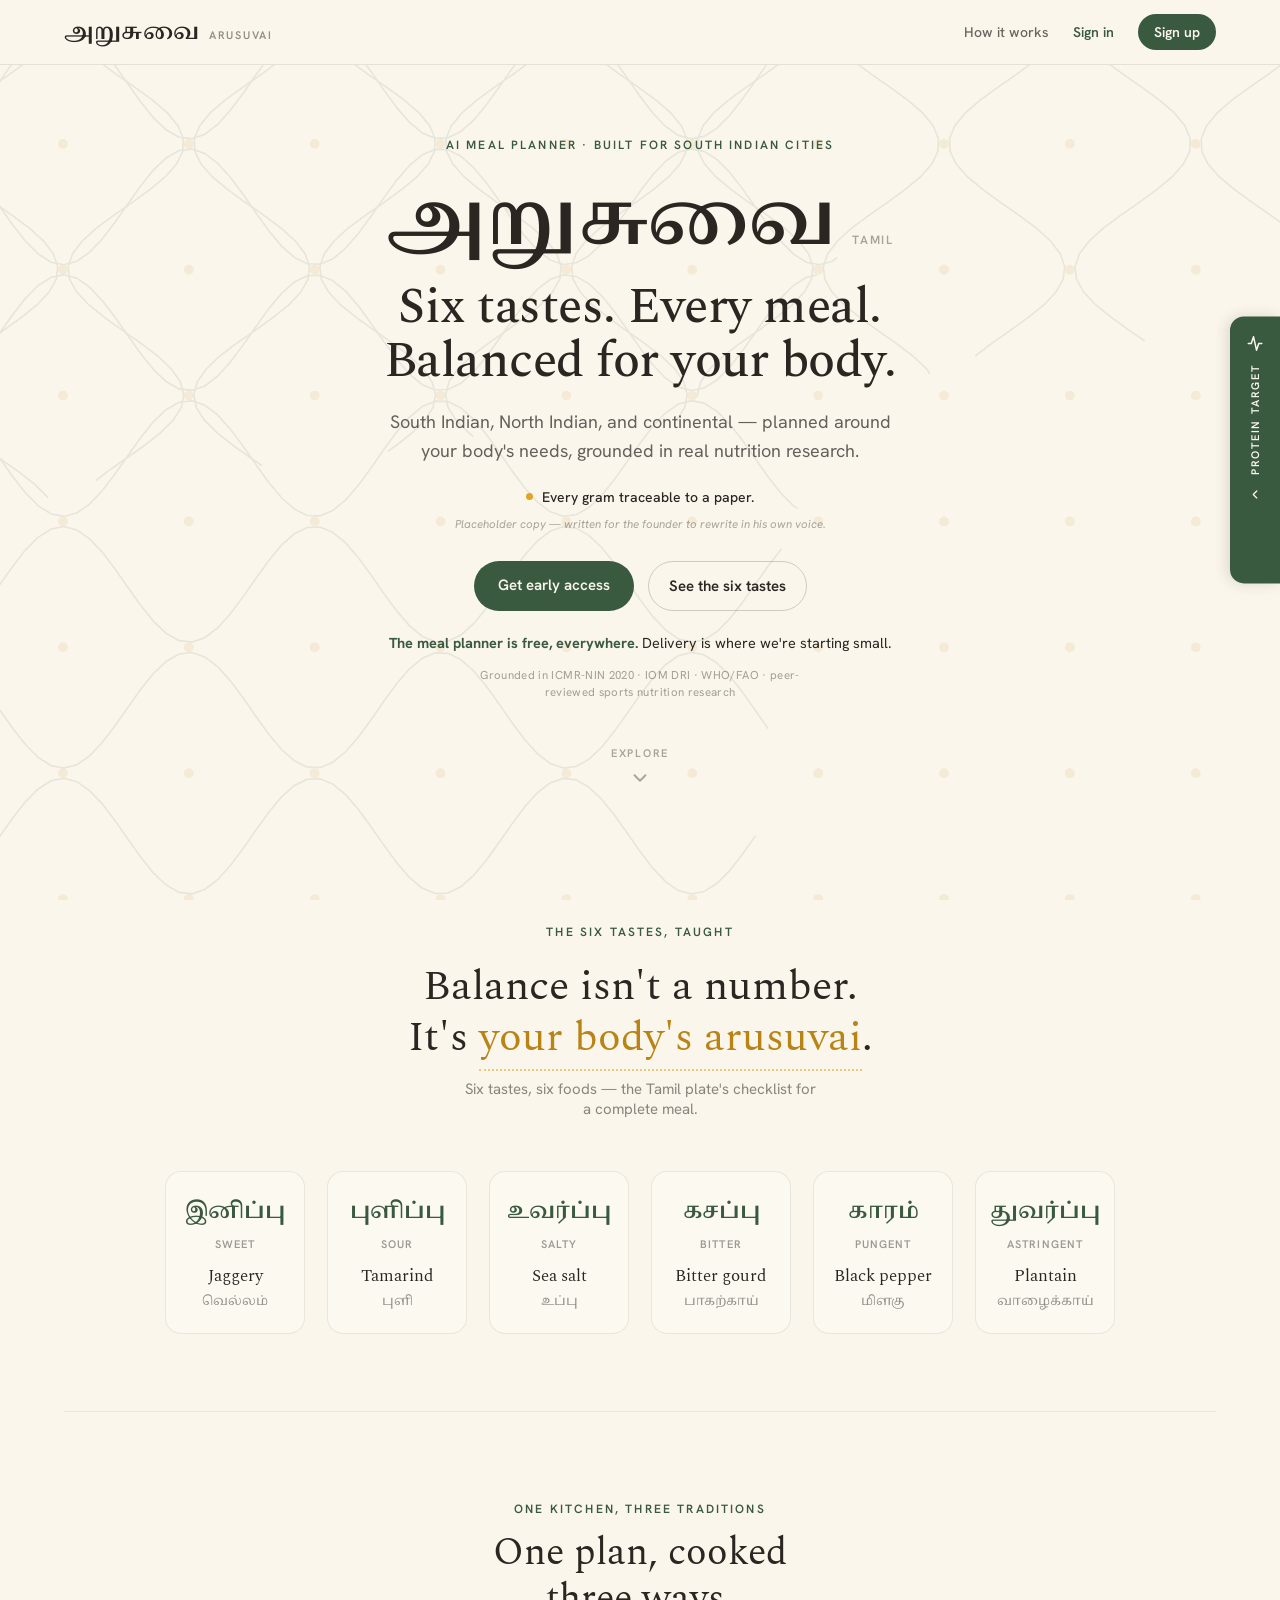
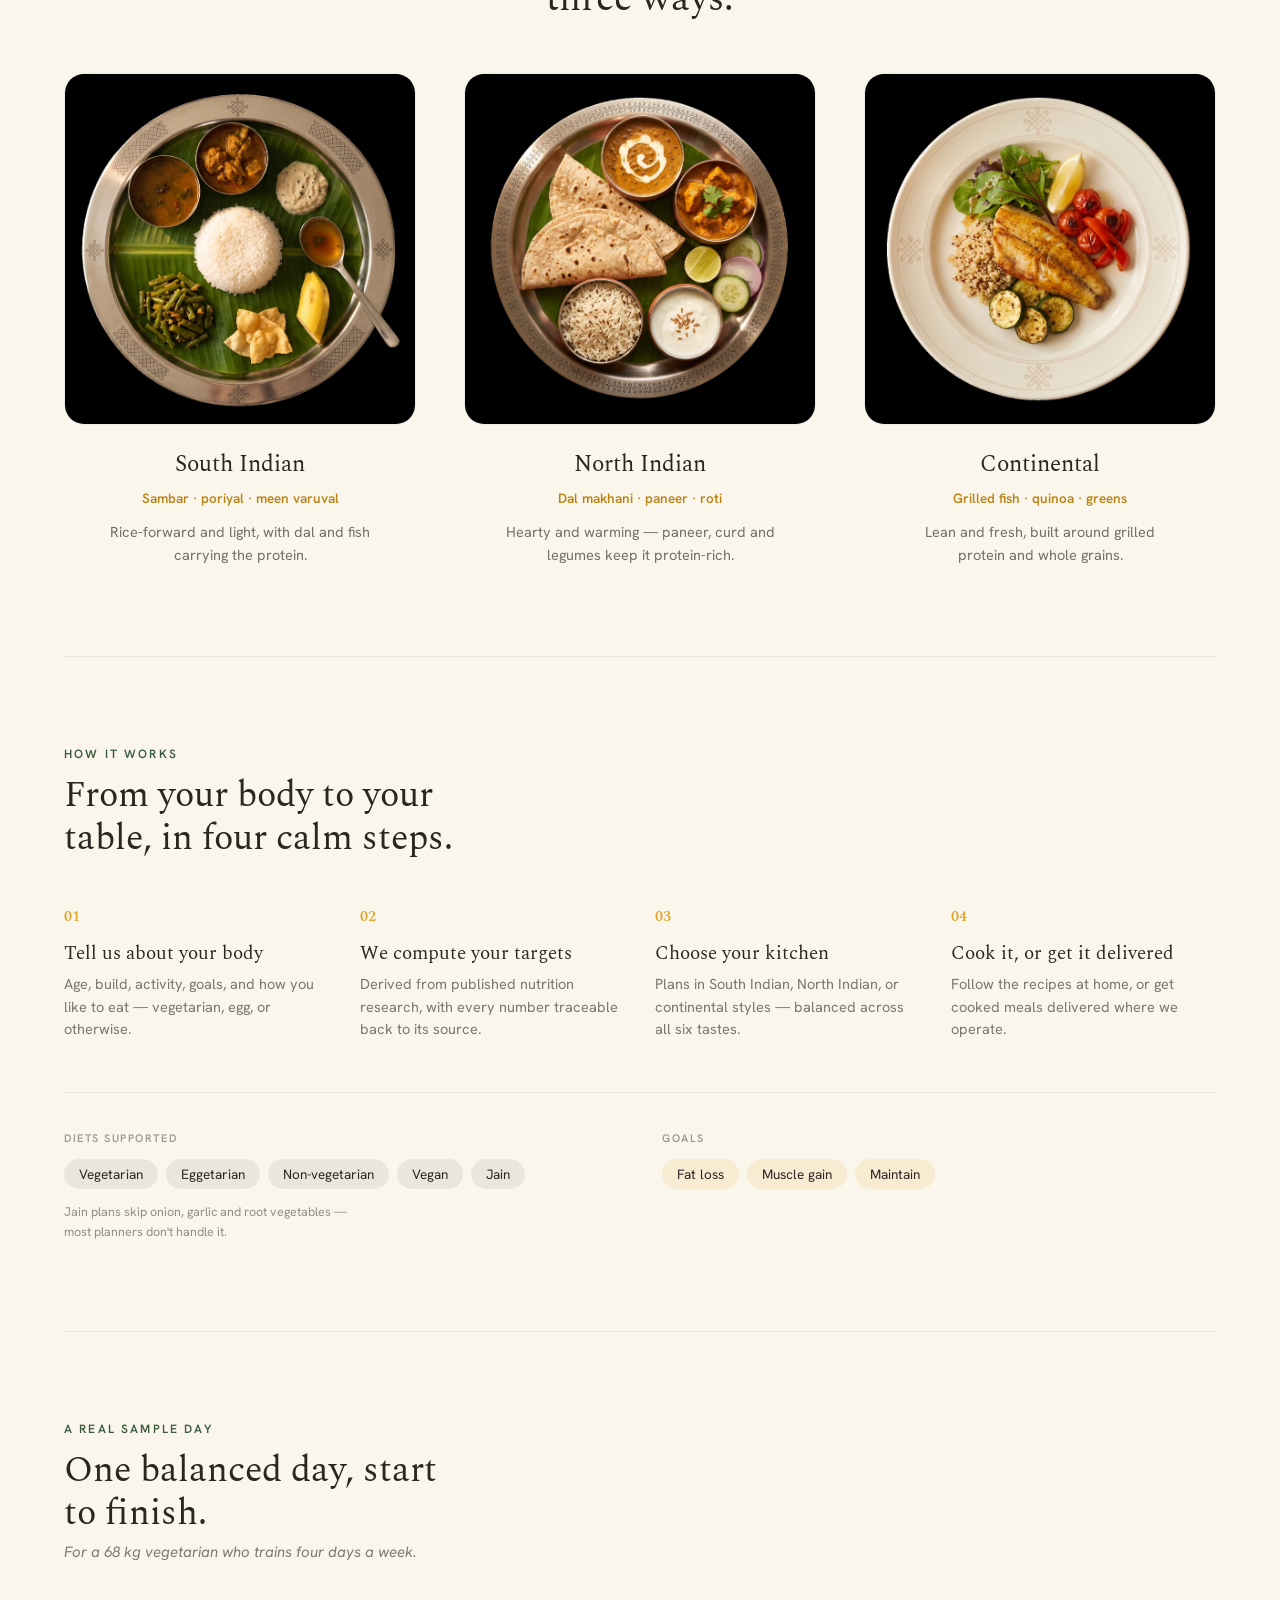
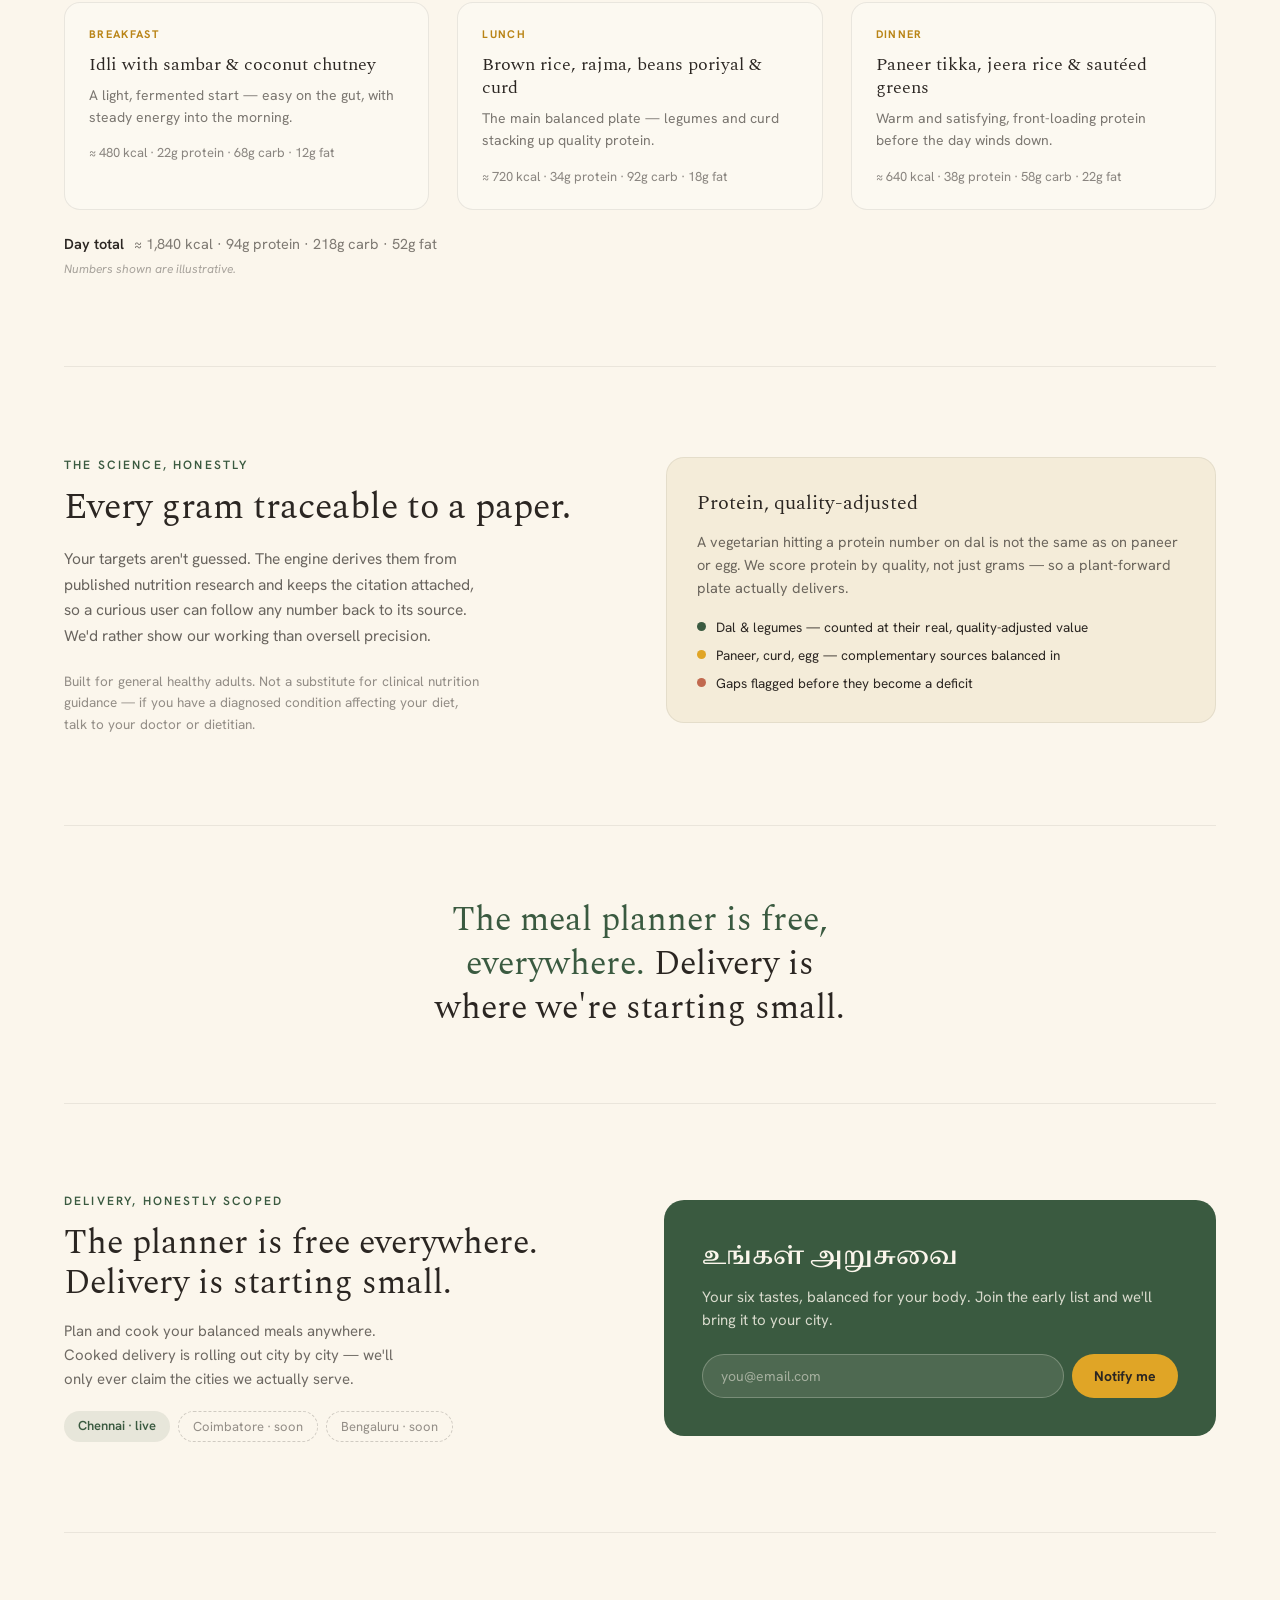
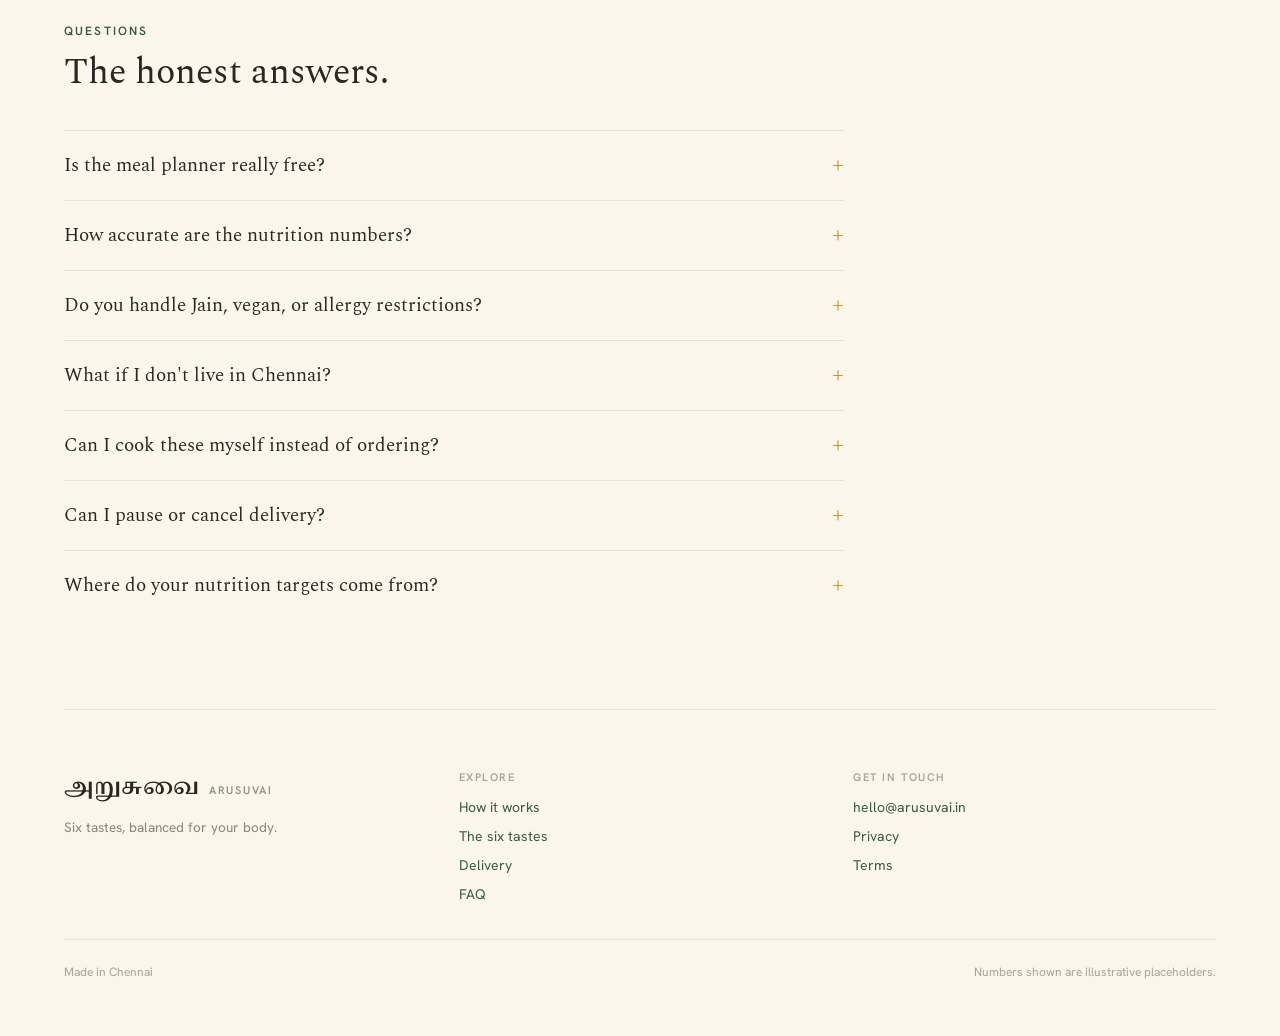
==== web/index.html @ 27dfe499 "Add Arusuvai landing page and DESIGN_SYSTEM.md Ports the Claude Design canvas (Arusuvai Landing.dc.h" ====
<!DOCTYPE html>
<html lang="en">
<head>
<meta charset="utf-8">
<meta name="viewport" content="width=device-width, initial-scale=1">
<title>Arusuvai · Six tastes, balanced for your body</title>
<meta name="description" content="An AI meal planner for South Indian cities. South Indian, North Indian and continental meal plans, personalised to your body and grounded in published nutrition research.">
<link rel="preconnect" href="https://fonts.googleapis.com">
<link rel="preconnect" href="https://fonts.gstatic.com" crossorigin>
<link href="https://fonts.googleapis.com/css2?family=Spectral:ital,wght@0,400;0,500;0,600;1,400&family=Hanken+Grotesk:wght@400;500;600;700&family=Noto+Serif+Tamil:wght@400;500;600;700&family=Noto+Serif+Telugu:wght@400;600&family=Noto+Serif+Kannada:wght@400;600&family=Noto+Serif+Malayalam:wght@400;600&display=swap" rel="stylesheet">
<link rel="stylesheet" href="styles.css">
</head>
<body>

<!-- ============ SCROLL-FORMED KOLAM BACKGROUND ============ -->
<!-- The pulli-and-line dot grid drawn at Tamil thresholds; here it breathes:
     draws itself in, holds, unravels. Built in app.js so no image is shipped. -->
<div id="kolam" aria-hidden="true"></div>

<!-- ============ PROTEIN CALCULATOR DOCK (slide-out) ============ -->
<!-- NOTE: this is an illustrative landing-page demo, not the product's target
     engine. The real per-user targets are computed deterministically in the
     Python backend (core/nutrition); the web layer never determines the
     quantities a user relies on. The g/kg factor here is a public rule of
     thumb from Morton et al., shown to convey the product's character. -->
<div id="calcDock" class="calc-dock">
  <div class="calc-panel">
    <div class="calc-card">
      <div class="calc-kicker">Protein target</div>
      <div class="calc-lede">A three-second demo of how targets are set.</div>
      <div class="calc-sentence">
        I weigh <input id="calcWeight" class="w" type="number" min="0" max="250" value="68" aria-label="body weight in kilograms" /> kg and train
        <input id="calcDays" class="d" type="number" min="0" max="7" value="4" aria-label="training days per week" /> days a week.
      </div>
      <div class="calc-result">
        <div class="val">Your protein target: <strong><span id="calcTarget">109</span> g/day</strong></div>
        <div class="calc-cite"><span id="calcFactor">1.6</span> g/kg — Morton et al., meta-analysis of 49 trials</div>
      </div>
    </div>
  </div>
  <button id="calcToggle" class="calc-toggle" aria-expanded="false" aria-controls="calcDock" aria-label="Toggle protein calculator">
    <svg width="18" height="18" viewBox="0 0 24 24" fill="none" stroke="currentColor" stroke-width="2" stroke-linecap="round" stroke-linejoin="round"><path d="M3 12h4l3-9 4 18 3-9h4"></path></svg>
    <span class="lbl">Protein target</span>
    <svg class="chev" width="14" height="14" viewBox="0 0 24 24" fill="none" stroke="currentColor" stroke-width="2.2" stroke-linecap="round" stroke-linejoin="round"><path d="M15 18l-6-6 6-6"></path></svg>
  </button>
</div>

<!-- ============ HEADER ============ -->
<header id="siteHeader" class="site-header">
  <div class="header-inner">
    <div class="brand">
      <span class="brand-ta">அறுசுவை</span>
      <span class="brand-latin">arusuvai</span>
    </div>
    <div class="nav">
      <a href="#how" class="hide-sm">How it works</a>
      <button id="btnSignin" class="btn btn-link">Sign in</button>
      <button id="btnSignup" class="btn btn-primary">Sign up</button>
    </div>
  </div>
  <div class="header-rule" aria-hidden="true"></div>
</header>

<div class="wrap">

  <!-- ============ HERO ============ -->
  <section class="hero no-rule">
    <div class="eyebrow">AI meal planner · built for South Indian cities</div>

    <div class="morph-row">
      <span id="morphWord" class="morph-word">அறுசுவை</span>
      <span id="morphLang" class="morph-lang">Tamil</span>
    </div>

    <h1 class="hero-title">Six tastes. Every meal.<br>Balanced for your body.</h1>

    <p class="hero-sub">South Indian, North Indian, and continental — planned around your body's needs, grounded in real nutrition research.</p>

    <div class="cred-line">
      <span class="cred-dot"></span>
      <span>Every gram traceable to a paper.</span>
    </div>

    <div class="draft-note">Placeholder copy — written for the founder to rewrite in his own voice.</div>

    <div class="cta-row">
      <a href="#early" class="cta cta-solid">Get early access</a>
      <a href="#bloom" class="cta cta-ghost">See the six tastes</a>
    </div>

    <div class="free-line"><strong>The meal planner is free, everywhere.</strong> Delivery is where we're starting small.</div>
    <div class="cred-strip">Grounded in ICMR-NIN 2020 · IOM DRI · WHO/FAO · peer-reviewed sports nutrition research</div>

    <a href="#bloom" class="scroll-cue" aria-label="Scroll to explore the six tastes">
      <span>Explore</span>
      <svg width="22" height="22" viewBox="0 0 24 24" fill="none" stroke="currentColor" stroke-width="2" stroke-linecap="round" stroke-linejoin="round"><path d="M6 9l6 6 6-6"></path></svg>
    </a>
  </section>

  <!-- ============ SIX-FOOD BLOOM ============ -->
  <section id="bloom" class="bloom no-rule">
    <div class="eyebrow">The six tastes, taught</div>
    <h2>Balance isn't a number.<br>It's <span class="accent">your body's arusuvai</span>.</h2>
    <p class="bloom-lede">Six tastes, six foods — the Tamil plate's checklist for a complete meal.</p>

    <div id="bloomGrid" class="bloom-grid">
      <div class="bloom-card"><div class="ta">இனிப்பு</div><div class="taste">Sweet</div><div class="food">Jaggery</div><div class="foodta">வெல்லம்</div></div>
      <div class="bloom-card"><div class="ta">புளிப்பு</div><div class="taste">Sour</div><div class="food">Tamarind</div><div class="foodta">புளி</div></div>
      <div class="bloom-card"><div class="ta">உவர்ப்பு</div><div class="taste">Salty</div><div class="food">Sea salt</div><div class="foodta">உப்பு</div></div>
      <div class="bloom-card"><div class="ta">கசப்பு</div><div class="taste">Bitter</div><div class="food">Bitter gourd</div><div class="foodta">பாகற்காய்</div></div>
      <div class="bloom-card"><div class="ta">காரம்</div><div class="taste">Pungent</div><div class="food">Black pepper</div><div class="foodta">மிளகு</div></div>
      <div class="bloom-card"><div class="ta">துவர்ப்பு</div><div class="taste">Astringent</div><div class="food">Plantain</div><div class="foodta">வாழைக்காய்</div></div>
    </div>
  </section>

  <!-- ============ ONE KITCHEN, THREE TRADITIONS ============ -->
  <section id="kitchens" class="traditions">
    <div class="head">
      <div class="eyebrow sec-eyebrow">One kitchen, three traditions</div>
      <h2 class="sec-title">One plan, cooked three ways.</h2>
    </div>
    <div class="trad-grid">
      <div class="trad-card">
        <div class="trad-plate"><img src="assets/si.jpg" alt="South Indian plate" loading="lazy" onerror="this.remove()"></div>
        <div class="trad-name">South Indian</div>
        <div class="trad-dishes">Sambar · poriyal · meen varuval</div>
        <p class="trad-note">Rice-forward and light, with dal and fish carrying the protein.</p>
      </div>
      <div class="trad-card">
        <div class="trad-plate"><img src="assets/nt.jpg" alt="North Indian plate" loading="lazy" onerror="this.remove()"></div>
        <div class="trad-name">North Indian</div>
        <div class="trad-dishes">Dal makhani · paneer · roti</div>
        <p class="trad-note">Hearty and warming — paneer, curd and legumes keep it protein-rich.</p>
      </div>
      <div class="trad-card">
        <div class="trad-plate"><img src="assets/ct.jpg" alt="Continental plate" loading="lazy" onerror="this.remove()"></div>
        <div class="trad-name">Continental</div>
        <div class="trad-dishes">Grilled fish · quinoa · greens</div>
        <p class="trad-note">Lean and fresh, built around grilled protein and whole grains.</p>
      </div>
    </div>
  </section>

  <!-- ============ HOW IT WORKS ============ -->
  <section id="how" class="how">
    <div class="eyebrow">How it works</div>
    <h2 class="sec-title">From your body to your table, in four calm steps.</h2>
    <div class="steps-grid">
      <div class="step"><div class="n">01</div><div class="t">Tell us about your body</div><div class="b">Age, build, activity, goals, and how you like to eat — vegetarian, egg, or otherwise.</div></div>
      <div class="step"><div class="n">02</div><div class="t">We compute your targets</div><div class="b">Derived from published nutrition research, with every number traceable back to its source.</div></div>
      <div class="step"><div class="n">03</div><div class="t">Choose your kitchen</div><div class="b">Plans in South Indian, North Indian, or continental styles — balanced across all six tastes.</div></div>
      <div class="step"><div class="n">04</div><div class="t">Cook it, or get it delivered</div><div class="b">Follow the recipes at home, or get cooked meals delivered where we operate.</div></div>
    </div>

    <div class="facts">
      <div class="col">
        <div class="lbl">Diets supported</div>
        <div class="tag-row">
          <span class="tag tag-diet">Vegetarian</span>
          <span class="tag tag-diet">Eggetarian</span>
          <span class="tag tag-diet">Non-vegetarian</span>
          <span class="tag tag-diet">Vegan</span>
          <span class="tag tag-diet">Jain</span>
        </div>
        <div class="fine">Jain plans skip onion, garlic and root vegetables — most planners don't handle it.</div>
      </div>
      <div class="col">
        <div class="lbl">Goals</div>
        <div class="tag-row">
          <span class="tag tag-goal">Fat loss</span>
          <span class="tag tag-goal">Muscle gain</span>
          <span class="tag tag-goal">Maintain</span>
        </div>
      </div>
    </div>
  </section>

  <!-- ============ A REAL SAMPLE DAY ============ -->
  <section id="sampleday" class="sample">
    <div class="eyebrow">A real sample day</div>
    <h2 class="sec-title">One balanced day, start to finish.</h2>
    <div class="who">For a 68 kg vegetarian who trains four days a week.</div>
    <div class="meal-grid">
      <div class="meal-card"><div class="meal">Breakfast</div><div class="dish">Idli with sambar &amp; coconut chutney</div><p class="desc">A light, fermented start — easy on the gut, with steady energy into the morning.</p><div class="stat">≈ 480 kcal · 22g protein · 68g carb · 12g fat</div></div>
      <div class="meal-card"><div class="meal">Lunch</div><div class="dish">Brown rice, rajma, beans poriyal &amp; curd</div><p class="desc">The main balanced plate — legumes and curd stacking up quality protein.</p><div class="stat">≈ 720 kcal · 34g protein · 92g carb · 18g fat</div></div>
      <div class="meal-card"><div class="meal">Dinner</div><div class="dish">Paneer tikka, jeera rice &amp; sautéed greens</div><p class="desc">Warm and satisfying, front-loading protein before the day winds down.</p><div class="stat">≈ 640 kcal · 38g protein · 58g carb · 22g fat</div></div>
    </div>
    <div class="day-total"><strong>Day total</strong><span class="num">≈ 1,840 kcal · 94g protein · 218g carb · 52g fat</span></div>
    <div class="illus">Numbers shown are illustrative.</div>
  </section>

  <!-- ============ SCIENCE ============ -->
  <section class="science">
    <div class="science-grid">
      <div class="col">
        <div class="eyebrow sec-eyebrow">The science, honestly</div>
        <h2 class="sec-title">Every gram traceable to a paper.</h2>
        <p class="lede">Your targets aren't guessed. The engine derives them from published nutrition research and keeps the citation attached, so a curious user can follow any number back to its source. We'd rather show our working than oversell precision.</p>
        <p class="scope">Built for general healthy adults. Not a substitute for clinical nutrition guidance — if you have a diagnosed condition affecting your diet, talk to your doctor or dietitian.</p>
      </div>
      <div class="col">
        <div class="quality-card">
          <h3>Protein, quality-adjusted</h3>
          <p>A vegetarian hitting a protein number on dal is not the same as on paneer or egg. We score protein by quality, not just grams — so a plant-forward plate actually delivers.</p>
          <div class="quality-list">
            <div><span class="dot" style="background:#3A5A40"></span>Dal &amp; legumes — counted at their real, quality-adjusted value</div>
            <div><span class="dot" style="background:#E0A526"></span>Paneer, curd, egg — complementary sources balanced in</div>
            <div><span class="dot" style="background:#C1694F"></span>Gaps flagged before they become a deficit</div>
          </div>
        </div>
      </div>
    </div>
  </section>

  <!-- ============ FREE PLANNER BAND ============ -->
  <section class="free-band">
    <p><span class="accent">The meal planner is free, everywhere.</span> Delivery is where we're starting small.</p>
  </section>

  <!-- ============ DELIVERY ============ -->
  <section id="early" class="delivery">
    <div class="delivery-grid">
      <div class="col">
        <div class="eyebrow sec-eyebrow">Delivery, honestly scoped</div>
        <h2 class="sec-title">The planner is free everywhere. Delivery is starting small.</h2>
        <p>Plan and cook your balanced meals anywhere. Cooked delivery is rolling out city by city — we'll only ever claim the cities we actually serve.</p>
        <div class="city-row">
          <span class="city live">Chennai · live</span>
          <span class="city soon">Coimbatore · soon</span>
          <span class="city soon">Bengaluru · soon</span>
        </div>
      </div>
      <div class="early-card">
        <div class="ta">உங்கள் அறுசுவை</div>
        <p>Your six tastes, balanced for your body. Join the early list and we'll bring it to your city.</p>
        <form class="early-form" id="earlyForm">
          <input type="email" placeholder="you@email.com" aria-label="email address" required>
          <button type="submit">Notify me</button>
        </form>
      </div>
    </div>
  </section>

  <!-- ============ FAQ ============ -->
  <section id="faq" class="faq">
    <div class="eyebrow">Questions</div>
    <h2 class="sec-title">The honest answers.</h2>
    <div class="faq-list" id="faqList">
      <div class="faq-item">
        <button class="faq-q" aria-expanded="false"><span>Is the meal planner really free?</span><span class="sign">+</span></button>
        <div class="faq-a"><p>Yes. Building and following your plan costs nothing, everywhere. We only charge for cooked delivery, and only in the cities we actually serve.</p></div>
      </div>
      <div class="faq-item">
        <button class="faq-q" aria-expanded="false"><span>How accurate are the nutrition numbers?</span><span class="sign">+</span></button>
        <div class="faq-a"><p>They come from published research and standard food-composition tables — careful estimates, not lab measurements. Good enough to guide real decisions, and every figure shows its source.</p></div>
      </div>
      <div class="faq-item">
        <button class="faq-q" aria-expanded="false"><span>Do you handle Jain, vegan, or allergy restrictions?</span><span class="sign">+</span></button>
        <div class="faq-a"><p>Yes. Vegetarian, eggetarian, non-veg, vegan and Jain (no onion, garlic or root vegetables) are all supported, and you can exclude specific ingredients.</p></div>
      </div>
      <div class="faq-item">
        <button class="faq-q" aria-expanded="false"><span>What if I don't live in Chennai?</span><span class="sign">+</span></button>
        <div class="faq-a"><p>The planner works anywhere. Cooked delivery is live in Chennai and rolling out city by city — join the early list and we'll tell you when we reach you.</p></div>
      </div>
      <div class="faq-item">
        <button class="faq-q" aria-expanded="false"><span>Can I cook these myself instead of ordering?</span><span class="sign">+</span></button>
        <div class="faq-a"><p>Absolutely. Every plan comes with recipes written for a home kitchen. Delivery is an option, never a requirement.</p></div>
      </div>
      <div class="faq-item">
        <button class="faq-q" aria-expanded="false"><span>Can I pause or cancel delivery?</span><span class="sign">+</span></button>
        <div class="faq-a"><p>Any time, no lock-in. Pause for a week or stop entirely from your account.</p></div>
      </div>
      <div class="faq-item">
        <button class="faq-q" aria-expanded="false"><span>Where do your nutrition targets come from?</span><span class="sign">+</span></button>
        <div class="faq-a"><p>ICMR-NIN 2020 for Indian requirements, IOM DRI and WHO/FAO for macros, and peer-reviewed sports-nutrition meta-analyses for protein and activity.</p></div>
      </div>
    </div>
  </section>

  <!-- ============ FOOTER ============ -->
  <footer class="site-footer">
    <div class="footer-grid">
      <div class="col footer-brand">
        <div class="brand">
          <span class="brand-ta">அறுசுவை</span>
          <span class="brand-latin">arusuvai</span>
        </div>
        <p>Six tastes, balanced for your body.</p>
      </div>
      <div class="col">
        <div class="lbl">Explore</div>
        <div class="footer-links">
          <a href="#how">How it works</a>
          <a href="#bloom">The six tastes</a>
          <a href="#early">Delivery</a>
          <a href="#faq">FAQ</a>
        </div>
      </div>
      <div class="col">
        <div class="lbl">Get in touch</div>
        <div class="footer-links">
          <a href="mailto:hello@arusuvai.in">hello@arusuvai.in</a>
          <a href="#">Privacy</a>
          <a href="#">Terms</a>
        </div>
      </div>
    </div>
    <div class="footer-bottom">
      <span>Made in Chennai</span>
      <span>Numbers shown are illustrative placeholders.</span>
    </div>
  </footer>
</div>

<!-- ============ AUTH MODAL ============ -->
<div id="authOverlay" class="modal-overlay" hidden>
  <div class="modal" role="dialog" aria-modal="true" aria-labelledby="authTitle">
    <button id="authClose" class="modal-close" aria-label="Close">×</button>
    <div class="brand">
      <span class="brand-ta">அறுசுவை</span>
      <span class="brand-latin">arusuvai</span>
    </div>
    <h2 id="authTitle">Welcome back</h2>
    <p id="authSub" class="sub">Sign in to pick up your plan where you left off.</p>
    <form class="fields" onsubmit="return false">
      <label class="field-name" id="authNameField" hidden>
        <span>Name</span>
        <input type="text" placeholder="Your name">
      </label>
      <label>
        <span>Email</span>
        <input type="email" placeholder="you@email.com">
      </label>
      <label>
        <span>Password</span>
        <input type="password" placeholder="••••••••">
      </label>
      <button type="submit" id="authCta" class="submit">Sign in</button>
    </form>
    <div class="switch">
      <span id="authSwitchLabel">New to Arusuvai?</span>
      <button id="authSwitch">Create an account</button>
    </div>
  </div>
</div>

<script src="app.js"></script>
</body>
</html>
---- web/styles.css ----
/* Arusuvai landing page — ported from the Claude Design canvas
   (Arusuvai Landing.dc.html) to a self-contained static page with no
   proprietary runtime. Palette, type and motion follow
   data/../uploads/arusuvai_design_brief.md:
     cream #FBF6EC · charcoal #2B2622 · leaf green #3A5A40
     turmeric amber #E0A526 (used sparingly) · terracotta #C1694F
   Motion is slow and warm; one thing moves at a time. */

:root {
  --cream: #FBF6EC;
  --cream-card: #FCF9F1;
  --cream-sink: #F4ECD9;
  --ink: #2B2622;
  --green: #3A5A40;
  --green-dark: #2E4833;
  --amber: #E0A526;
  --amber-deep: #B98416;
  --terracotta: #C1694F;
  --serif: 'Spectral', Georgia, serif;
  --sans: 'Hanken Grotesk', system-ui, sans-serif;
  --tamil: 'Noto Serif Tamil', serif;
  --rule: rgba(43, 38, 34, .08);
  --max: 1240px;
}

* { box-sizing: border-box; }
html { -webkit-text-size-adjust: 100%; scroll-behavior: smooth; }
body {
  margin: 0;
  background: var(--cream);
  color: var(--ink);
  font-family: var(--sans);
  -webkit-font-smoothing: antialiased;
  text-rendering: optimizeLegibility;
  overflow-x: clip;
}
a { color: var(--green); text-decoration: none; transition: color .3s ease; }
a:hover { color: var(--amber-deep); }
img { max-width: 100%; display: block; }
button { font-family: var(--sans); }

/* ---------- keyframes ---------- */
@keyframes ar-fadein { from { opacity: 0; transform: translateY(10px); } to { opacity: 1; transform: translateY(0); } }
@keyframes ar-nudge { 0%, 100% { transform: translateY(0); } 50% { transform: translateY(5px); } }

/* ---------- shell ---------- */
.wrap {
  position: relative;
  z-index: 1;
  max-width: var(--max);
  margin: 0 auto;
  padding: 0 clamp(18px, 4vw, 44px);
}
.eyebrow {
  font-size: 12px;
  letter-spacing: .18em;
  text-transform: uppercase;
  color: var(--green);
  font-weight: 600;
}
section { border-top: 1px solid var(--rule); }
section.no-rule { border-top: none; }

/* ---------- kolam background ---------- */
#kolam {
  position: fixed;
  inset: 0;
  z-index: 0;
  pointer-events: none;
  overflow: hidden;
  opacity: .06;
}
#kolam svg { width: 100%; height: 100%; }

/* ---------- header ---------- */
.site-header {
  position: sticky;
  top: 0;
  z-index: 30;
  background: var(--cream);
  transition: background .3s ease, backdrop-filter .3s ease;
}
.site-header.scrolled {
  background: rgba(251, 246, 236, .82);
  backdrop-filter: blur(16px) saturate(1.4);
  -webkit-backdrop-filter: blur(16px) saturate(1.4);
}
.header-inner {
  max-width: var(--max);
  margin: 0 auto;
  padding: 14px clamp(18px, 4vw, 44px);
  display: flex;
  align-items: center;
  justify-content: space-between;
  gap: 16px;
}
.header-rule { height: 1px; background: rgba(43, 38, 34, .1); }
.brand { display: flex; align-items: baseline; gap: 10px; }
.brand-ta { font-family: var(--tamil); font-weight: 600; font-size: 22px; color: var(--ink); letter-spacing: .2px; }
.brand-latin { font-size: 11px; letter-spacing: .16em; text-transform: uppercase; color: rgba(43, 38, 34, .5); font-weight: 600; }
.nav { display: flex; align-items: center; gap: 18px; }
.nav a { font-size: 14px; font-weight: 500; color: rgba(43, 38, 34, .7); }
.nav a:hover { color: var(--green); }

/* ---------- buttons ---------- */
.btn { cursor: pointer; border: none; font-family: var(--sans); white-space: nowrap; transition: background .3s, transform .3s, color .3s, border-color .3s; }
.btn-link { font-size: 14px; font-weight: 600; color: var(--green); background: none; padding: 9px 6px; }
.btn-link:hover { color: var(--green-dark); }
.btn-primary { font-size: 14px; font-weight: 600; color: var(--cream); background: var(--green); padding: 9px 16px; border-radius: 999px; }
.btn-primary:hover { background: var(--green-dark); }
.cta { font-family: var(--sans); font-size: 15px; font-weight: 600; padding: 14px 24px; border-radius: 999px; display: inline-block; }
.cta-solid { color: var(--cream); background: var(--green); }
.cta-solid:hover { background: var(--green-dark); color: var(--cream); transform: translateY(-1px); }
.cta-ghost { color: var(--ink); padding: 14px 20px; border: 1px solid rgba(43, 38, 34, .2); }
.cta-ghost:hover { border-color: var(--green); color: var(--green); }

/* ---------- protein calculator dock ---------- */
.calc-dock {
  position: fixed;
  top: 50%;
  right: 0;
  transform: translateY(-50%);
  z-index: 45;
  display: flex;
  align-items: stretch;
}
.calc-panel { width: 0; overflow: hidden; transition: width .42s cubic-bezier(.22, .61, .36, 1); }
.calc-dock.open .calc-panel { width: 308px; }
.calc-card {
  width: 308px;
  background: var(--cream-card);
  border: 1px solid rgba(43, 38, 34, .12);
  border-right: none;
  border-radius: 16px 0 0 16px;
  box-shadow: -8px 0 28px rgba(43, 38, 34, .1);
  padding: 22px 22px 24px;
}
.calc-kicker { font-size: 11px; letter-spacing: .16em; text-transform: uppercase; color: var(--green); font-weight: 600; margin-bottom: 4px; }
.calc-lede { font-size: 12.5px; color: rgba(43, 38, 34, .55); line-height: 1.5; margin-bottom: 16px; }
.calc-sentence { font-family: var(--serif); font-size: 18px; line-height: 1.9; color: var(--ink); }
.calc-sentence input {
  font: inherit; font-weight: 600; color: var(--amber-deep); text-align: center;
  background: transparent; border: none; border-bottom: 2px solid rgba(224, 165, 38, .5);
  outline: none; padding: 0 2px;
}
.calc-sentence input.w { width: 2.9em; }
.calc-sentence input.d { width: 1.9em; }
.calc-result { margin-top: 16px; padding-top: 16px; border-top: 1px solid rgba(43, 38, 34, .1); }
.calc-result .val { font-size: 16px; color: var(--ink); }
.calc-result .val strong { font-weight: 700; color: var(--green); }
.calc-cite { font-size: 12px; color: rgba(43, 38, 34, .5); font-style: italic; margin-top: 6px; line-height: 1.5; }
.calc-toggle {
  flex: none;
  background: var(--green);
  color: var(--cream);
  border: none;
  cursor: pointer;
  border-radius: 14px 0 0 14px;
  padding: 18px 11px;
  display: flex;
  flex-direction: column;
  align-items: center;
  gap: 12px;
  box-shadow: -3px 0 14px rgba(43, 38, 34, .14);
  transition: background .3s;
}
.calc-toggle:hover { background: var(--green-dark); }
.calc-toggle .lbl { writing-mode: vertical-rl; transform: rotate(180deg); font-size: 11px; letter-spacing: .16em; text-transform: uppercase; font-weight: 600; }
.calc-toggle .chev { transition: transform .4s ease; }
.calc-dock.open .calc-toggle .chev { transform: rotate(180deg); }

/* ---------- hero ---------- */
.hero {
  padding: clamp(34px, 6vw, 72px) 0 clamp(8px, 2vw, 20px);
  text-align: center;
  display: flex;
  flex-direction: column;
  align-items: center;
}
.hero .eyebrow { margin-bottom: 34px; }
.morph-row { display: flex; align-items: baseline; justify-content: center; gap: 16px; flex-wrap: wrap; margin-bottom: 2px; min-height: 1.05em; }
.morph-word {
  display: inline-block; line-height: .96;
  font-size: clamp(44px, 7vw, 74px); color: var(--ink); font-weight: 600;
  font-family: var(--tamil);
  transition: opacity .5s ease;
}
.morph-lang { font-size: 12px; letter-spacing: .14em; text-transform: uppercase; color: rgba(43, 38, 34, .4); font-weight: 600; padding-bottom: 16px; transition: opacity .5s ease; }
.hero-title { font-family: var(--serif); font-weight: 500; font-size: clamp(30px, 4.8vw, 50px); line-height: 1.08; letter-spacing: -.01em; margin: 14px 0 0; color: var(--ink); max-width: 22ch; }
.hero-sub { font-size: clamp(16px, 1.7vw, 18px); line-height: 1.6; color: rgba(43, 38, 34, .72); max-width: 52ch; margin: 20px 0 0; text-wrap: pretty; }
.cred-line { display: flex; align-items: center; justify-content: center; gap: 9px; margin: 22px 0 0; }
.cred-dot { width: 7px; height: 7px; border-radius: 50%; background: var(--amber); flex: none; }
.cred-line span:last-child { font-size: 14px; font-weight: 500; color: var(--ink); }
.draft-note { font-size: 11.5px; color: rgba(43, 38, 34, .4); margin-top: 10px; font-style: italic; }
.cta-row { display: flex; flex-wrap: wrap; justify-content: center; gap: 14px; margin-top: 30px; }
.free-line { font-size: 14.5px; color: var(--ink); margin-top: 22px; }
.free-line strong { color: var(--green); }
.cred-strip { font-size: 11.5px; letter-spacing: .03em; color: rgba(43, 38, 34, .42); margin-top: 14px; max-width: 54ch; line-height: 1.5; }
.scroll-cue { margin-top: clamp(30px, 4vw, 46px); display: flex; flex-direction: column; align-items: center; gap: 7px; color: rgba(43, 38, 34, .4); }
.scroll-cue:hover { color: var(--green); }
.scroll-cue span { font-size: 11px; letter-spacing: .16em; text-transform: uppercase; font-weight: 600; }
.scroll-cue svg { animation: ar-nudge 2s ease-in-out infinite; }

/* ---------- section headings ---------- */
.sec-eyebrow { margin-bottom: 14px; }
.sec-title { font-family: var(--serif); font-weight: 400; line-height: 1.2; color: var(--ink); margin: 0; }

/* ---------- six-food bloom ---------- */
.bloom { padding: clamp(60px, 9vw, 120px) 0 clamp(40px, 6vw, 80px); text-align: center; }
.bloom .eyebrow { margin-bottom: 22px; }
.bloom h2 { font-family: var(--serif); font-weight: 400; font-size: clamp(26px, 4vw, 42px); line-height: 1.2; margin: 0 auto; max-width: 24ch; color: var(--ink); }
.bloom h2 .accent { color: var(--amber-deep); border-bottom: 2px dotted rgba(224, 165, 38, .55); white-space: nowrap; }
.bloom-lede { font-size: 15px; color: rgba(43, 38, 34, .55); margin: 16px auto 0; max-width: 44ch; }
.bloom-grid { display: flex; flex-wrap: wrap; justify-content: center; gap: clamp(12px, 2vw, 22px); margin-top: clamp(30px, 5vw, 52px); }
.bloom-card {
  flex: 0 0 auto; width: 140px; padding: 22px 12px;
  background: var(--cream-card); border: 1px solid rgba(43, 38, 34, .09); border-radius: 16px;
  opacity: 0; transform: translateY(16px) scale(.96);
  transition: opacity .7s ease, transform .7s cubic-bezier(.22, .61, .36, 1);
}
.bloom-grid.in .bloom-card { opacity: 1; transform: translateY(0) scale(1); }
.bloom-grid.in .bloom-card:nth-child(1) { transition-delay: 0ms; }
.bloom-grid.in .bloom-card:nth-child(2) { transition-delay: 80ms; }
.bloom-grid.in .bloom-card:nth-child(3) { transition-delay: 160ms; }
.bloom-grid.in .bloom-card:nth-child(4) { transition-delay: 240ms; }
.bloom-grid.in .bloom-card:nth-child(5) { transition-delay: 320ms; }
.bloom-grid.in .bloom-card:nth-child(6) { transition-delay: 400ms; }
.bloom-card .ta { font-family: var(--tamil); font-size: 22px; font-weight: 600; color: var(--green); margin-bottom: 8px; }
.bloom-card .taste { font-size: 11px; letter-spacing: .1em; text-transform: uppercase; color: rgba(43, 38, 34, .45); font-weight: 600; margin-bottom: 12px; }
.bloom-card .food { font-family: var(--serif); font-size: 17px; color: var(--ink); }
.bloom-card .foodta { font-family: var(--tamil); font-size: 13px; color: rgba(43, 38, 34, .5); margin-top: 2px; }

/* ---------- one kitchen, three traditions ---------- */
.traditions { padding: clamp(50px, 7vw, 90px) 0; }
.traditions .head { text-align: center; margin-bottom: clamp(30px, 4vw, 50px); }
.traditions h2 { font-size: clamp(24px, 3.4vw, 38px); margin: 0 auto; max-width: 20ch; }
.trad-grid { display: grid; grid-template-columns: repeat(auto-fit, minmax(260px, 1fr)); gap: clamp(24px, 4vw, 48px); }
.trad-card { text-align: center; min-width: 0; }
.trad-plate {
  aspect-ratio: 1 / 1; border-radius: 20px; margin-bottom: 22px;
  border: 1px solid rgba(43, 38, 34, .06); overflow: hidden;
  /* Fallback while the real cut-out plate photo is dropped into web/assets/.
     A quiet concentric-ring motif in the leaf/amber palette, not a grey box. */
  background:
    radial-gradient(circle at 50% 50%, transparent 0 33%, rgba(43, 38, 34, .05) 33% 34%, transparent 34%),
    radial-gradient(circle at 50% 50%, transparent 0 45%, rgba(58, 90, 64, .10) 45% 46%, transparent 46%),
    radial-gradient(circle at 50% 42%, rgba(224, 165, 38, .10), transparent 55%),
    var(--cream-card);
}
.trad-plate img { width: 100%; height: 100%; object-fit: cover; }
.trad-name { font-family: var(--serif); font-size: 23px; color: var(--ink); margin-bottom: 7px; }
.trad-dishes { font-size: 13.5px; color: var(--amber-deep); font-weight: 600; margin-bottom: 13px; }
.trad-note { font-size: 14.5px; line-height: 1.6; color: rgba(43, 38, 34, .65); max-width: 34ch; margin: 0 auto; text-wrap: pretty; }

/* ---------- how it works ---------- */
.how { padding: clamp(50px, 7vw, 90px) 0; }
.how h2 { font-size: clamp(24px, 3.4vw, 36px); margin: 0 0 clamp(28px, 4vw, 44px); max-width: 22ch; }
.how .eyebrow { margin-bottom: 12px; }
.steps-grid { display: grid; grid-template-columns: repeat(auto-fit, minmax(230px, 1fr)); gap: clamp(18px, 2.5vw, 30px); }
.step { min-width: 0; }
.step .n { font-family: var(--serif); font-size: 15px; color: var(--amber); font-weight: 600; margin-bottom: 14px; }
.step .t { font-family: var(--serif); font-size: 19px; color: var(--ink); margin-bottom: 8px; line-height: 1.25; }
.step .b { font-size: 14.5px; color: rgba(43, 38, 34, .62); line-height: 1.55; }
.facts { margin-top: clamp(34px, 4vw, 52px); padding-top: clamp(28px, 3vw, 40px); border-top: 1px solid var(--rule); display: grid; grid-template-columns: repeat(auto-fit, minmax(240px, 1fr)); gap: clamp(24px, 4vw, 44px); }
.facts .col { min-width: 0; }
.facts .lbl { font-size: 11px; letter-spacing: .14em; text-transform: uppercase; color: rgba(43, 38, 34, .45); font-weight: 600; margin-bottom: 14px; }
.tag-row { display: flex; flex-wrap: wrap; gap: 8px; }
.tag { font-size: 13.5px; color: var(--ink); border-radius: 999px; padding: 6px 15px; }
.tag-diet { background: rgba(58, 90, 64, .09); }
.tag-goal { background: rgba(224, 165, 38, .13); }
.facts .fine { font-size: 12.5px; line-height: 1.55; color: rgba(43, 38, 34, .5); margin-top: 13px; max-width: 42ch; }

/* ---------- sample day ---------- */
.sample { padding: clamp(50px, 7vw, 90px) 0; }
.sample .eyebrow { margin-bottom: 12px; }
.sample h2 { font-size: clamp(24px, 3.4vw, 36px); margin: 0 0 6px; max-width: 22ch; }
.sample .who { font-size: 15px; color: rgba(43, 38, 34, .6); font-style: italic; margin-bottom: clamp(26px, 3.5vw, 40px); }
.meal-grid { display: grid; grid-template-columns: repeat(auto-fit, minmax(250px, 1fr)); gap: clamp(18px, 2.5vw, 28px); }
.meal-card { background: var(--cream-card); border: 1px solid rgba(43, 38, 34, .09); border-radius: 16px; padding: 24px; min-width: 0; }
.meal-card .meal { font-size: 11px; letter-spacing: .12em; text-transform: uppercase; color: var(--amber-deep); font-weight: 700; margin-bottom: 12px; }
.meal-card .dish { font-family: var(--serif); font-size: 18px; line-height: 1.3; color: var(--ink); margin-bottom: 9px; }
.meal-card .desc { font-size: 14px; line-height: 1.55; color: rgba(43, 38, 34, .62); margin: 0 0 16px; text-wrap: pretty; }
.meal-card .stat { font-size: 13px; color: rgba(43, 38, 34, .55); font-variant-numeric: tabular-nums; }
.day-total { display: flex; flex-wrap: wrap; align-items: baseline; gap: 10px; margin-top: 24px; font-size: 14.5px; color: var(--ink); }
.day-total strong { font-weight: 600; }
.day-total .num { color: rgba(43, 38, 34, .6); font-variant-numeric: tabular-nums; }
.illus { font-size: 12px; color: rgba(43, 38, 34, .4); margin-top: 8px; font-style: italic; }

/* ---------- science ---------- */
.science { padding: clamp(50px, 7vw, 90px) 0; }
.science-grid { display: grid; grid-template-columns: repeat(auto-fit, minmax(300px, 1fr)); gap: clamp(28px, 4vw, 56px); }
.science-grid .col { min-width: 0; }
.science h2 { font-size: clamp(24px, 3.4vw, 36px); line-height: 1.15; margin: 0 0 18px; }
.science .lede { font-size: 15.5px; line-height: 1.65; color: rgba(43, 38, 34, .7); max-width: 46ch; }
.science .scope { font-size: 13.5px; line-height: 1.6; color: rgba(43, 38, 34, .5); max-width: 52ch; margin: 22px 0 0; }
.quality-card { background: var(--cream-sink); border: 1px solid var(--rule); border-radius: 18px; padding: clamp(22px, 3vw, 30px); }
.quality-card h3 { font-family: var(--serif); font-weight: 400; font-size: 20px; color: var(--ink); margin: 0 0 12px; }
.quality-card p { font-size: 14.5px; line-height: 1.6; color: rgba(43, 38, 34, .68); margin: 0 0 18px; }
.quality-list { display: flex; flex-direction: column; gap: 10px; }
.quality-list div { display: flex; align-items: center; gap: 10px; font-size: 13.5px; color: var(--ink); }
.quality-list .dot { width: 9px; height: 9px; border-radius: 50%; flex: none; }

/* ---------- free band ---------- */
.free-band { padding: clamp(44px, 6vw, 72px) 0; text-align: center; }
.free-band p { font-family: var(--serif); font-weight: 400; font-size: clamp(23px, 3.2vw, 34px); line-height: 1.3; color: var(--ink); max-width: 26ch; margin: 0 auto; text-wrap: pretty; }
.free-band .accent { color: var(--green); }

/* ---------- delivery / early access ---------- */
.delivery { padding: clamp(50px, 7vw, 90px) 0; }
.delivery-grid { display: grid; grid-template-columns: repeat(auto-fit, minmax(280px, 1fr)); gap: clamp(24px, 4vw, 48px); align-items: center; }
.delivery-grid .col { min-width: 0; }
.delivery h2 { font-size: clamp(24px, 3.4vw, 34px); line-height: 1.18; margin: 0 0 16px; }
.delivery p { font-size: 15px; line-height: 1.6; color: rgba(43, 38, 34, .68); max-width: 44ch; margin: 0 0 20px; }
.city-row { display: flex; flex-wrap: wrap; gap: 8px; }
.city { font-size: 13px; border-radius: 999px; padding: 6px 14px; }
.city.live { font-weight: 600; color: var(--green); background: rgba(58, 90, 64, .1); }
.city.soon { color: rgba(43, 38, 34, .5); border: 1px dashed rgba(43, 38, 34, .2); }
.early-card { min-width: 0; background: var(--green); border-radius: 20px; padding: clamp(26px, 4vw, 38px); color: var(--cream); }
.early-card .ta { font-family: var(--tamil); font-size: 24px; font-weight: 600; margin-bottom: 10px; }
.early-card p { font-size: 15px; line-height: 1.55; color: rgba(251, 246, 236, .82); margin: 0 0 22px; max-width: none; }
.early-form { display: flex; gap: 8px; flex-wrap: wrap; }
.early-form input {
  flex: 1 1 180px; min-width: 0; background: rgba(251, 246, 236, .1);
  border: 1px solid rgba(251, 246, 236, .25); border-radius: 999px; padding: 12px 18px;
  color: var(--cream); font-family: var(--sans); font-size: 14px; outline: none;
}
.early-form input::placeholder { color: rgba(251, 246, 236, .5); }
.early-form button { background: var(--amber); color: var(--ink); border: none; border-radius: 999px; padding: 12px 22px; font-weight: 700; font-size: 14px; cursor: pointer; transition: background .3s; }
.early-form button:hover { background: #F0BC4A; }

/* ---------- faq ---------- */
.faq { padding: clamp(50px, 7vw, 90px) 0; }
.faq .eyebrow { margin-bottom: 12px; }
.faq h2 { font-size: clamp(24px, 3.4vw, 36px); margin: 0 0 clamp(22px, 3vw, 36px); }
.faq-list { max-width: 780px; }
.faq-item { border-top: 1px solid rgba(43, 38, 34, .1); }
.faq-q {
  width: 100%; display: flex; align-items: center; justify-content: space-between; gap: 16px;
  text-align: left; background: none; border: none; cursor: pointer; padding: 20px 0;
  font-family: var(--serif); font-size: clamp(16px, 2vw, 19px); color: var(--ink); transition: color .3s;
}
.faq-q:hover { color: var(--green); }
.faq-q .sign { flex: none; font-size: 24px; color: var(--amber-deep); font-weight: 300; line-height: 1; transition: transform .3s ease; }
.faq-item.open .faq-q .sign { transform: rotate(45deg); }
.faq-a { overflow: hidden; max-height: 0; opacity: 0; transition: max-height .4s ease, opacity .4s ease; }
.faq-item.open .faq-a { max-height: 320px; opacity: 1; }
.faq-a p { font-size: 14.5px; line-height: 1.65; color: rgba(43, 38, 34, .68); margin: 0; padding: 0 0 22px; max-width: 66ch; text-wrap: pretty; }

/* ---------- footer ---------- */
.site-footer { padding: clamp(40px, 5vw, 60px) 0 56px; border-top: 1px solid var(--rule); }
.footer-grid { display: grid; grid-template-columns: repeat(auto-fit, minmax(190px, 1fr)); gap: 32px; margin-bottom: 36px; }
.footer-grid .col { min-width: 0; }
.footer-brand p { font-size: 13.5px; line-height: 1.55; color: rgba(43, 38, 34, .55); max-width: 30ch; margin: 12px 0 0; }
.footer-grid .lbl { font-size: 11px; letter-spacing: .14em; text-transform: uppercase; color: rgba(43, 38, 34, .4); font-weight: 600; margin-bottom: 14px; }
.footer-links { display: flex; flex-direction: column; align-items: flex-start; gap: 11px; font-size: 14px; }
.footer-bottom { display: flex; flex-wrap: wrap; gap: 12px 24px; justify-content: space-between; padding-top: 24px; border-top: 1px solid var(--rule); font-size: 12px; color: rgba(43, 38, 34, .4); }

/* ---------- auth modal ---------- */
.modal-overlay {
  position: fixed; inset: 0; z-index: 70; background: rgba(43, 38, 34, .42);
  backdrop-filter: blur(5px); -webkit-backdrop-filter: blur(5px);
  display: flex; align-items: center; justify-content: center; padding: 20px;
  animation: ar-fadein .3s ease;
}
.modal-overlay[hidden] { display: none; }
.modal {
  width: 100%; max-width: 412px; background: var(--cream);
  border: 1px solid rgba(43, 38, 34, .1); border-radius: 22px;
  box-shadow: 0 24px 60px rgba(43, 38, 34, .28); padding: clamp(28px, 4vw, 38px); position: relative;
}
.modal-close {
  position: absolute; top: 16px; right: 16px; width: 34px; height: 34px; border-radius: 50%;
  border: none; background: rgba(43, 38, 34, .06); color: var(--ink); font-size: 20px; line-height: 1;
  cursor: pointer; display: flex; align-items: center; justify-content: center; transition: background .25s;
}
.modal-close:hover { background: rgba(43, 38, 34, .12); }
.modal .brand { margin-bottom: 22px; }
.modal h2 { font-family: var(--serif); font-weight: 500; font-size: 26px; margin: 0 0 6px; color: var(--ink); }
.modal .sub { font-size: 14px; color: rgba(43, 38, 34, .6); margin: 0 0 24px; line-height: 1.5; }
.modal .fields { display: flex; flex-direction: column; gap: 14px; }
.modal label span { display: block; font-size: 12px; font-weight: 600; color: rgba(43, 38, 34, .6); margin-bottom: 6px; }
.modal label input {
  width: 100%; background: var(--cream-card); border: 1px solid rgba(43, 38, 34, .16);
  border-radius: 11px; padding: 12px 14px; font-family: var(--sans); font-size: 15px; color: var(--ink); outline: none;
  transition: border-color .25s;
}
.modal label input:focus { border-color: var(--green); }
.modal .field-name[hidden] { display: none; }
.modal .submit { width: 100%; margin-top: 22px; background: var(--green); color: var(--cream); border: none; border-radius: 999px; padding: 14px; font-weight: 700; font-size: 15px; cursor: pointer; transition: background .3s; }
.modal .submit:hover { background: var(--green-dark); }
.modal .switch { display: flex; flex-wrap: wrap; justify-content: center; gap: 5px; font-size: 13.5px; color: rgba(43, 38, 34, .6); margin-top: 20px; }
.modal .switch button { background: none; border: none; cursor: pointer; font-size: 13.5px; font-weight: 600; color: var(--green); padding: 0; white-space: nowrap; }
.modal .switch button:hover { color: var(--amber-deep); }

/* ---------- responsive ---------- */
@media (max-width: 560px) {
  .nav { gap: 12px; }
  .nav a.hide-sm { display: none; }
  .calc-dock { top: auto; bottom: 16px; transform: none; }
}

/* ---------- reduced motion ---------- */
@media (prefers-reduced-motion: reduce) {
  html { scroll-behavior: auto; }
  *, *::before, *::after { animation-duration: .001ms !important; animation-iteration-count: 1 !important; transition-duration: .001ms !important; }
  .bloom-card { opacity: 1; transform: none; }
  #kolam { opacity: .16; }
}
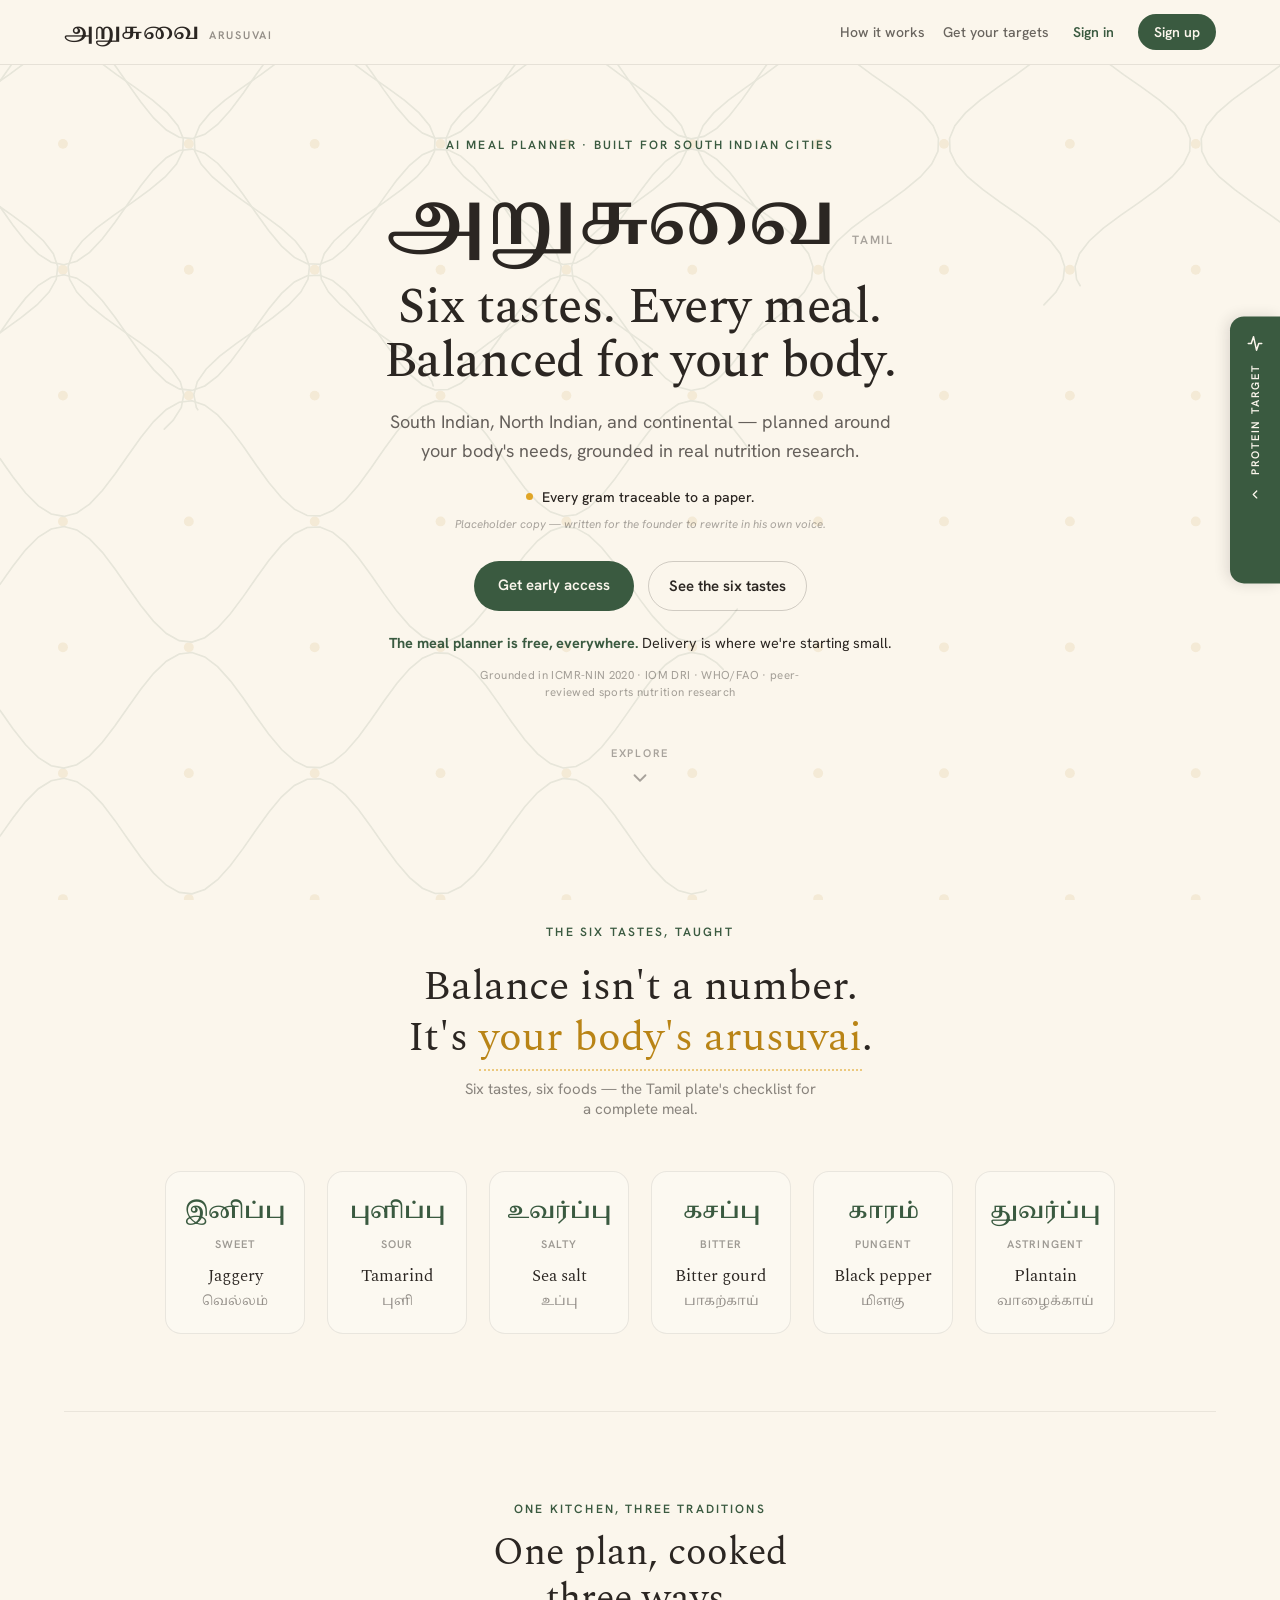
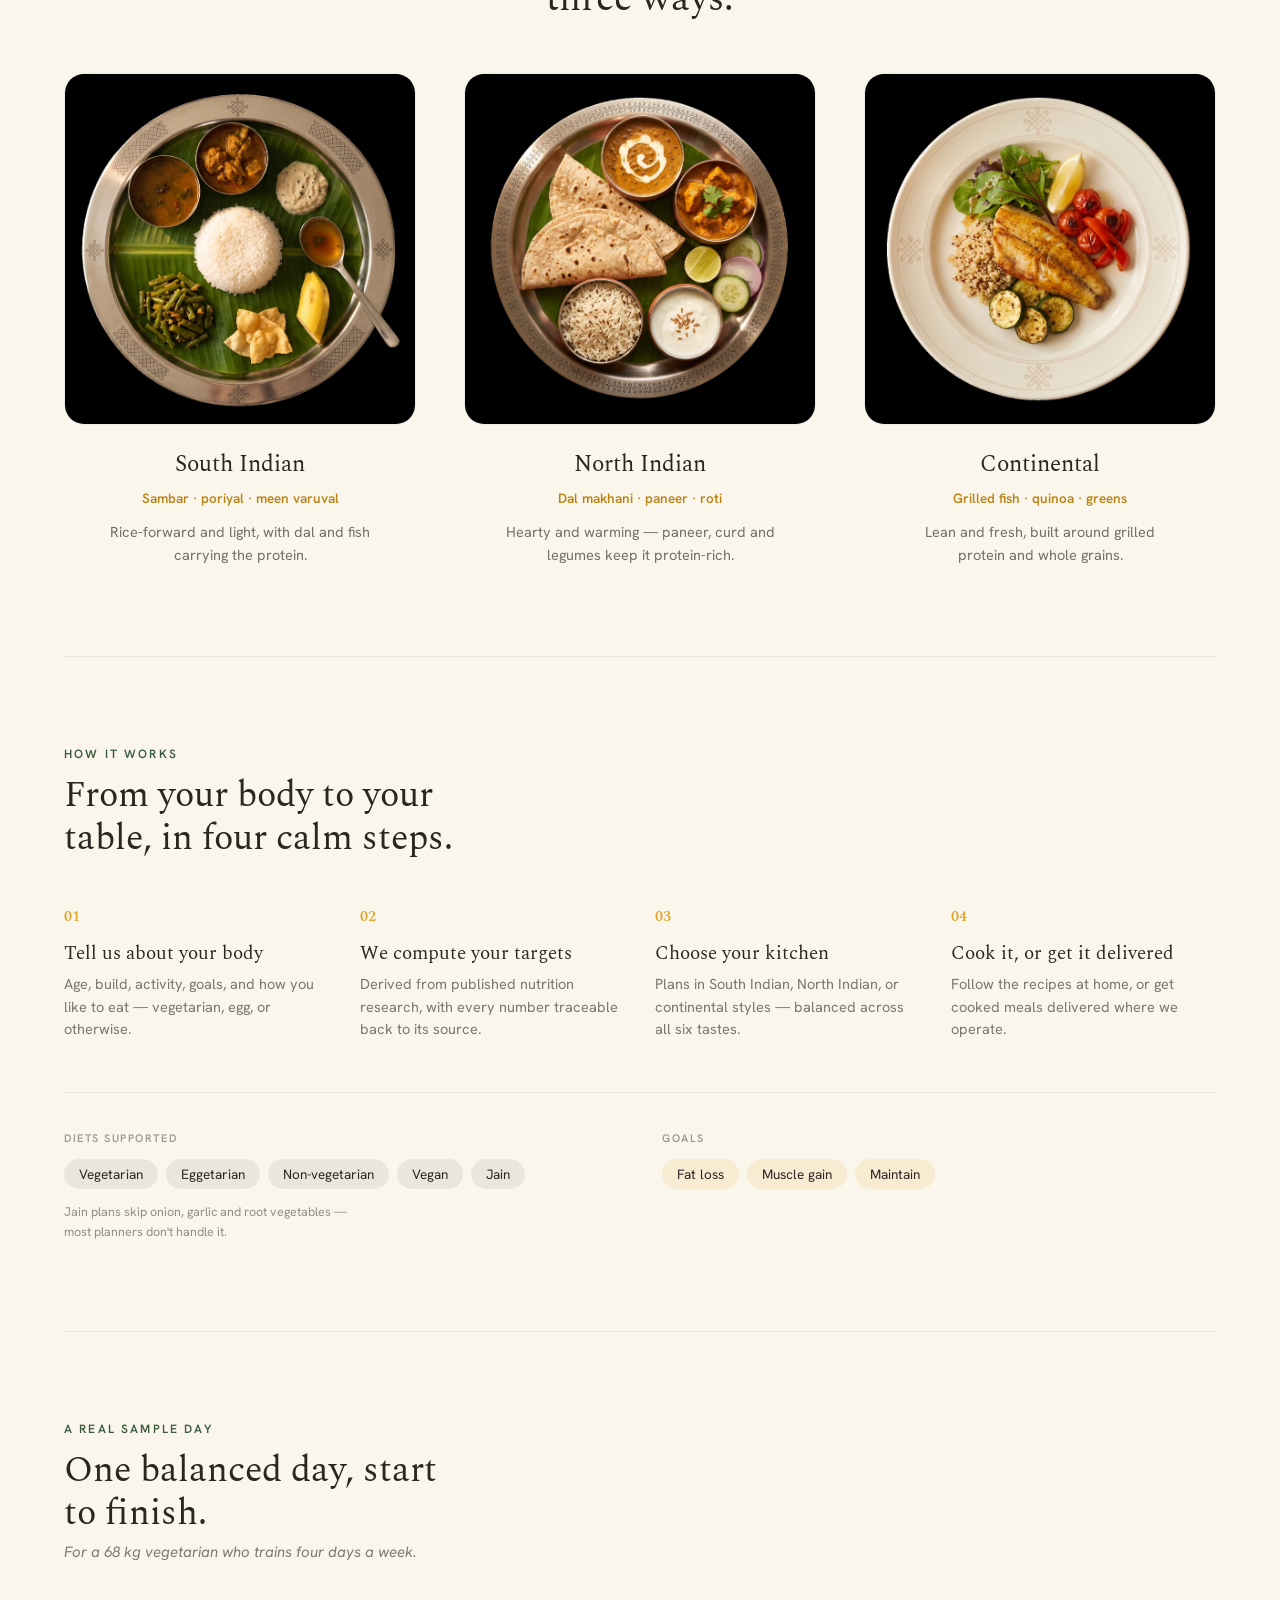
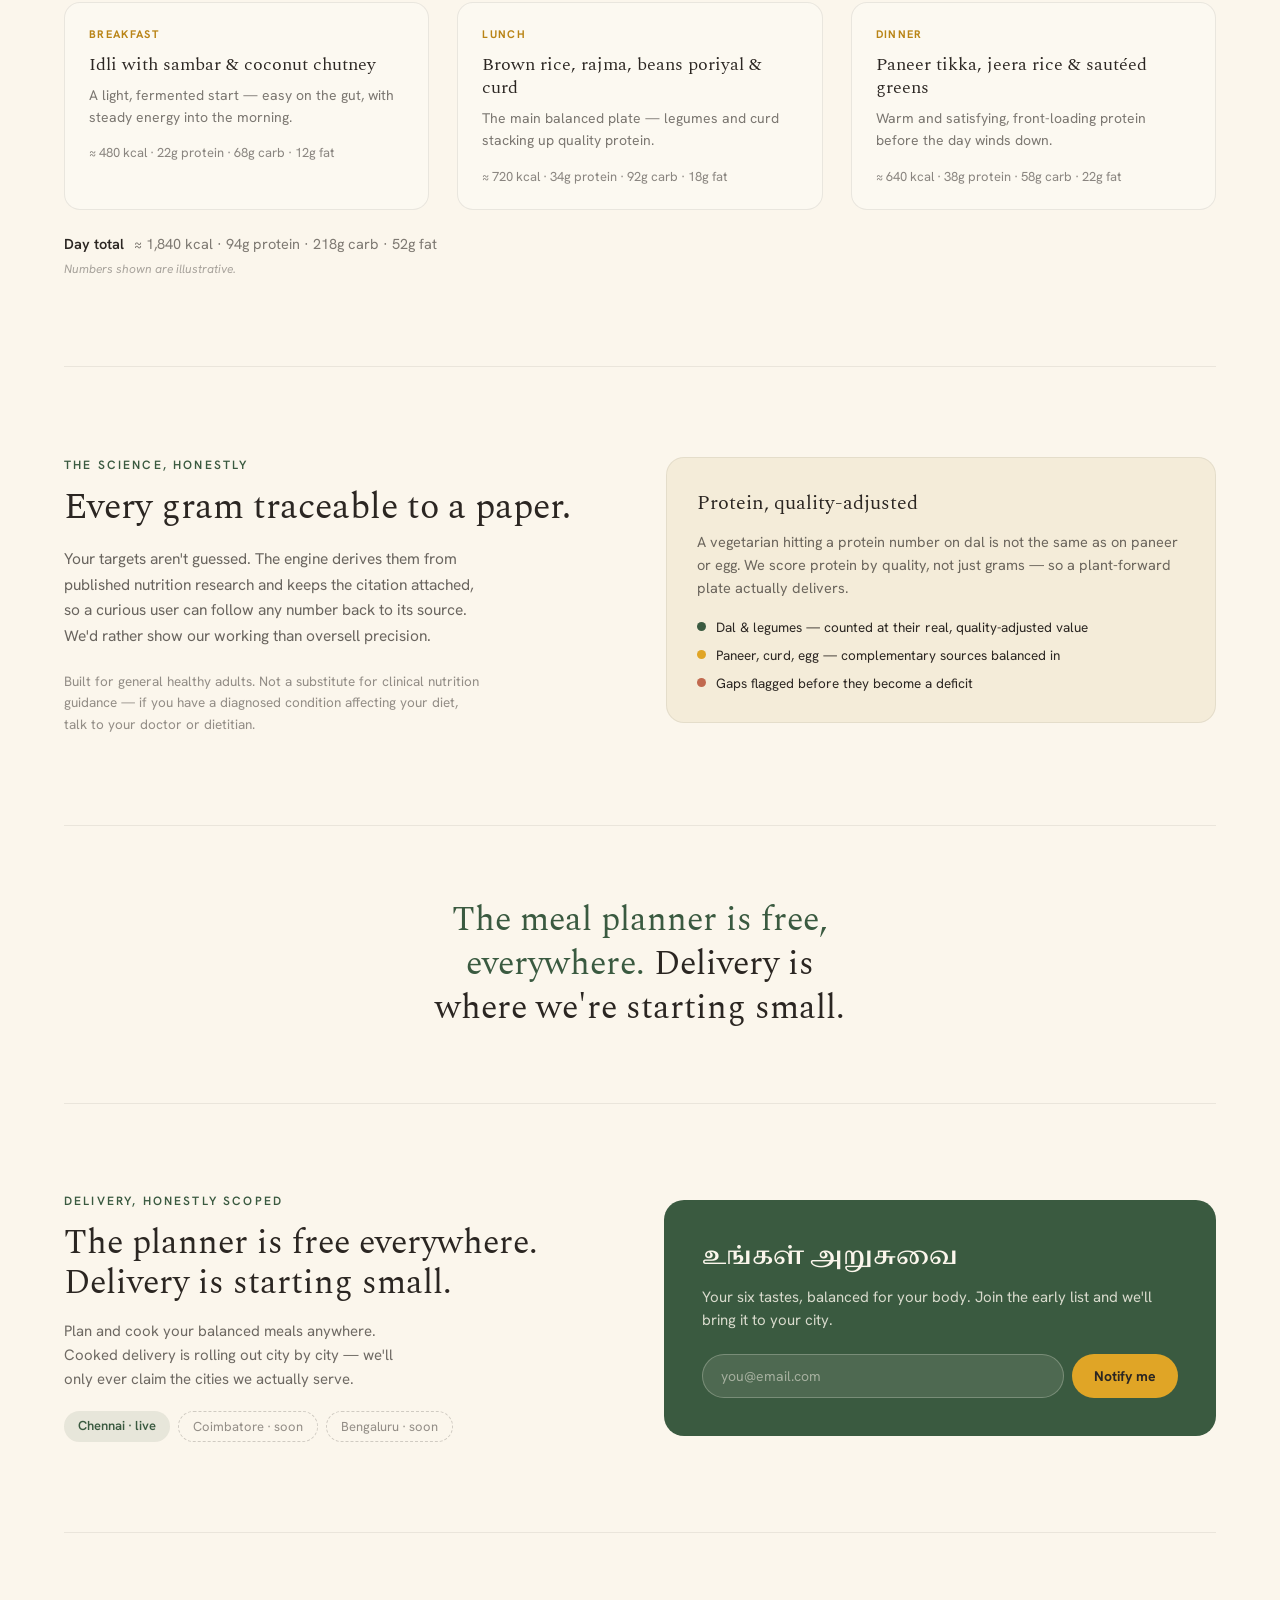
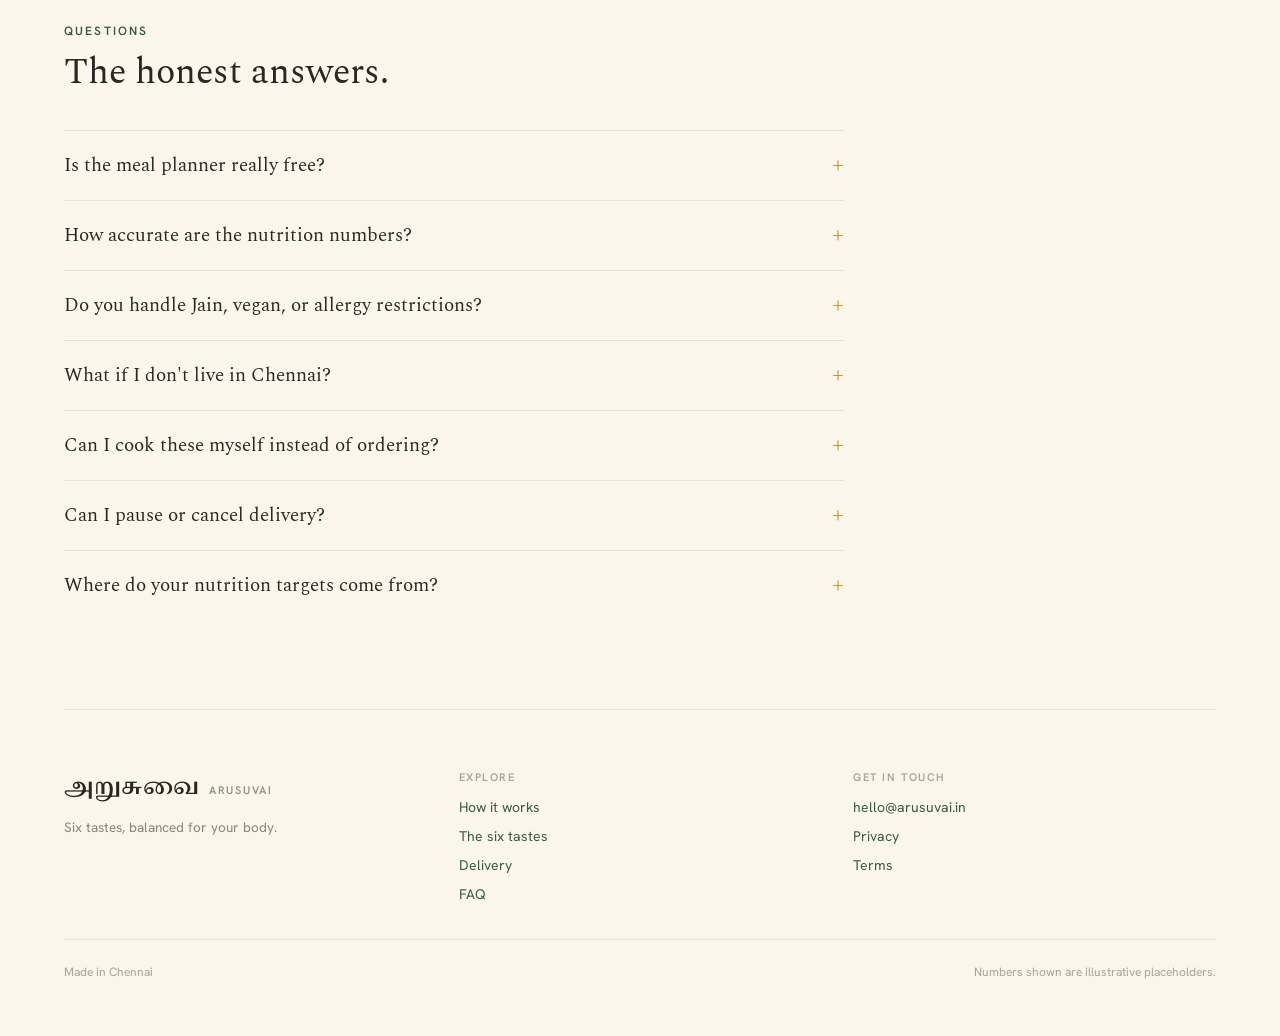
==== commit c2c0738f: "Add the onboarding page: a real form against POST /api/targets web/onboarding.html + onboarding.js —" ====
--- a/web/index.html
+++ b/web/index.html
@@ -54,6 +54,7 @@
     </div>
     <div class="nav">
       <a href="#how" class="hide-sm">How it works</a>
+      <a href="onboarding.html" class="hide-sm">Get your targets</a>
       <button id="btnSignin" class="btn btn-link">Sign in</button>
       <button id="btnSignup" class="btn btn-primary">Sign up</button>
     </div>
--- a/web/styles.css
+++ b/web/styles.css
@@ -16,6 +16,13 @@
   --amber: #E0A526;
   --amber-deep: #B98416;
   --terracotta: #C1694F;
+  /* Added for web/onboarding.html: the first form with real submission
+     failure states (a 422 from the API, an unreachable server). Not in the
+     original design brief — DESIGN_SYSTEM.md flagged this as undefined, so
+     it's registered here rather than left as an inline color. Distinct from
+     --terracotta (a tertiary *accent*, not a status color). */
+  --error: #B3392C;
+  --error-bg: rgba(179, 57, 44, .08);
   --serif: 'Spectral', Georgia, serif;
   --sans: 'Hanken Grotesk', system-ui, sans-serif;
   --tamil: 'Noto Serif Tamil', serif;
@@ -392,6 +399,75 @@
 .modal .switch button { background: none; border: none; cursor: pointer; font-size: 13.5px; font-weight: 600; color: var(--green); padding: 0; white-space: nowrap; }
 .modal .switch button:hover { color: var(--amber-deep); }
 
+/* ---------- onboarding (web/onboarding.html) ---------- */
+.ob-hero { padding: clamp(34px, 5vw, 56px) 0 clamp(20px, 3vw, 32px); }
+.ob-hero .eyebrow { margin-bottom: 14px; }
+.ob-title { font-family: var(--serif); font-weight: 500; font-size: clamp(28px, 4vw, 42px); line-height: 1.12; letter-spacing: -.01em; margin: 0; color: var(--ink); max-width: 22ch; }
+.ob-sub { font-size: 15px; line-height: 1.6; color: rgba(43, 38, 34, .68); max-width: 60ch; margin: 14px 0 0; text-wrap: pretty; }
+.ob-sub code { background: rgba(43, 38, 34, .06); border-radius: 5px; padding: 1px 6px; font-size: .93em; }
+
+.ob-grid { padding: 0 0 clamp(60px, 8vw, 100px); display: grid; grid-template-columns: repeat(auto-fit, minmax(340px, 1fr)); gap: clamp(20px, 3vw, 32px); align-items: start; }
+
+.ob-card { background: var(--cream-card); border: 1px solid rgba(43, 38, 34, .09); border-radius: 16px; padding: clamp(22px, 3vw, 30px); min-width: 0; }
+
+/* Form fields reuse the modal's input treatment (11px radius, cream-sink
+   background) rather than inventing a third input style — see
+   DESIGN_SYSTEM.md "Known inconsistencies #2" on not multiplying input shapes. */
+.ob-field-row { display: flex; flex-wrap: wrap; gap: 14px; margin-bottom: 14px; }
+.ob-field-row label { flex: 1 1 140px; min-width: 0; }
+.ob-card label span { display: block; font-size: 12px; font-weight: 600; color: rgba(43, 38, 34, .6); margin-bottom: 6px; }
+.ob-card input[type="number"],
+.ob-card select {
+  width: 100%; background: var(--cream-sink); border: 1px solid rgba(43, 38, 34, .16);
+  border-radius: 11px; padding: 11px 13px; font-family: var(--sans); font-size: 14.5px; color: var(--ink);
+  outline: none; transition: border-color .25s; appearance: none;
+}
+.ob-card select { background-image: url("data:image/svg+xml,%3Csvg xmlns='http://www.w3.org/2000/svg' width='12' height='8'%3E%3Cpath d='M1 1l5 5 5-5' stroke='%232B2622' stroke-width='1.6' fill='none' stroke-linecap='round' stroke-linejoin='round'/%3E%3C/svg%3E"); background-repeat: no-repeat; background-position: right 13px center; padding-right: 34px; }
+.ob-card input[type="number"]:focus,
+.ob-card select:focus { border-color: var(--green); }
+
+.ob-flags { margin: 18px 0 20px; padding-top: 16px; border-top: 1px solid var(--rule); }
+.ob-flags-lbl { display: block; font-size: 11px; letter-spacing: .12em; text-transform: uppercase; color: rgba(43, 38, 34, .45); font-weight: 600; margin-bottom: 12px; }
+.ob-flags-row { display: flex; flex-wrap: wrap; gap: 10px 18px; }
+.ob-check { display: flex; align-items: center; gap: 8px; font-size: 13.5px; color: var(--ink); cursor: pointer; }
+.ob-check input { accent-color: var(--green); width: 15px; height: 15px; }
+.ob-flags-note { font-size: 12.5px; line-height: 1.55; color: rgba(43, 38, 34, .5); margin: 12px 0 0; max-width: 46ch; }
+
+.ob-submit { width: 100%; padding: 13px; font-size: 15px; border-radius: 999px; }
+.ob-submit:disabled { opacity: .55; cursor: wait; }
+.ob-endpoint { font-size: 11.5px; color: rgba(43, 38, 34, .4); margin-top: 10px; text-align: center; }
+.ob-endpoint code { font-size: .95em; }
+
+/* Results — plain inline stat lines per DESIGN_SYSTEM.md's Number display
+   rule: no bordered table or grid of stat cards. */
+.ob-results-empty { text-align: center; padding: clamp(30px, 5vw, 50px) 0; color: rgba(43, 38, 34, .45); }
+.ob-results-empty-t { font-family: var(--serif); font-size: 18px; color: rgba(43, 38, 34, .6); margin-bottom: 8px; }
+.ob-results-empty p { font-size: 13.5px; line-height: 1.55; max-width: 36ch; margin: 0 auto; }
+.ob-results-empty code { background: rgba(43, 38, 34, .06); border-radius: 5px; padding: 1px 6px; }
+
+.ob-error { background: var(--error-bg); border: 1px solid rgba(179, 57, 44, .25); color: var(--error); border-radius: 12px; padding: 14px 16px; font-size: 13.5px; line-height: 1.55; }
+
+.ob-status-row { display: flex; margin-bottom: 10px; }
+.ob-status-pill { font-size: 11px; letter-spacing: .1em; text-transform: uppercase; font-weight: 700; border-radius: 999px; padding: 5px 13px; }
+.ob-status-pill.dev-mode { background: rgba(224, 165, 38, .16); color: var(--amber-deep); }
+.ob-status-pill.validated { background: rgba(58, 90, 64, .13); color: var(--green); }
+.ob-disclosure { font-size: 13px; line-height: 1.6; color: rgba(43, 38, 34, .6); font-style: italic; margin: 0 0 22px; }
+
+.ob-stat-block { margin-bottom: 16px; }
+.ob-stat-lbl { font-size: 11px; letter-spacing: .1em; text-transform: uppercase; color: rgba(43, 38, 34, .45); font-weight: 600; margin-bottom: 6px; }
+.ob-stat-line { font-size: 15px; line-height: 1.55; color: var(--ink); font-variant-numeric: tabular-nums; }
+
+.ob-warn-list { margin: 0; padding-left: 18px; }
+.ob-warn-list li { font-size: 13px; line-height: 1.55; color: var(--amber-deep); margin-bottom: 6px; }
+
+.ob-sources { margin-top: 20px; padding-top: 16px; border-top: 1px solid var(--rule); }
+.ob-sources summary { cursor: pointer; font-size: 13px; font-weight: 600; color: var(--green); }
+.ob-sources-list { margin-top: 12px; display: flex; flex-direction: column; gap: 8px; max-height: 260px; overflow-y: auto; }
+.ob-source-row { font-size: 12px; line-height: 1.5; color: rgba(43, 38, 34, .62); border-bottom: 1px solid var(--rule); padding-bottom: 8px; }
+.ob-source-row .k { font-weight: 600; color: var(--ink); }
+.ob-source-row .verified-no { color: var(--terracotta); }
+.ob-source-row .verified-yes { color: var(--green); }
+
 /* ---------- responsive ---------- */
 @media (max-width: 560px) {
   .nav { gap: 12px; }
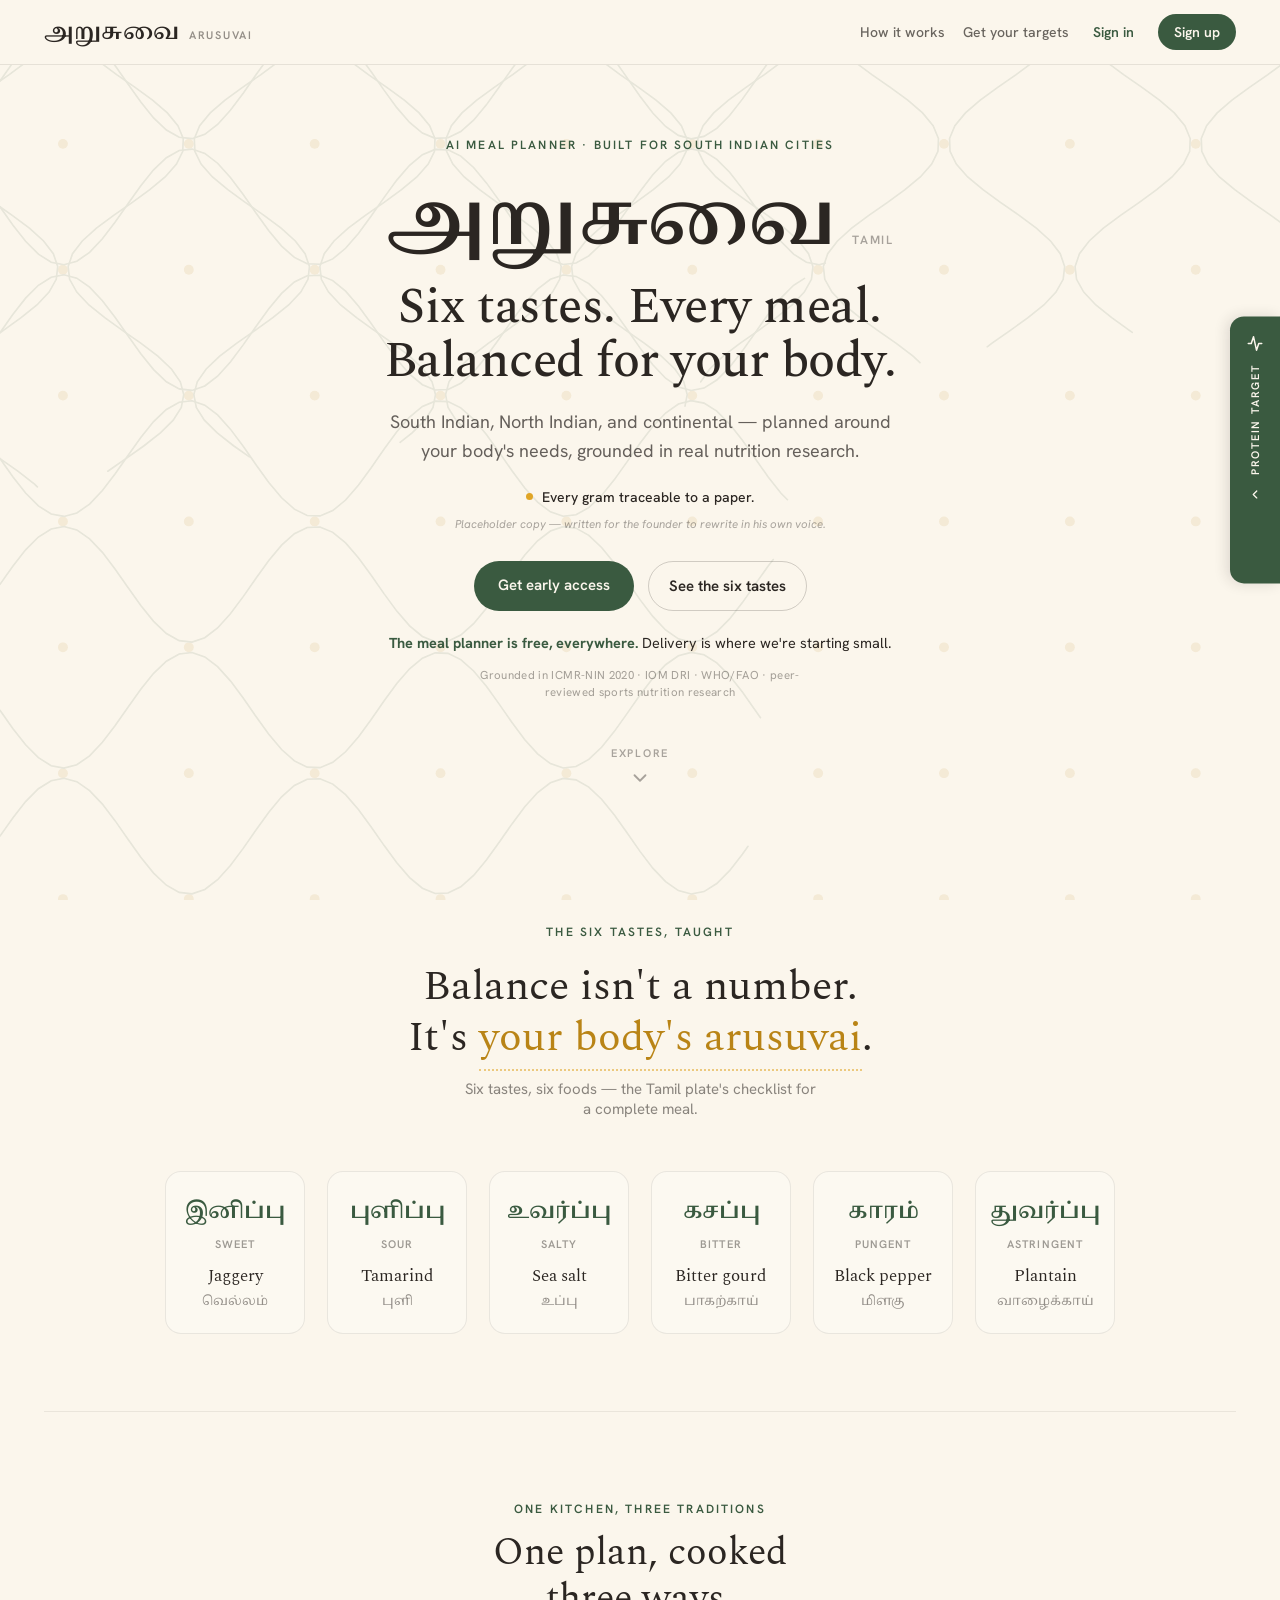
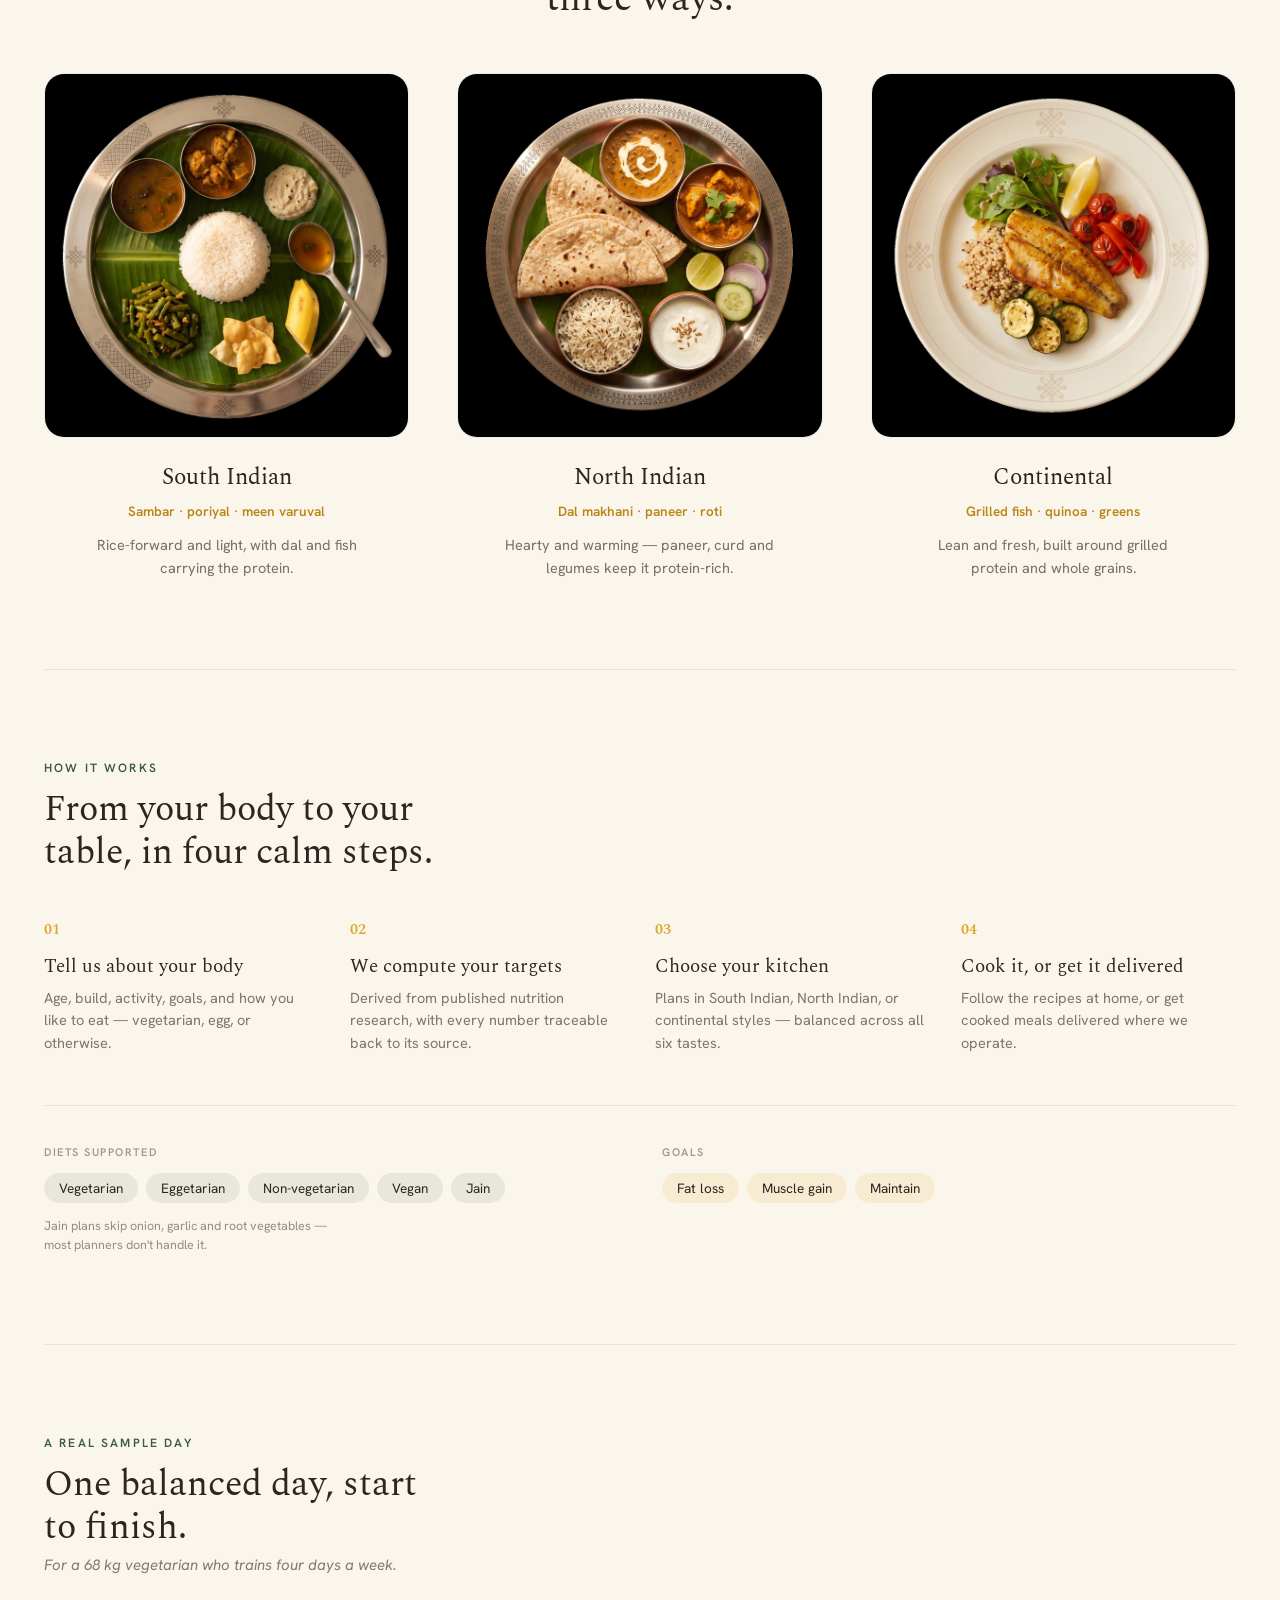
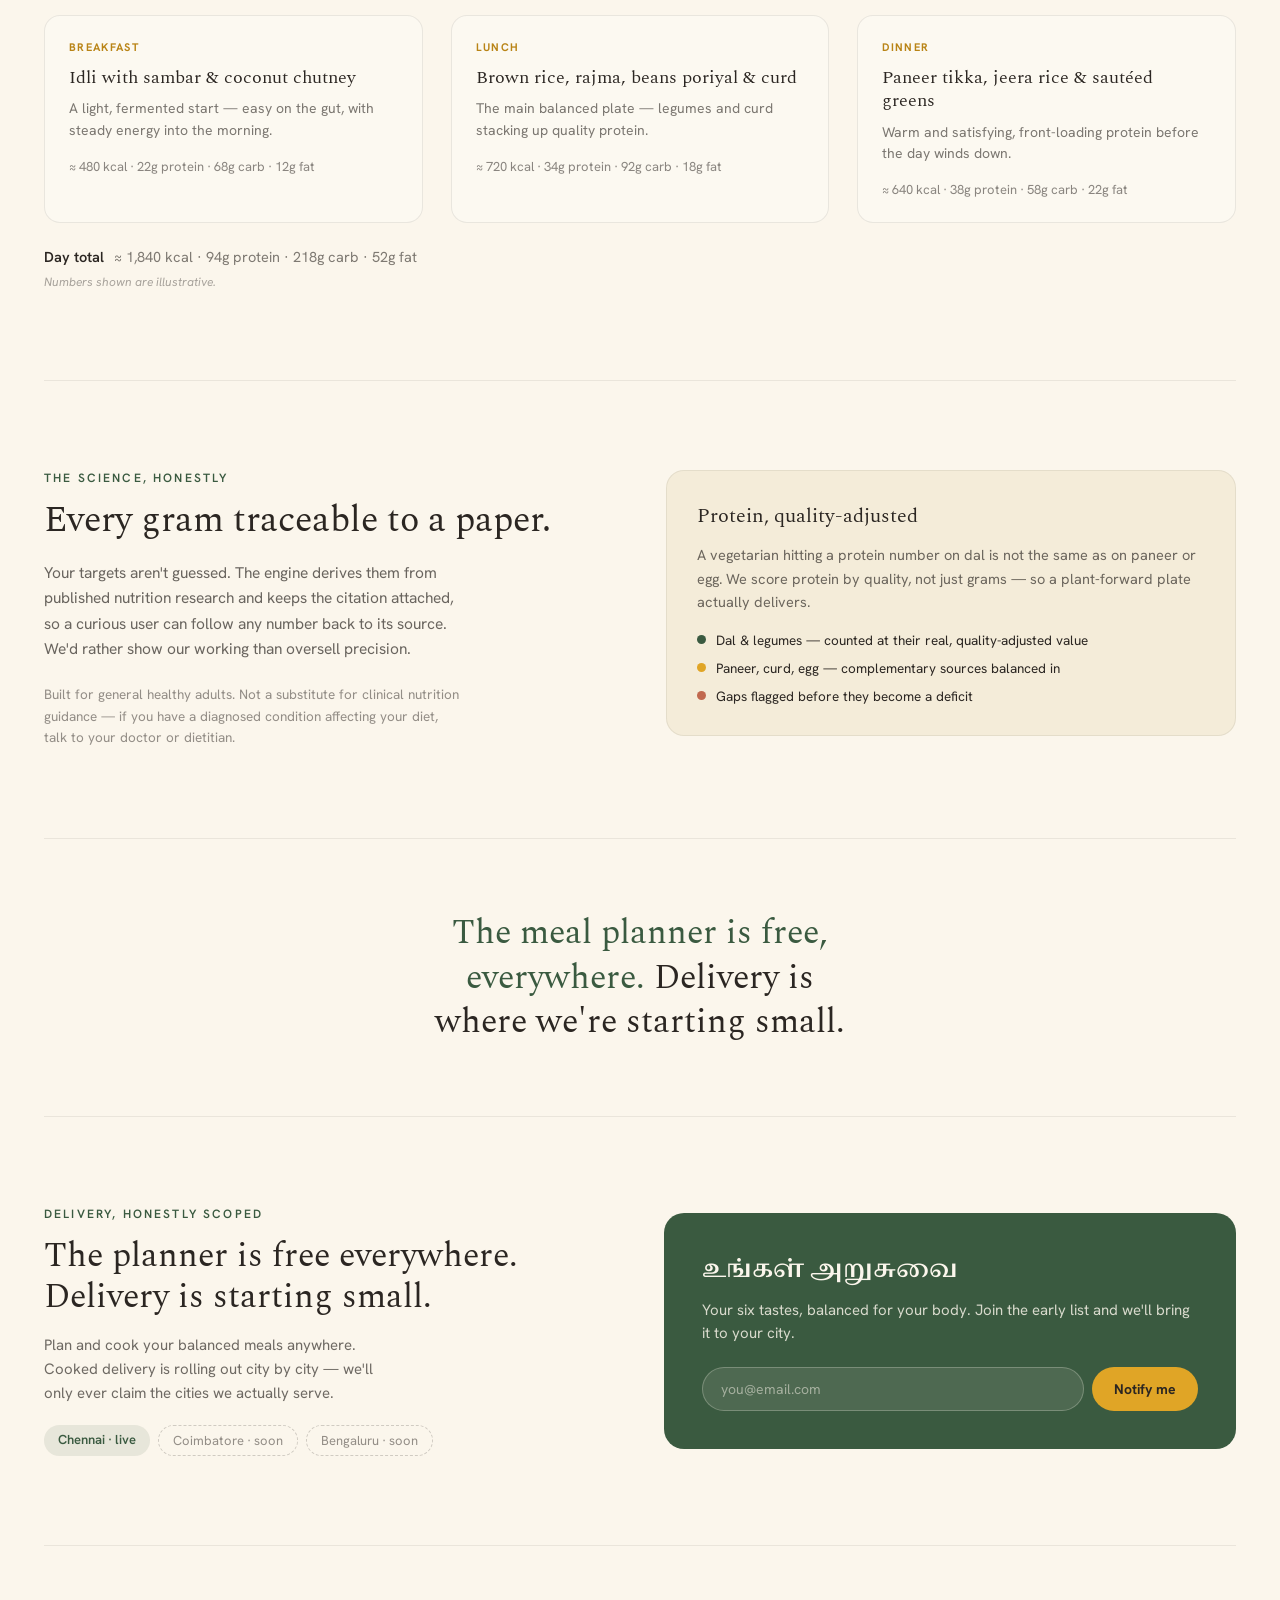
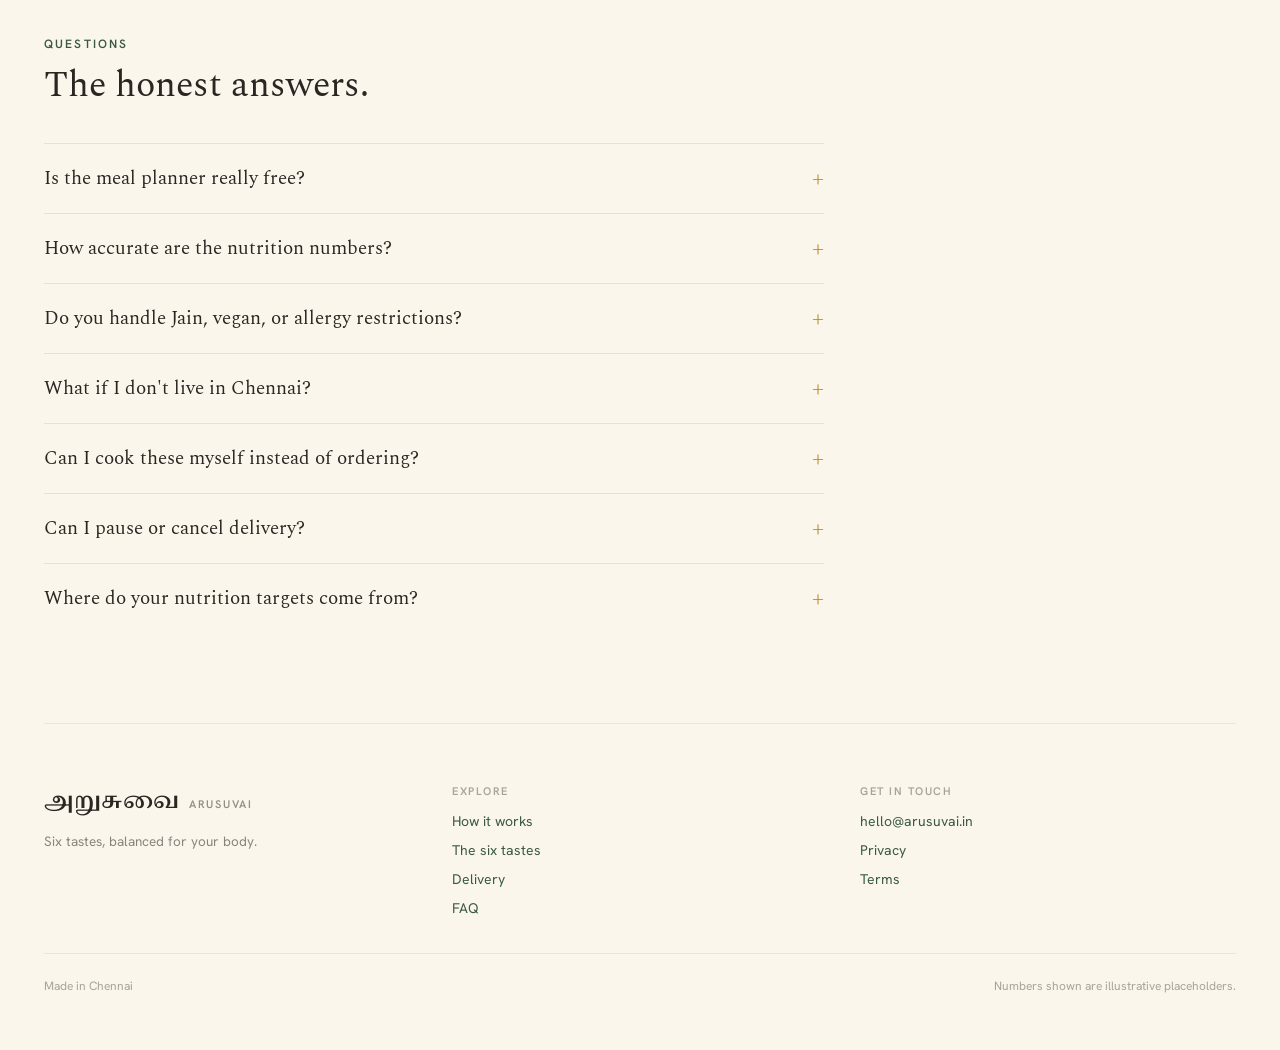
==== commit 0325df32: "UI correction: one container token, and no repo identifiers in the UI Two P0 defects from the round-" ====
--- a/web/index.html
+++ b/web/index.html
@@ -57,6 +57,9 @@
       <a href="onboarding.html" class="hide-sm">Get your targets</a>
       <button id="btnSignin" class="btn btn-link">Sign in</button>
       <button id="btnSignup" class="btn btn-primary">Sign up</button>
+      <span id="navUserEmail" class="nav-user-email" hidden></span>
+      <a href="dashboard.html" id="btnDashboard" class="btn btn-link" hidden>Dashboard</a>
+      <button id="btnLogout" class="btn btn-link" hidden>Log out</button>
     </div>
   </div>
   <div class="header-rule" aria-hidden="true"></div>
@@ -323,28 +326,26 @@
     </div>
     <h2 id="authTitle">Welcome back</h2>
     <p id="authSub" class="sub">Sign in to pick up your plan where you left off.</p>
-    <form class="fields" onsubmit="return false">
-      <label class="field-name" id="authNameField" hidden>
-        <span>Name</span>
-        <input type="text" placeholder="Your name">
-      </label>
+    <p class="ob-error" id="authError" hidden></p>
+    <form class="fields">
       <label>
         <span>Email</span>
-        <input type="email" placeholder="you@email.com">
+        <input type="email" id="authEmail" placeholder="you@email.com" required>
       </label>
       <label>
         <span>Password</span>
-        <input type="password" placeholder="••••••••">
+        <input type="password" id="authPassword" placeholder="••••••••" minlength="8" required>
       </label>
       <button type="submit" id="authCta" class="submit">Sign in</button>
     </form>
     <div class="switch">
       <span id="authSwitchLabel">New to Arusuvai?</span>
-      <button id="authSwitch">Create an account</button>
+      <button type="button" id="authSwitch">Create an account</button>
     </div>
   </div>
 </div>
 
+<script src="auth.js"></script>
 <script src="app.js"></script>
 </body>
 </html>
--- a/web/styles.css
+++ b/web/styles.css
@@ -23,11 +23,82 @@
      --terracotta (a tertiary *accent*, not a status color). */
   --error: #B3392C;
   --error-bg: rgba(179, 57, 44, .08);
+  /* --field / --field-border were removed 2026-07-29 and folded into
+     --surface / --border below. They said "text input" specifically, which is
+     why radio cards and pills were free to use a different fill and did — the
+     token layer itself encoded the split that made surface colour ambiguous.
+     One token now covers every interactive control regardless of its shape. */
   --serif: 'Spectral', Georgia, serif;
   --sans: 'Hanken Grotesk', system-ui, sans-serif;
   --tamil: 'Noto Serif Tamil', serif;
   --rule: rgba(43, 38, 34, .08);
-  --max: 1240px;
+
+  /* ---- THE CONTAINER TOKEN ----
+     Added 2026-07-29. One measure and one inset for every page, every route,
+     header through footer. Before this there were three: the landing page at
+     1240px, the wizard at its own 1200px, and the dashboard at an inline
+     1040px set on .wrap in dashboard.html. That last one is the reason this
+     is a token and not a per-page value: the dashboard's HEADER still used
+     the global measure while its CONTENT used the inline override, so the
+     logo sat at x=305 and the content column beneath it at x=415 — a 110px
+     misalignment inside a single page, with the brand visibly hanging off
+     the left of everything under it.
+
+     A page may change what it puts inside the container. It may not change
+     the container. Nothing below this line, and nothing in any page's markup,
+     may set its own max-width on a layout container; the derived rules are
+     .wrap, .header-inner and the wizard grid, and tests/test_web_wizard_layout.py
+     asserts logo-left == content-left on all three routes rather than
+     trusting that promise. */
+  --container-max: 1280px;
+  --container-pad: clamp(18px, 4vw, 44px);
+  /* Kept as the name the rest of this sheet already uses. It is now an alias,
+     not an independent value — there is one measure. */
+  --max: var(--container-max);
+
+  /* ---- surface / state tokens (single-purpose, one meaning each) ----
+     Added 2026-07-29. Before these, one fill value carried two meanings at
+     once: cream/tan said "this is a card" on the activity and goal cards but
+     a green tint said "this is selected" on the very same component, and the
+     day picker said "selected" with a THIRD treatment (solid green, white
+     text). Three selected languages and a surface colour doing double duty.
+     Surface and state are now orthogonal: --surface answers "is this
+     interactive?", --accent-selected answers "is this chosen?", and neither
+     is ever used for the other's job. Step components must reference these,
+     never a raw hex. */
+  --surface: #FFFFFF;            /* every interactive control, always white */
+  --surface-page: var(--cream);  /* the page itself */
+  --surface-panel: var(--cream-sink); /* read-only panels ONLY (citations) */
+  --border: rgba(43, 38, 34, .16);
+  --border-selected: var(--green);
+  --accent-selected: rgba(58, 90, 64, .08);
+  /* Amber has exactly one job in the wizard: marking the current step in the
+     stepper. It previously also tinted the dev_mode badge and inline numbers
+     in step 5's prose, so "amber" meant three different things on one screen
+     and stopped signalling anything. Numbers get weight instead of colour;
+     dev_mode gets a neutral treatment. */
+  --accent-current: var(--amber-deep);
+
+  /* ---- wizard layout contract (see .ob-shell / .ob-grid12) ----
+     --wizard-max was an independent 1200px until 2026-07-29. That was the
+     narrower version of the same defect as the dashboard's inline 1040px:
+     the wizard's own measure was 40px tighter than the header's, so the
+     onboarding logo and the step content did not share a left edge either.
+     A route-specific measure is exactly what --container-max exists to
+     prevent, so this is now an alias with no value of its own. */
+  --wizard-max: var(--container-max);
+  --wizard-gutter: 32px;  /* one gutter, all six steps */
+  --wizard-top: 72px;     /* fixed offset below the header; NOT centring */
+  --ob-nav-h: 76px;       /* sticky action bar; reserved as step padding */
+
+  /* ---- shared type scale ----
+     Step 5's review prose was set at clamp(18px,3.4vw,22px) with 1.55 leading
+     while every other step's description was a flat 15px/1.6 — the same role
+     rendered two sizes apart depending on which step you were on. */
+  --text-lead: 16.5px;    /* step 5's review sentence (serif, still larger) */
+  --text-body: 15px;      /* every step description */
+  --text-note: 12.5px;    /* helper text under a control group */
+  --text-label: 12.5px;   /* control-group captions */
 }
 
 * { box-sizing: border-box; }
@@ -54,9 +125,9 @@
 .wrap {
   position: relative;
   z-index: 1;
-  max-width: var(--max);
+  max-width: var(--container-max);
   margin: 0 auto;
-  padding: 0 clamp(18px, 4vw, 44px);
+  padding: 0 var(--container-pad);
 }
 .eyebrow {
   font-size: 12px;
@@ -92,10 +163,13 @@
   backdrop-filter: blur(16px) saturate(1.4);
   -webkit-backdrop-filter: blur(16px) saturate(1.4);
 }
+/* Same measure and the same horizontal inset as .wrap, from the same tokens.
+   Only the vertical padding is the header's own. This is what makes the logo
+   share a left edge with the content below it on every route. */
 .header-inner {
-  max-width: var(--max);
+  max-width: var(--container-max);
   margin: 0 auto;
-  padding: 14px clamp(18px, 4vw, 44px);
+  padding: 14px var(--container-pad);
   display: flex;
   align-items: center;
   justify-content: space-between;
@@ -108,6 +182,8 @@
 .nav { display: flex; align-items: center; gap: 18px; }
 .nav a { font-size: 14px; font-weight: 500; color: rgba(43, 38, 34, .7); }
 .nav a:hover { color: var(--green); }
+.nav-user-email { font-size: 13px; color: rgba(43, 38, 34, .55); }
+.nav-user-email[hidden] { display: none; }
 
 /* ---------- buttons ---------- */
 .btn { cursor: pointer; border: none; font-family: var(--sans); white-space: nowrap; transition: background .3s, transform .3s, color .3s, border-color .3s; }
@@ -360,7 +436,17 @@
 .footer-brand p { font-size: 13.5px; line-height: 1.55; color: rgba(43, 38, 34, .55); max-width: 30ch; margin: 12px 0 0; }
 .footer-grid .lbl { font-size: 11px; letter-spacing: .14em; text-transform: uppercase; color: rgba(43, 38, 34, .4); font-weight: 600; margin-bottom: 14px; }
 .footer-links { display: flex; flex-direction: column; align-items: flex-start; gap: 11px; font-size: 14px; }
-.footer-bottom { display: flex; flex-wrap: wrap; gap: 12px 24px; justify-content: space-between; padding-top: 24px; border-top: 1px solid var(--rule); font-size: 12px; color: rgba(43, 38, 34, .4); }
+.footer-bottom { display: flex; flex-wrap: wrap; align-items: baseline; gap: 12px 24px; justify-content: space-between; padding-top: 24px; border-top: 1px solid var(--rule); font-size: 12px; color: rgba(43, 38, 34, .4); }
+.footer-bottom > span { margin: 0; }
+/* One rule, not two. On index.html the footer holds a link grid ABOVE this
+   row, so .footer-bottom's own border-top separates the two — legitimately a
+   second rule. Onboarding and the dashboard have no link grid: .footer-bottom
+   is the footer's only child, so its border-top landed directly under
+   .site-footer's, stacking two hairlines a padding-length apart, and directly
+   under the sticky action bar's third one. When this row is the whole footer,
+   .site-footer's rule is the one that separates it from the page and this
+   one is redundant. */
+.site-footer > .footer-bottom:only-child { border-top: none; padding-top: 0; }
 
 /* ---------- auth modal ---------- */
 .modal-overlay {
@@ -384,20 +470,43 @@
 .modal .brand { margin-bottom: 22px; }
 .modal h2 { font-family: var(--serif); font-weight: 500; font-size: 26px; margin: 0 0 6px; color: var(--ink); }
 .modal .sub { font-size: 14px; color: rgba(43, 38, 34, .6); margin: 0 0 24px; line-height: 1.5; }
-.modal .fields { display: flex; flex-direction: column; gap: 14px; }
-.modal label span { display: block; font-size: 12px; font-weight: 600; color: rgba(43, 38, 34, .6); margin-bottom: 6px; }
-.modal label input {
+/* .ob-account-fields (web/onboarding.html step 6) shares this exact input
+   treatment rather than inventing a second one -- DESIGN_SYSTEM.md, "Known
+   inconsistencies #2" on not multiplying input shapes. */
+.modal .fields, .ob-account-fields { display: flex; flex-direction: column; gap: 14px; }
+.modal label span, .ob-account-fields label span { display: block; font-size: 12px; font-weight: 600; color: rgba(43, 38, 34, .6); margin-bottom: 6px; }
+.modal label input, .ob-account-fields label input {
   width: 100%; background: var(--cream-card); border: 1px solid rgba(43, 38, 34, .16);
   border-radius: 11px; padding: 12px 14px; font-family: var(--sans); font-size: 15px; color: var(--ink); outline: none;
   transition: border-color .25s;
 }
-.modal label input:focus { border-color: var(--green); }
+.modal label input:focus, .ob-account-fields label input:focus { border-color: var(--green); }
+/* The modal's own fields sit on a modal card, so --cream-card still separates
+   them from it. The onboarding account step's fields sit directly on the cream
+   page, where it doesn't — they take the shared field surface instead. */
+.ob-account-fields label input { background: var(--surface); border-color: var(--border); }
 .modal .field-name[hidden] { display: none; }
-.modal .submit { width: 100%; margin-top: 22px; background: var(--green); color: var(--cream); border: none; border-radius: 999px; padding: 14px; font-weight: 700; font-size: 15px; cursor: pointer; transition: background .3s; }
-.modal .submit:hover { background: var(--green-dark); }
+.modal .submit, .ob-account-submit { width: 100%; margin-top: 22px; background: var(--green); color: var(--cream); border: none; border-radius: 999px; padding: 14px; font-weight: 700; font-size: 15px; cursor: pointer; transition: background .3s; }
+.modal .submit:hover, .ob-account-submit:hover { background: var(--green-dark); }
+.ob-account-submit:disabled { opacity: .55; cursor: wait; }
 .modal .switch { display: flex; flex-wrap: wrap; justify-content: center; gap: 5px; font-size: 13.5px; color: rgba(43, 38, 34, .6); margin-top: 20px; }
 .modal .switch button { background: none; border: none; cursor: pointer; font-size: 13.5px; font-weight: 600; color: var(--green); padding: 0; white-space: nowrap; }
 .modal .switch button:hover { color: var(--amber-deep); }
+
+/* ---------- accounts (web/onboarding.html, web/dashboard.html) ---------- */
+/* A thin status row, not a new component: reuses .btn-link exactly as the
+   header nav already does, just right-aligned above the progress steps. */
+/* min-width:0 lets this shrink below its content width inside the header flex
+   row; without it the "Signed in as <email>" span holds the bar at its full
+   intrinsic width and the header overflows — measured at 403px against a
+   390px viewport with a 30-character address, which put 13px of horizontal
+   scroll on every signed-in page. The address truncates instead; the full
+   value is still the accessible name of the element. */
+.ob-authbar { display: flex; flex-wrap: wrap; gap: 10px; align-items: center; justify-content: flex-end;
+  font-size: 13px; color: rgba(43, 38, 34, .6); margin: 0 0 4px; min-width: 0; }
+.ob-authbar > span { min-width: 0; overflow: hidden; text-overflow: ellipsis; white-space: nowrap; }
+.ob-authbar[hidden] { display: none; }
+.ob-save-actions { display: flex; flex-wrap: wrap; align-items: center; gap: 14px; margin-top: 18px; }
 
 /* ---------- onboarding (web/onboarding.html) ---------- */
 .ob-hero { padding: clamp(34px, 5vw, 56px) 0 clamp(20px, 3vw, 32px); }
@@ -418,7 +527,7 @@
 .ob-card label span { display: block; font-size: 12px; font-weight: 600; color: rgba(43, 38, 34, .6); margin-bottom: 6px; }
 .ob-card input[type="number"],
 .ob-card select {
-  width: 100%; background: var(--cream-sink); border: 1px solid rgba(43, 38, 34, .16);
+  width: 100%; background: var(--surface); border: 1px solid var(--border);
   border-radius: 11px; padding: 11px 13px; font-family: var(--sans); font-size: 14.5px; color: var(--ink);
   outline: none; transition: border-color .25s; appearance: none;
 }
@@ -426,7 +535,37 @@
 .ob-card input[type="number"]:focus,
 .ob-card select:focus { border-color: var(--green); }
 
-.ob-flags { margin: 18px 0 20px; padding-top: 16px; border-top: 1px solid var(--rule); }
+/* Boxed number-with-unit field (age/weight/height/body-fat) -- the unit
+   label sits inside the same bordered box as the input, matching
+   Arusuvai Onboarding.dc.html, rather than a bare input with a caption. */
+.ob-input-unit { display: flex; align-items: baseline; gap: 7px; background: var(--surface); border: 1px solid var(--border); border-radius: 11px; padding: 11px 13px; transition: border-color .25s; }
+.ob-input-unit:focus-within { border-color: var(--green); }
+.ob-input-unit input { flex: 1; min-width: 0; background: transparent; border: none; outline: none; font-family: var(--sans); font-size: 15px; font-weight: 600; color: var(--ink); font-variant-numeric: tabular-nums; }
+.ob-input-unit .unit { flex: none; font-size: 13px; color: rgba(43, 38, 34, .45); }
+
+/* Two equal sub-columns INSIDE the control column (step 2's activity list
+   beside its training-day picker). Splitting within the column, never by
+   spanning different grid columns — the control column's origin is fixed. */
+.ob-two-up { display: grid; grid-template-columns: repeat(2, minmax(0, 1fr)); gap: clamp(20px, 2.4vw, 34px); align-items: start; }
+@media (max-width: 780px) {
+  .ob-two-up { grid-template-columns: 1fr; gap: clamp(22px, 4vw, 30px); }
+}
+
+/* A wrapping row of pills (diet pattern, region). Was an inline flex style
+   repeated at each site. */
+.ob-pill-row { display: flex; flex-wrap: wrap; gap: 9px; }
+
+/* Step 5's four stat blocks. Two-up once the control column is wide enough,
+   so the numbers read as a block rather than a long single-file ladder that
+   pushes the citation panel further down the page. */
+.ob-stat-grid { display: grid; grid-template-columns: 1fr; gap: 4px 28px; }
+@media (min-width: 900px) {
+  .ob-stat-grid { grid-template-columns: repeat(2, minmax(0, 1fr)); }
+}
+
+.ob-account-panel { max-width: 460px; }
+.ob-flags-title { display: block; font-family: var(--serif); font-size: 18px; color: var(--ink); margin-bottom: 8px; }
+.ob-flags { margin: 22px 0 20px; padding-top: 18px; border-top: 1px solid var(--rule); }
 .ob-flags-lbl { display: block; font-size: 11px; letter-spacing: .12em; text-transform: uppercase; color: rgba(43, 38, 34, .45); font-weight: 600; margin-bottom: 12px; }
 .ob-flags-row { display: flex; flex-wrap: wrap; gap: 10px 18px; }
 .ob-check { display: flex; align-items: center; gap: 8px; font-size: 13.5px; color: var(--ink); cursor: pointer; }
@@ -435,7 +574,10 @@
 
 .ob-submit { width: 100%; padding: 13px; font-size: 15px; border-radius: 999px; }
 .ob-submit:disabled { opacity: .55; cursor: wait; }
-.ob-endpoint { font-size: 11.5px; color: rgba(43, 38, 34, .4); margin-top: 10px; text-align: center; }
+/* Left, with the grid, not centred. It sat under a centred card when the card
+   had its own measure; now that every step is anchored to the container's
+   left edge, a centred caption is the only thing on the page that isn't. */
+.ob-endpoint { font-size: 11.5px; color: rgba(43, 38, 34, .4); margin-top: 10px; text-align: left; }
 .ob-endpoint code { font-size: .95em; }
 
 /* Results — plain inline stat lines per DESIGN_SYSTEM.md's Number display
@@ -449,7 +591,12 @@
 
 .ob-status-row { display: flex; margin-bottom: 10px; }
 .ob-status-pill { font-size: 11px; letter-spacing: .1em; text-transform: uppercase; font-weight: 700; border-radius: 999px; padding: 5px 13px; }
-.ob-status-pill.dev-mode { background: rgba(224, 165, 38, .16); color: var(--amber-deep); }
+/* Neutral, not amber. Amber's one job in this flow is marking the current
+   step; a dev_mode badge in the same colour made "amber" mean "current step"
+   and "provisional data" on the same screen, so it signalled neither. A
+   bordered neutral chip still reads as a caveat without borrowing the
+   stepper's vocabulary. */
+.ob-status-pill.dev-mode { background: rgba(43, 38, 34, .05); color: rgba(43, 38, 34, .62); border: 1px solid var(--border); }
 .ob-status-pill.validated { background: rgba(58, 90, 64, .13); color: var(--green); }
 .ob-disclosure { font-size: 13px; line-height: 1.6; color: rgba(43, 38, 34, .6); font-style: italic; margin: 0 0 22px; }
 
@@ -458,21 +605,539 @@
 .ob-stat-line { font-size: 15px; line-height: 1.55; color: var(--ink); font-variant-numeric: tabular-nums; }
 
 .ob-warn-list { margin: 0; padding-left: 18px; }
-.ob-warn-list li { font-size: 13px; line-height: 1.55; color: var(--amber-deep); margin-bottom: 6px; }
+/* Ink, not amber — see --accent-current. A disclosure is not the current step. */
+.ob-warn-list li { font-size: 13px; line-height: 1.55; color: rgba(43, 38, 34, .72); margin-bottom: 6px; }
 
 .ob-sources { margin-top: 20px; padding-top: 16px; border-top: 1px solid var(--rule); }
 .ob-sources summary { cursor: pointer; font-size: 13px; font-weight: 600; color: var(--green); }
-.ob-sources-list { margin-top: 12px; display: flex; flex-direction: column; gap: 8px; max-height: 260px; overflow-y: auto; }
+.ob-sources-list { margin-top: 12px; display: flex; flex-direction: column; gap: 8px; }
 .ob-source-row { font-size: 12px; line-height: 1.5; color: rgba(43, 38, 34, .62); border-bottom: 1px solid var(--rule); padding-bottom: 8px; }
 .ob-source-row .k { font-weight: 600; color: var(--ink); }
 .ob-source-row .verified-no { color: var(--terracotta); }
 .ob-source-row .verified-yes { color: var(--green); }
+
+/* ---------- onboarding wizard (web/onboarding.html, six-step flow) ---------- */
+
+/* Progress: a segmented bar per step (Arusuvai Onboarding.dc.html's
+   design), not numbered pills -- done steps fill green, the current step
+   fills amber, everything after stays a flat track. */
+/* Progress + card share one width envelope (--step-w) so they stay aligned
+   and the progress bar feels proportionate to the step rather than stranded
+   in a wide viewport. --step-w is set per step on .ob-wizard[data-step] below;
+   both cap at it and centre, so a narrow step reads as a column and a wide
+   one (target review) spreads out. */
+/* No transition on max-width. Animating the envelope width across a step
+   change reflowed the incoming step's text mid-animation — every line broke
+   and re-broke over .45s, which read as the content warping in rather than a
+   clean change. The step-in fade below carries the transition instead; the
+   width just snaps. */
+/* No per-step width left to track: the stepper spans the same measure as the
+   grid below it on every step, so it neither resizes nor re-centres between
+   steps. --step-w is gone; see "THE WIZARD LAYOUT CONTRACT" below. */
+.ob-progress2 { margin-bottom: clamp(20px, 2.6vw, 28px); }
+/* Numbered pills, ported from Arusuvai Onboarding.dc.html's progress nav
+   (a filled number badge + label inside a pill) in place of the earlier flat
+   segmented-bar treatment -- reads as "steps," not just "progress." JS
+   (onboarding.js showStep()) only toggles .is-current/.is-done on
+   .ob-progress2-seg; it doesn't know or care about the markup inside. */
+.ob-progress2-bars { display: flex; flex-wrap: wrap; align-items: center; gap: 8px; margin-bottom: 12px; }
+.ob-progress2-seg { flex: none; display: flex; align-items: center; gap: 9px; border-radius: 999px; padding: 6px 15px 6px 7px; border: 1.5px solid rgba(43, 38, 34, .12); background: transparent; transition: background .4s ease, border-color .4s ease; }
+.ob-progress2-num { flex: none; width: 22px; height: 22px; border-radius: 50%; background: rgba(43, 38, 34, .14); color: rgba(43, 38, 34, .5); display: flex; align-items: center; justify-content: center; font-size: 12px; font-weight: 700; font-variant-numeric: tabular-nums; transition: background .4s ease, color .4s ease; }
+/* The one place --accent-current is allowed to appear. */
+.ob-progress2-seg.is-current { background: rgba(224, 165, 38, .15); border-color: var(--accent-current); }
+.ob-progress2-seg.is-current .ob-progress2-num { background: var(--accent-current); color: var(--cream); }
+.ob-progress2-seg.is-done { background: rgba(58, 90, 64, .09); border-color: rgba(58, 90, 64, .25); }
+.ob-progress2-seg.is-done .ob-progress2-num { background: var(--green); color: var(--cream); }
+.ob-progress2-label { font-size: 13px; font-weight: 600; color: rgba(43, 38, 34, .45); white-space: nowrap; transition: color .4s ease; }
+.ob-progress2-seg.is-current .ob-progress2-label { color: var(--ink); }
+.ob-progress2-seg.is-done .ob-progress2-label { color: var(--green-dark); }
+/* .ob-progress2-sub ("Step 3 of 6 · Goal") is gone from the markup. The
+   stepper directly above it already showed position and named the step, so
+   the line restated the same two facts in words — duplicated signposting.
+   The stepper keeps its labels; the sentence went. */
+
+.ob-wizard { padding: 0 0 clamp(18px, 2.4vw, 30px); }
+.ob-wizard-card { margin: 0 auto; }
+/* The wizard is a single-screen form, not a scrolling page: the footer should
+   land just under the sticky nav rather than after a band of empty cream. */
+.ob-wizard ~ .site-footer { padding: 20px 0 22px; }
+
+/* Footer pinned to the bottom of the viewport, not to the end of the content.
+   Trimming the wizard's padding made the page SHORTER than a desktop viewport,
+   which moved the footer up into the middle of the screen — the padding was
+   the only thing that had been filling the gap. Padding can't fix that (any
+   value that fills a 1080px screen overflows a 720px one); the page has to
+   claim the viewport height and let the wizard absorb the slack. 100dvh, not
+   100vh, so mobile browser chrome doesn't push the footer below the fold.
+   #kolam is position:fixed and stays out of this flex flow. */
+/* .page-fill — for any page whose content can be shorter than the viewport.
+   Without it the footer lands wherever the content happens to end: measured at
+   y=513 on a signed-in dashboard with no saved profile, leaving ~570px of bare
+   cream beneath it, which reads as the footer floating in the middle of the
+   page. The page claims the viewport and the footer takes the bottom edge.
+   100dvh, not 100vh, so mobile browser chrome doesn't push it below the fold. */
+.page-fill { min-height: 100dvh; display: flex; flex-direction: column; }
+/* width:100% is load-bearing, not belt-and-braces. .wrap centres itself with
+   `margin: 0 auto`, and an auto side-margin on a FLEX ITEM absorbs free space
+   by shrink-wrapping the item to its content width — so the moment a page
+   became a flex column, .wrap stopped honouring max-width and collapsed to
+   fit-content (1007px of a 1920px viewport, measured). An explicit width
+   restores "fill the container, cap at --max, centre the remainder". */
+.page-fill > .wrap { flex: 1; width: 100%; display: flex; flex-direction: column; }
+/* margin-top:auto rather than flex:1 on a content element: these pages swap
+   between several top-level siblings (loading / empty state / main), so there
+   is no single element that is always the one to grow. */
+.page-fill .site-footer { margin-top: auto; }
+/* ---------- THE WIZARD LAYOUT CONTRACT ----------
+   One grid origin, one measure, one vertical offset, for all six steps.
+
+   What this replaces, and why a per-screen patch could not have worked: the
+   six steps were authored independently, so each one sized itself. The wizard
+   vertically CENTRED its content, which meant content height drove page
+   position and the stepper landed at a different Y on every step (measured
+   269/181/329/167/122/251px across steps 1-6 — the whole UI jumped on every
+   Continue). Each step also declared its own --fields-w, so the control column
+   started at a different X on every step (1037/845/975/866/893px) and the
+   narrative column was therefore a different width each time — which is why it
+   read as dead space on steps 1, 3 and 6 and as a reasonable column on 2 and 4.
+
+   Both are now structural, not per-step: content is TOP-ALIGNED at a fixed
+   --wizard-top, and every step renders into the same 12-column grid with the
+   narrative in columns 1-4 and the controls in columns 6-12. No step may
+   override the span; there is no per-step width variable left to set.
+   tests/web/test_wizard_layout.py asserts both invariants against a real
+   browser rather than trusting this comment. */
+
+/* Top-aligned, NOT centred. justify-content:center was the previous fix for a
+   footer stranded mid-page; it solved that and caused the stepper jump above,
+   because centring makes every step's Y a function of its own height. The
+   footer stays pinned by .page-fill's margin-top:auto, which does not care
+   how tall the step is. */
+body.ob-page .ob-wizard { flex: 1; padding-top: var(--wizard-top); }
+/* The progress bar and the card centre themselves with `margin: 0 auto`, so a
+   flex-column ancestor shrink-wraps them exactly the way it shrink-wrapped
+   .wrap above — measured at 919px against a 1312px container. Same cause,
+   same fix, one level down: state the width, let max-width cap it. */
+body.ob-page .ob-progress2,
+body.ob-page .ob-wizard-card { width: 100%; }
+/* No per-route --max override any more. The wizard renders inside the same
+   .wrap at the same --container-max as the landing page and the dashboard;
+   this rule stays only as the place where that is stated, and asserts the
+   alias rather than setting a second value. */
+body.ob-page { --max: var(--container-max); }
+
+/* The 12-column grid every step renders into. Narrative 1-4, controls 6-12,
+   column 5 left empty as the optical gutter between them. Declared once here
+   and inherited by every step — a step that wants a different shape changes
+   what it puts IN a column, never which columns it spans. */
+.ob-grid12 {
+  display: grid;
+  grid-template-columns: repeat(12, minmax(0, 1fr));
+  gap: var(--wizard-gutter);
+  align-items: start;
+}
+.ob-col-narrative { grid-column: 1 / span 4; min-width: 0; }
+.ob-col-controls { grid-column: 6 / span 7; min-width: 0; }
+/* The collapse point. A fixed two-column split with a ~380px narrative track
+   plus a 32px gutter has no room left for controls below roughly 1100px, so
+   the columns stack and the narrative sits above the controls rather than
+   being squeezed into an unreadable measure. */
+@media (max-width: 1100px) {
+  .ob-grid12 { grid-template-columns: minmax(0, 1fr); gap: clamp(18px, 3vw, 26px); }
+  .ob-col-narrative,
+  .ob-col-controls { grid-column: 1 / -1; }
+  /* The 40ch cap exists to stop the description running the full width of a
+     wide narrative column. Stacked, the column IS the page, so the cap would
+     leave a ragged short paragraph against a full-width control block. */
+  .ob-step-sub { max-width: none; }
+  body.ob-page .ob-wizard { padding-top: clamp(24px, 5vw, 40px); }
+}
+
+/* Step entrance: opacity plus a short upward slide, nothing else. It must not
+   scale or animate any box dimension — a transform that scales, or a width
+   that animates, resamples the text of a form full of numbers and reads as
+   the incoming fields warping into place. Slide ends at translateY(0) so the
+   final paint is on the pixel grid. */
+@keyframes ob-step-in { from { opacity: 0; transform: translateY(8px); } to { opacity: 1; transform: translateY(0); } }
+/* padding-bottom = the sticky action bar's height. The bar is position:sticky
+   at the bottom of the same scroll container, so it paints OVER whatever the
+   step's last element is once the step is taller than the viewport — measured
+   on step 5, where it clipped the "Fibre & sodium" heading and the line under
+   it. Reserving the bar's own height as trailing space is the fix; the bar
+   then floats over empty space instead of over content. */
+.ob-step { border: none; margin: 0; padding: 0 0 var(--ob-nav-h); animation: ob-step-in .3s ease both; }
+.ob-step-eyebrow { font-size: 11px; letter-spacing: .18em; text-transform: uppercase; color: var(--green); font-weight: 600; margin-bottom: 12px; }
+.ob-step-title { font-family: var(--serif); font-weight: 500; font-size: clamp(24px, 4.4vw, 32px); line-height: 1.14; margin: 0 0 10px; padding: 0; color: var(--ink); }
+.ob-step-sub { font-size: var(--text-body); line-height: 1.6; color: rgba(43, 38, 34, .62); max-width: 40ch; margin: 0; }
+/* legend is display:block and in normal flow here, NOT the fieldset's rendered
+   legend. On step 5 the title was a DIRECT child of the fieldset, where the
+   browser hoists <legend> to the top of the box regardless of source order —
+   which is why that one step rendered its H1 above its eyebrow while the other
+   five rendered eyebrow-first from identical markup order. Every step now
+   nests its title inside .ob-col-narrative, so none of them is a fieldset's
+   direct-child legend and source order is what paints. */
+.ob-step legend.ob-step-title { display: block; float: none; width: auto; }
+
+/* .ob-step-grid / .ob-step-intro / .ob-step-fields were REMOVED 2026-07-29.
+   They were the second grid system: a `minmax(0,380px) minmax(0,1fr)` pair
+   with no fixed column origin, which is why the wizard left it for .ob-grid12
+   in the first place. The dashboard was allowed to keep it on the reasoning
+   that it is a single page with no step-to-step comparison to preserve — and
+   that reasoning was wrong. The comparison that matters on a single page is
+   between the page and its own header: a 380px-or-content first track put the
+   dashboard's content column at x=415 under a logo at x=305. There is now one
+   grid, and its columns start where the header's inset starts.
+
+   Nothing in this sheet declares a layout grid other than .ob-grid12. */
+
+/* Step 1's body fields: a fixed two-up grid — Age | Weight, then Height |
+   Body fat, then Sex across both. Fixed, not auto-fit: auto-fit read the wide
+   fields column and packed all four numeric fields onto one line, which is a
+   dense strip of boxes rather than paired rows. Two columns keeps each field
+   at a legible width and gives the block a shape that matches the intro
+   column's height. Sex spans both tracks so its two pills sit side by side. */
+.ob-body-grid { display: grid; grid-template-columns: repeat(2, minmax(0, 1fr)); gap: 14px 16px; align-items: end; }
+.ob-body-cell { min-width: 0; }
+.ob-body-cell-wide { grid-column: span 2; }
+/* Below ~420px two number fields plus their unit suffixes no longer fit side
+   by side, so the pairs stack. Sex's span drops with them or it would address
+   a second track that no longer exists. */
+@media (max-width: 420px) {
+  .ob-body-grid { grid-template-columns: 1fr; }
+  .ob-body-cell-wide { grid-column: span 1; }
+}
+.ob-body-grid + .ob-field-note { margin-top: 14px; }
+.ob-sex-toggle { display: flex; gap: 8px; }
+.ob-sex-toggle .ob-plate-opt { flex: 1; justify-content: center; }
+
+/* Field caption ("Age", "Weight", …). Was inline-styled per label, which is
+   why some of step 1's captions matched the Sex caption and some didn't. */
+.ob-field-lbl { display: block; font-size: 12px; font-weight: 600; color: rgba(43, 38, 34, .6); margin-bottom: 6px; }
+
+/* Day-count picker (training days/week) and the resistance-training toggle
+   -- new patterns, not covered by an existing component. */
+.ob-day-picker { display: flex; gap: 6px; }
+/* Geometry only — surface and selected state come from .ob-selectable. These
+   used to fill solid green with cream text when chosen, a third selected
+   dialect and the heaviest of the three. */
+.ob-day-btn { flex: 1; min-width: 0; padding: 11px 0; border-radius: 10px; font-size: 14px; font-weight: 600; font-variant-numeric: tabular-nums; color: rgba(43, 38, 34, .7); }
+.ob-day-btn.is-selected { color: var(--green); }
+
+.ob-toggle-row { display: flex; align-items: center; gap: 14px; text-align: left; padding: 15px 16px; border-radius: 14px; width: 100%; }
+.ob-toggle-track { flex: none; width: 44px; height: 26px; border-radius: 999px; background: rgba(43, 38, 34, .22); position: relative; transition: background .25s; }
+.ob-toggle-row.is-selected .ob-toggle-track { background: var(--green); }
+.ob-toggle-knob { position: absolute; top: 3px; left: 3px; width: 20px; height: 20px; border-radius: 50%; background: var(--cream); box-shadow: 0 1px 3px rgba(43, 38, 34, .3); transition: left .25s; }
+.ob-toggle-row.is-selected .ob-toggle-knob { left: 21px; }
+.ob-toggle-t { display: block; font-size: 15px; font-weight: 600; color: var(--ink); }
+.ob-toggle-d { display: block; font-size: 13px; color: rgba(43, 38, 34, .55); line-height: 1.45; margin-top: 2px; }
+
+/* Target-review sentence: the one flowing, human sentence CLAUDE.md's
+   number-display rule prefers over a stat grid. Every value inside is a
+   template slot filled from the real POST /api/targets response in
+   onboarding.js -- never computed here. */
+/* On the shared type scale (--text-lead), not its own. This was
+   clamp(18px,3.4vw,22px)/1.55 while every other step's description was
+   15px/1.6 — the same editorial role rendered up to 7px apart depending on
+   which step you happened to be on. Still serif and still the largest body
+   text in the flow, but a defined step above --text-body rather than an
+   independent ramp. */
+.ob-target-sentence { font-family: var(--serif); font-size: var(--text-lead); line-height: 1.6; color: var(--ink); max-width: 46ch; margin: 0 0 22px; text-wrap: pretty; }
+/* Weight, not colour. These spans were amber, which made a number in a
+   sentence look like the stepper's current-step marker. Emphasis inside prose
+   is a typographic job. */
+.ob-target-sentence .accent { color: var(--ink); font-weight: 600; }
+
+/* A disclosed-warning callout, visually akin to .ob-decline but informational
+   rather than a decline -- reuses --cream-sink/--rule, not a new surface. */
+.ob-callout { background: var(--cream-sink); border: 1px solid rgba(43, 38, 34, .1); border-radius: 14px; padding: 16px 18px; margin: 0 0 22px; }
+.ob-callout-head { display: flex; align-items: center; gap: 8px; margin-bottom: 10px; font-size: 11.5px; letter-spacing: .12em; text-transform: uppercase; font-weight: 600; color: var(--green); }
+.ob-callout-list { display: flex; flex-direction: column; gap: 8px; }
+.ob-callout-item { display: flex; align-items: flex-start; gap: 9px; font-size: 13.5px; line-height: 1.5; color: rgba(43, 38, 34, .72); }
+.ob-callout-item .dot { flex: none; margin-top: 6px; width: 5px; height: 5px; border-radius: 50%; background: var(--green); }
+
+/* Account hinge (step 6): a tab switch between create/sign-in, inline
+   fields (reusing the modal's field CSS above), no popup -- this step
+   replaces the auth modal on this page entirely. */
+/* The tab TRACK is a recessed groove, not a control surface — the two tabs
+   inside it are the controls, and the selected one lifts to --surface. This is
+   the one place a tinted fill sits under something interactive, and it is
+   doing the "these two belong to one switch" job, not the "this is selected"
+   job. */
+.ob-account-tabs { display: flex; gap: 8px; margin-bottom: 22px; background: rgba(43, 38, 34, .05); border-radius: 999px; padding: 5px; }
+.ob-account-tab { flex: 1; min-width: 0; padding: 11px 0; border-radius: 999px; cursor: pointer; font-size: 14px; font-weight: 600; border: none; background: transparent; color: rgba(43, 38, 34, .55); transition: all .25s; }
+.ob-account-tab.is-selected { background: var(--surface); color: var(--ink); box-shadow: 0 1px 4px rgba(43, 38, 34, .12); }
+.ob-account-note { font-size: 12px; line-height: 1.55; color: rgba(43, 38, 34, .45); margin: 16px 0 0; }
+
+/* Signed-in branch of step 6. A session already exists, so there is nothing
+   to create and nothing to sign into — the step's only remaining job is
+   confirming what is about to be saved and against which account. */
+.ob-account-confirm { background: var(--surface-panel); border: 1px solid var(--rule); border-radius: 16px; padding: clamp(20px, 3vw, 26px); }
+.ob-account-confirm-head { display: flex; align-items: center; gap: 9px; margin-bottom: 10px; font-size: 11.5px; letter-spacing: .12em; text-transform: uppercase; font-weight: 600; color: var(--green); }
+.ob-account-confirm p { font-size: var(--text-body); line-height: 1.6; color: rgba(43, 38, 34, .72); margin: 0 0 6px; }
+.ob-account-confirm .who { font-weight: 600; color: var(--ink); }
+
+.ob-optional { font-style: normal; font-weight: 400; color: rgba(43, 38, 34, .45); }
+.ob-field-note { font-size: var(--text-note); line-height: 1.55; color: rgba(43, 38, 34, .5); margin: 4px 0 0; max-width: 52ch; }
+.ob-check-standalone { margin: 4px 0 14px; }
+
+/* Caption above a group of controls ("Overall activity level", "Diet
+   pattern", …). Was inline-styled at each site, which is how the two headings
+   on step 2 ended up ~6px out of vertical alignment: one sat in a plain span
+   and the other in a flex row with a value readout, so their margins resolved
+   differently. One class, one margin, one line-height — they share a row
+   because they are the same element. */
+.ob-group-lbl {
+  display: block; margin: 0 0 12px;
+  font-size: var(--text-label); font-weight: 600; line-height: 1.3;
+  color: rgba(43, 38, 34, .6);
+}
+.ob-group-lbl-row { display: flex; align-items: baseline; justify-content: space-between; gap: 10px; }
+/* Tabular so the readout does not shift the label when it changes width. It
+   renders empty until a day count is chosen — it used to render a lone "—",
+   which looked like a broken value binding stranded at the right of the row
+   rather than an unset optional field. */
+.ob-group-val { font-family: var(--serif); font-size: 18px; font-weight: 600; color: var(--ink); font-variant-numeric: tabular-nums; }
+
+/* ---------- quality floor: focus, required, error ---------- */
+
+/* :focus-visible, so a ring appears for keyboard users without outlining
+   everything a mouse touches. Applied to the wizard's own controls AND to the
+   bare-text ones that had no container at all until this change (the stepper
+   is not focusable; Back now is a real button with a real hit area). */
+.ob-selectable:has(input:focus-visible),
+.ob-input-unit:focus-within,
+.ob-account-tab:focus-visible,
+.ob-account-submit:focus-visible,
+.ob-nav-next:focus-visible,
+.ob-nav-back:focus-visible,
+.ob-sources summary:focus-visible,
+/* Specificity, not redundancy: `.modal label input, .ob-account-fields label
+   input` sets outline:none at (0,1,2), which outranks a bare
+   `input:focus-visible` at (0,1,1) — so step 6's email and password fields
+   were the two focusable elements in the flow with no ring. Measured. */
+.ob-account-fields label input:focus-visible,
+.btn:focus-visible,
+input:focus-visible,
+button:focus-visible,
+a:focus-visible {
+  outline: 2px solid var(--green);
+  outline-offset: 2px;
+}
+/* The native control inside a selectable already shows the ring on its
+   wrapper, so suppress the doubled inner one. */
+.ob-selectable input:focus-visible { outline: none; }
+
+/* Required/error state. Neither step 1 nor step 6 had one: step 1 raised a
+   window.alert (which names no field and vanishes), step 6 showed a single
+   message above the button with nothing marking which input was wrong. */
+.ob-invalid .ob-input-unit,
+.ob-invalid input { border-color: var(--error) !important; }
+.ob-field-error { display: block; font-size: 12px; line-height: 1.45; color: var(--error); margin-top: 6px; font-weight: 500; }
+.ob-field-error[hidden] { display: none; }
+
+/* ---------- THE ONE SELECTED TREATMENT ----------
+   Every selectable control in the wizard — goal cards, activity cards,
+   condition cards, diet pills, region pills, day buttons, the resistance
+   toggle — is an .ob-selectable, and there is exactly one visual definition
+   of "chosen": --accent-selected fill, --border-selected 1.5px border, and
+   the native control indicator filled via accent-color. The three previous
+   dialects (tint-on-tan card, tint-on-white pill, solid green with white
+   text on the day buttons) are gone.
+
+   Two selectors, one declaration block, because the two ways a control can be
+   chosen are not interchangeable: native radio/checkbox controls report it
+   through :has(input:checked) with no JS at all, while the day picker and the
+   resistance toggle have no native equivalent and are driven by .is-selected
+   from onboarding.js. Deliberately NOT two treatments — a grep for the state
+   returns one class name and one rule. */
+.ob-selectable {
+  background: var(--surface);
+  border: 1.5px solid var(--border);
+  cursor: pointer;
+  transition: border-color .25s, background .25s;
+}
+.ob-selectable:has(input:checked),
+.ob-selectable.is-selected {
+  background: var(--accent-selected);
+  border-color: var(--border-selected);
+}
+
+.ob-goal-row { display: grid; grid-template-columns: repeat(auto-fit, minmax(160px, 1fr)); gap: 12px; }
+/* Longer-copy card lists (activity level, clinical flags) read better as one
+   column than auto-fit's multi-column grid -- same card component, a layout
+   modifier, not a new one. */
+.ob-goal-row.is-stacked { grid-template-columns: 1fr; gap: 9px; }
+/* A fixed 3-across row, for card groups that have exactly three members
+   (goal, clinical conditions). auto-fit was resolving these to 2 columns in
+   the control column's width, leaving a three-item grid with an empty fourth
+   cell — a hole where a reader expects a card. */
+.ob-goal-row.is-three { grid-template-columns: repeat(3, minmax(0, 1fr)); gap: 12px; }
+@media (max-width: 700px) {
+  .ob-goal-row.is-three { grid-template-columns: 1fr; }
+}
+/* Indicator on the LEFT, on every selection control in the flow. It used to
+   be left-inside the pill on steps 1 and 4 but absolutely positioned at the
+   top-RIGHT on the cards in steps 2, 3 and 4, so the eye had to look in a
+   different place for the same information depending on the step. Left, in
+   the reading direction, matching the pills that already did it. */
+.ob-goal-card { position: relative; display: block; border-radius: 14px; padding: 16px 16px 16px 44px; }
+.ob-goal-card input { position: absolute; top: 17px; left: 16px; accent-color: var(--green); width: 16px; height: 16px; }
+.ob-goal-t { display: block; font-family: var(--serif); font-size: 16.5px; color: var(--ink); margin-bottom: 6px; }
+/* Denser card titles (activity levels, clinical conditions) — a modifier, not
+   an inline style repeated on ten elements as it was before. */
+.ob-goal-t.is-compact { font-family: var(--sans); font-size: 14.5px; font-weight: 600; }
+.ob-goal-d { display: block; font-size: var(--text-note); line-height: 1.5; color: rgba(43, 38, 34, .6); }
+
+.ob-plate-row { margin-top: 24px; padding-top: 16px; border-top: 1px solid var(--rule); margin-bottom: 4px; }
+.ob-plate-picker { display: flex; flex-wrap: wrap; gap: 10px; margin-bottom: 6px; }
+/* Pills carry .ob-selectable for their surface and selected state; only the
+   pill-specific geometry lives here. The selected pill gains weight and the
+   green text colour on top of the shared fill — it does NOT get a different
+   fill, which is what the solid dark-green-with-white-text diet pill used to
+   do. That treatment read as a button rather than a choice and was heavier
+   than every other selected state in the flow. */
+.ob-plate-opt { display: flex; align-items: center; gap: 7px; border-radius: 999px; padding: 8px 14px; font-size: 13px; color: var(--ink); }
+.ob-plate-opt:has(input:checked) { color: var(--green); font-weight: 600; }
+.ob-plate-opt input { accent-color: var(--green); width: 14px; height: 14px; }
+
+.ob-loading { font-size: 13.5px; color: rgba(43, 38, 34, .5); padding: 18px 0; }
+.ob-loading-inline { padding: 6px 0 0; }
+
+.ob-science-scope { font-size: 12.5px; line-height: 1.55; color: rgba(43, 38, 34, .55); font-style: italic; margin: 12px 0 10px; }
+
+/* Sticky bottom action bar, rendered once by the shell rather than per step.
+
+   The background is now the flat page token, and the backdrop-filter is gone.
+   That blur was the cause of the "pinkish stripe" (~#FBF0EE against a #FAF6EC
+   page): #kolam is a fixed background layer of amber dots, and blurring it
+   through a 94%-opaque cream panel averaged those dots into the panel as a
+   warm cast. A band four units off the page colour reads as a rendering
+   artifact rather than a decision, so the band is now exactly the page colour
+   and a single hairline does the separating. Identical on all six steps —
+   there is one .ob-nav in the document, outside the step fieldsets. */
+.ob-nav {
+  display: flex; align-items: center; gap: 14px;
+  position: sticky; bottom: 0; z-index: 20;
+  margin-top: clamp(16px, 2vw, 22px); padding: 14px 0;
+  background: var(--surface-page);
+  border-top: 1px solid var(--rule);
+}
+/* Back and Continue share one geometry: same height, padding and radius, so
+   they read as one control family at two emphasis levels. Back was bare text
+   with no container and no hit area of its own. */
+.ob-nav-next,
+.ob-nav-back { padding: 13px 24px; border-radius: 999px; font-size: 15px; font-weight: 600; display: inline-flex; align-items: center; gap: 8px; }
+/* An explicit display value beats the `hidden` attribute's UA `display:none`,
+   so the buttons the nav hides per step (Back on step 1, Continue on step 6)
+   kept rendering. Restore it for both. */
+.ob-nav-next[hidden],
+.ob-nav-back[hidden] { display: none; }
+.ob-nav-next { margin-left: auto; }
+.ob-nav-next:not(:disabled):hover { transform: translateY(-1px); }
+.ob-nav-back { background: transparent; border: 1px solid rgba(43, 38, 34, .2); color: var(--ink); }
+.ob-nav-back:hover { border-color: var(--green); color: var(--green); }
+.ob-nav-restart { margin-left: auto; }
+
+.ob-plan-meals { margin-top: 4px; }
+.ob-plan-components { list-style: none; margin: 0 0 14px; padding: 0; }
+.ob-plan-components li { font-size: 14.5px; line-height: 1.6; color: var(--ink); padding: 8px 0; border-bottom: 1px solid var(--rule); display: flex; justify-content: space-between; gap: 12px; }
+.ob-plan-components li:last-child { border-bottom: none; }
+.ob-plan-components .cat { font-size: 11px; letter-spacing: .08em; text-transform: uppercase; color: rgba(43, 38, 34, .4); font-weight: 600; }
+.ob-plan-components .count { font-variant-numeric: tabular-nums; color: rgba(43, 38, 34, .55); white-space: nowrap; }
+
+/* Honest decline: a designed state, not an error. Deliberately NOT --error
+   (that color is reserved for real API/network failures, e.g. an unreachable
+   server or a 422) -- an amber-tinted card on --cream-sink, matching the
+   dev_mode status pill's vocabulary, says "an expected, disclosed outcome,"
+   not "something broke." New component; add to DESIGN_SYSTEM.md's inventory
+   alongside the other .ob-* pieces. */
+.ob-decline { background: var(--cream-sink); border: 1px solid rgba(224, 165, 38, .3); border-radius: 16px; padding: clamp(20px, 3vw, 26px); }
+.ob-decline-head { display: flex; margin-bottom: 12px; }
+.ob-decline-badge { font-size: 11px; letter-spacing: .1em; text-transform: uppercase; font-weight: 700; border-radius: 999px; padding: 5px 13px; background: rgba(224, 165, 38, .18); color: var(--amber-deep); }
+.ob-decline-lede { font-family: var(--serif); font-size: 17px; line-height: 1.4; color: var(--ink); margin: 0 0 14px; }
+.ob-decline-violations { margin: 0 0 14px; padding-left: 18px; }
+.ob-decline-violations li { font-size: 13.5px; line-height: 1.6; color: var(--ink); margin-bottom: 8px; }
+.ob-decline-violations li .locked-tag { display: inline-block; margin-left: 6px; font-size: 10.5px; letter-spacing: .08em; text-transform: uppercase; font-weight: 700; color: var(--terracotta); background: rgba(193, 105, 79, .12); border-radius: 999px; padding: 2px 8px; }
+.ob-decline-disclosure { font-size: 13px; line-height: 1.6; color: rgba(43, 38, 34, .62); font-style: italic; margin: 0; }
+
+/* Decline state, two columns -- ported from Arusuvai Dashboard.dc.html:
+   the disclosed violations sit beside a static "what you can do" list
+   (generic guidance copy, not a computed number, so it's safe to hardcode)
+   rather than one long stacked column. */
+.ob-decline-grid { display: grid; grid-template-columns: 1fr; gap: clamp(16px, 2.2vw, 24px); align-items: start; margin: 0 0 18px; }
+@media (min-width: 640px) {
+  .ob-decline-grid { grid-template-columns: repeat(auto-fit, minmax(280px, 1fr)); }
+}
+.ob-paths { display: flex; flex-direction: column; gap: 12px; }
+.ob-path-item { display: flex; align-items: flex-start; gap: 13px; min-width: 0; }
+.ob-path-num { flex: none; margin-top: 1px; width: 24px; height: 24px; border-radius: 50%; background: rgba(58, 90, 64, .1); color: var(--green); display: flex; align-items: center; justify-content: center; font-size: 13px; font-weight: 700; }
+.ob-path-text { font-size: 14.5px; line-height: 1.55; color: rgba(43, 38, 34, .72); min-width: 0; }
+
+/* ---------- responsive layout: use width, don't just centre ---------- */
+
+/* Stacked card lists (activity level, goal, clinical flags) are a single
+   column on phones for readability; once there's real horizontal room they
+   fan into a self-fitting multi-column grid so the step reads as one glance
+   instead of a long scroll. Same card component, a layout modifier only. */
+@media (min-width: 680px) {
+  .ob-goal-row.is-stacked { grid-template-columns: repeat(auto-fit, minmax(220px, 1fr)); gap: 12px; }
+}
+
+/* Target review (step 5). This step used to opt out of the wizard's two-column
+   pattern entirely and run its own numbers|sources split at its own measure,
+   which is why its stepper and its content both landed at a different X and Y
+   from every other step. It now renders into .ob-grid12 like the rest:
+   narrative in columns 1-4, and the numbers plus the citation panel stacked
+   inside the control column, 6-12.
+
+   Deviation from the brief, stated rather than buried: the brief asked for
+   cols 1-5 and 7-12 for this one step. That would put step 5's second column
+   at a different origin from every other step's control column, which
+   contradicts both "no step overrides the span" and acceptance check 2 (one
+   control-column left edge across all six). Same grid, no exception, was the
+   reading that satisfies both; the citation panel gains width by sitting
+   under the numbers in the control column rather than beside them. */
+.ob-review-main { min-width: 0; }
+.ob-review-side { min-width: 0; margin-top: clamp(24px, 3vw, 34px); }
+/* No inner scrollbar. The panel used to cap at 260-360px and scroll inside a
+   page that also scrolls — on the one step whose entire purpose is showing
+   sources, the sources were behind a nested scroll most people never find.
+   The panel expands to its content and the page scrolls, which is the only
+   scroll on the screen. */
+.ob-review-side .ob-sources { margin-top: 0; padding: 18px 20px; border-top: none; background: var(--surface-panel); border: 1px solid var(--rule); border-radius: 16px; }
+.ob-review-side .ob-sources-list { max-height: none; overflow: visible; }
+/* Above ~1100px the control column is wide enough to run the citation rows
+   two-up rather than as one long ladder — the page still scrolls, the panel
+   still never does. */
+@media (min-width: 1100px) {
+  .ob-review-side .ob-sources-list { display: grid; grid-template-columns: repeat(2, minmax(0, 1fr)); gap: 8px 22px; }
+}
+
+/* Dashboard plan view: the solved plate's components on one side, its summary
+   sentence, totals and actions alongside — the same use-the-width move as the
+   landing page's traditions grid, honest to the one-plate-per-call engine
+   (there is only ever one plate, so this is plate | summary, not a fabricated
+   multi-meal day). Stacks on phones. */
+.dash-plan-grid { display: grid; grid-template-columns: 1fr; gap: clamp(20px, 3vw, 30px); align-items: start; margin-top: clamp(20px, 3vw, 28px); }
+.dash-plan-grid .meal-grid { margin-top: 0; }
+.dash-plan-side .ob-target-sentence { margin-top: 0; }
+@media (min-width: 720px) {
+  .dash-plan-grid { grid-template-columns: minmax(0, 1.25fr) minmax(0, 0.92fr); gap: clamp(24px, 3vw, 44px); }
+  .dash-plan-side { position: sticky; top: 88px; }
+}
 
 /* ---------- responsive ---------- */
 @media (max-width: 560px) {
   .nav { gap: 12px; }
   .nav a.hide-sm { display: none; }
   .calc-dock { top: auto; bottom: 16px; transform: none; }
+  .ob-progress2-label { font-size: 9px; }
+  .ob-wizard-card { padding: 20px; }
+  .ob-nav { flex-wrap: wrap; }
+  .ob-nav-next { width: 100%; margin-left: 0; order: 1; padding: 13px; }
+  .ob-nav-back { order: 2; }
+  .ob-nav-restart { margin-left: 0; order: 2; }
+  .ob-goal-row { grid-template-columns: 1fr; }
 }
 
 /* ---------- reduced motion ---------- */
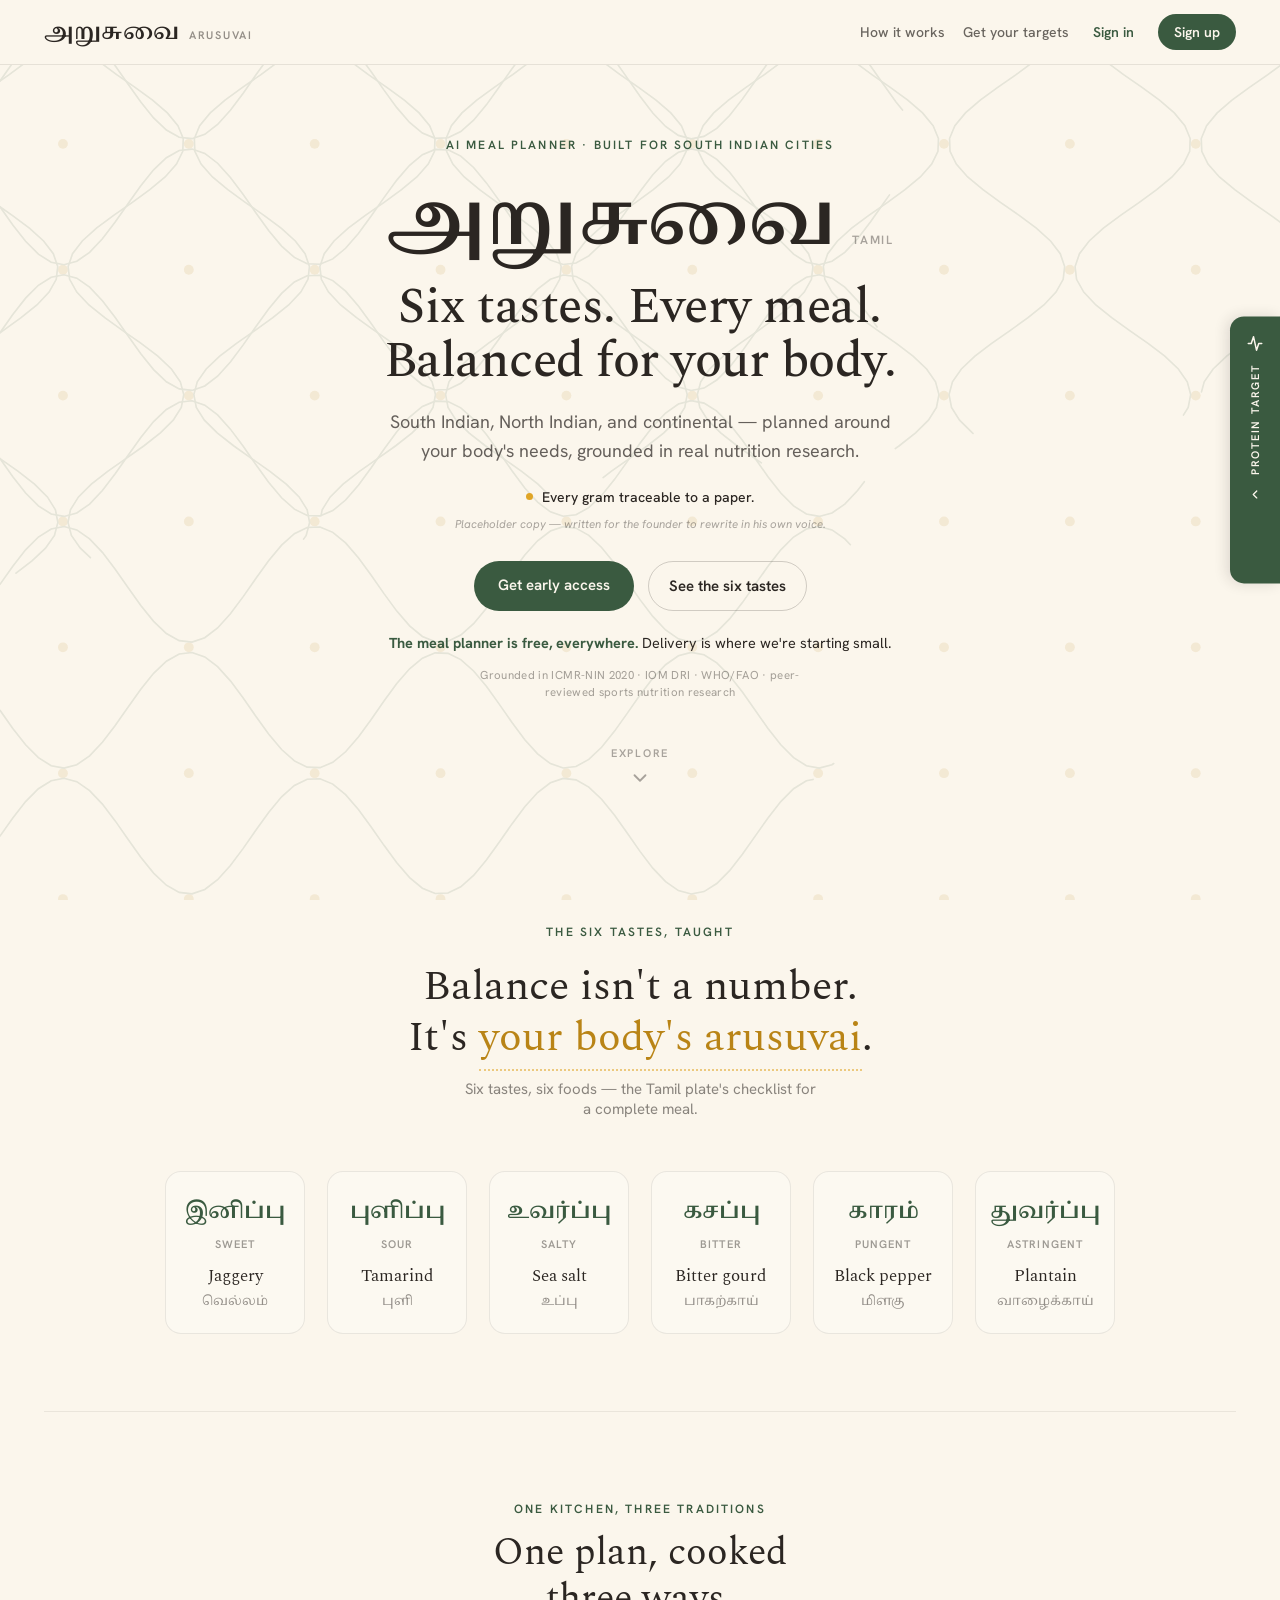
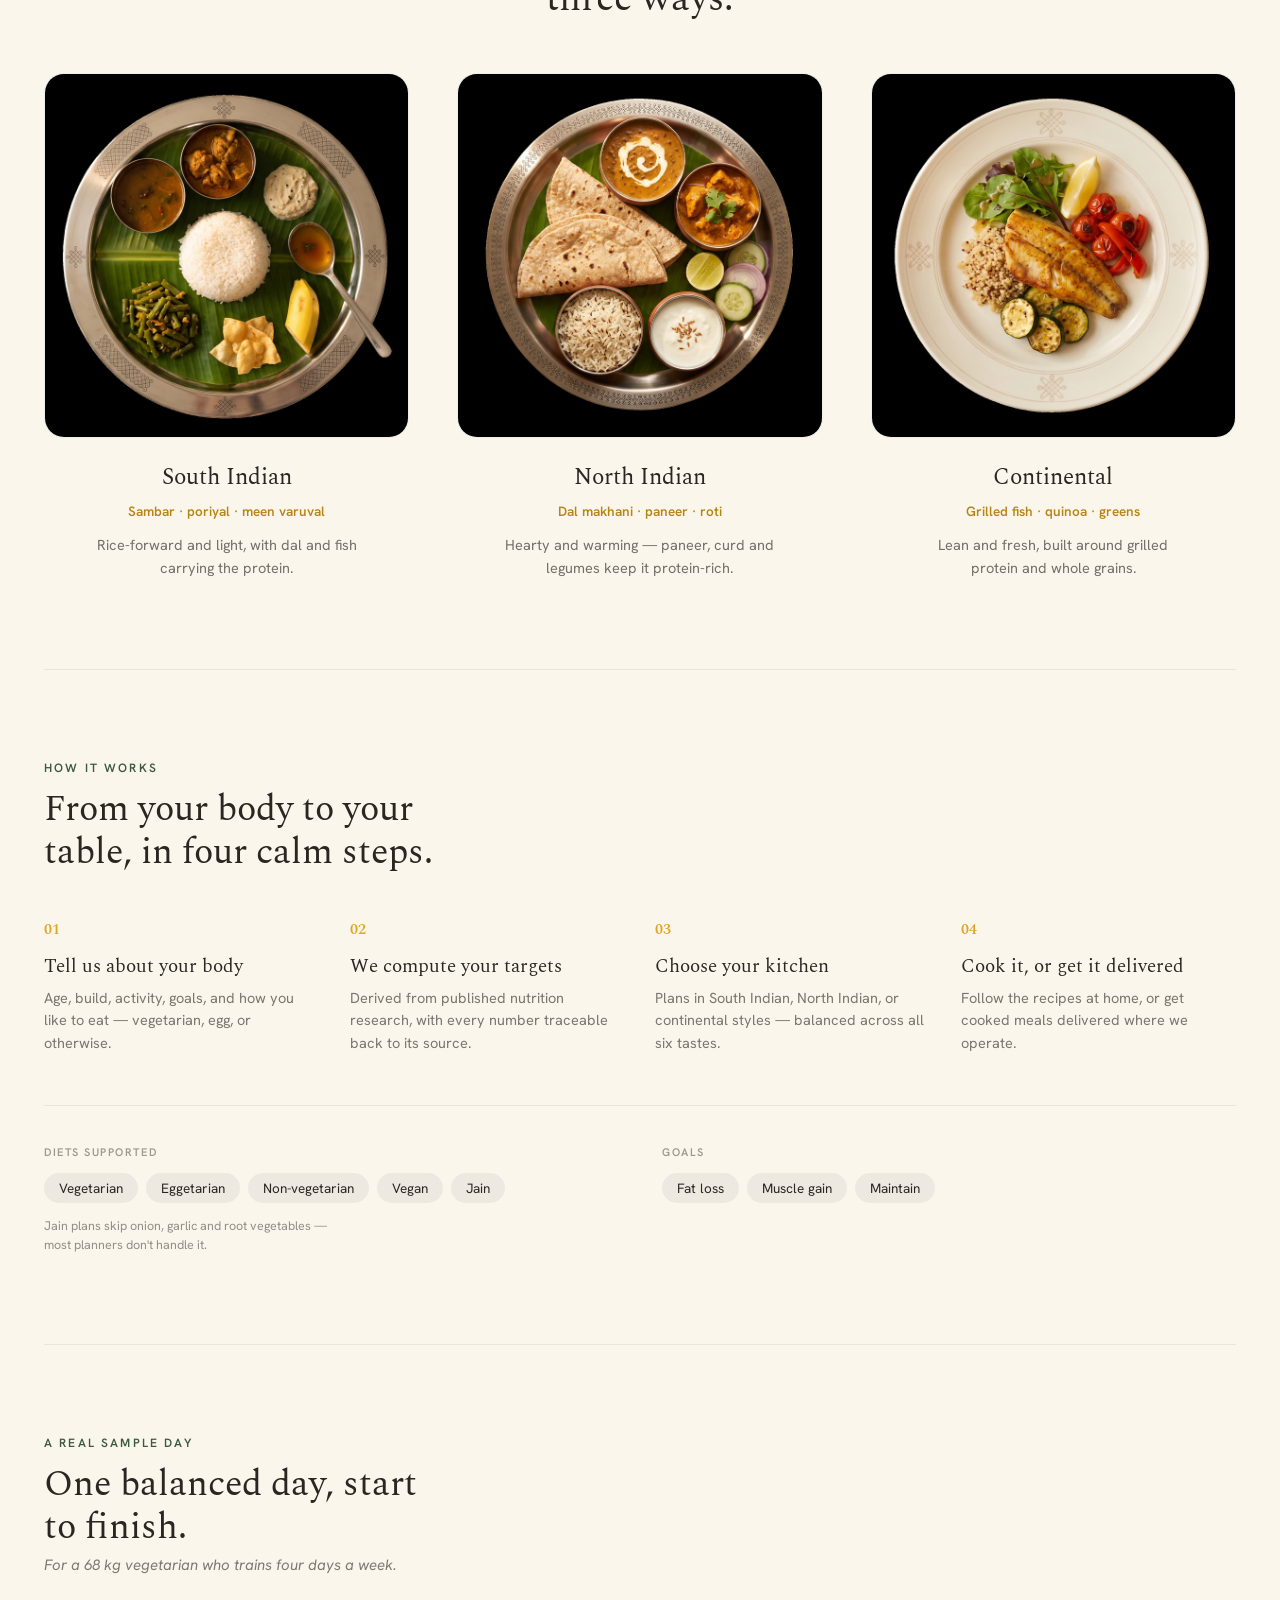
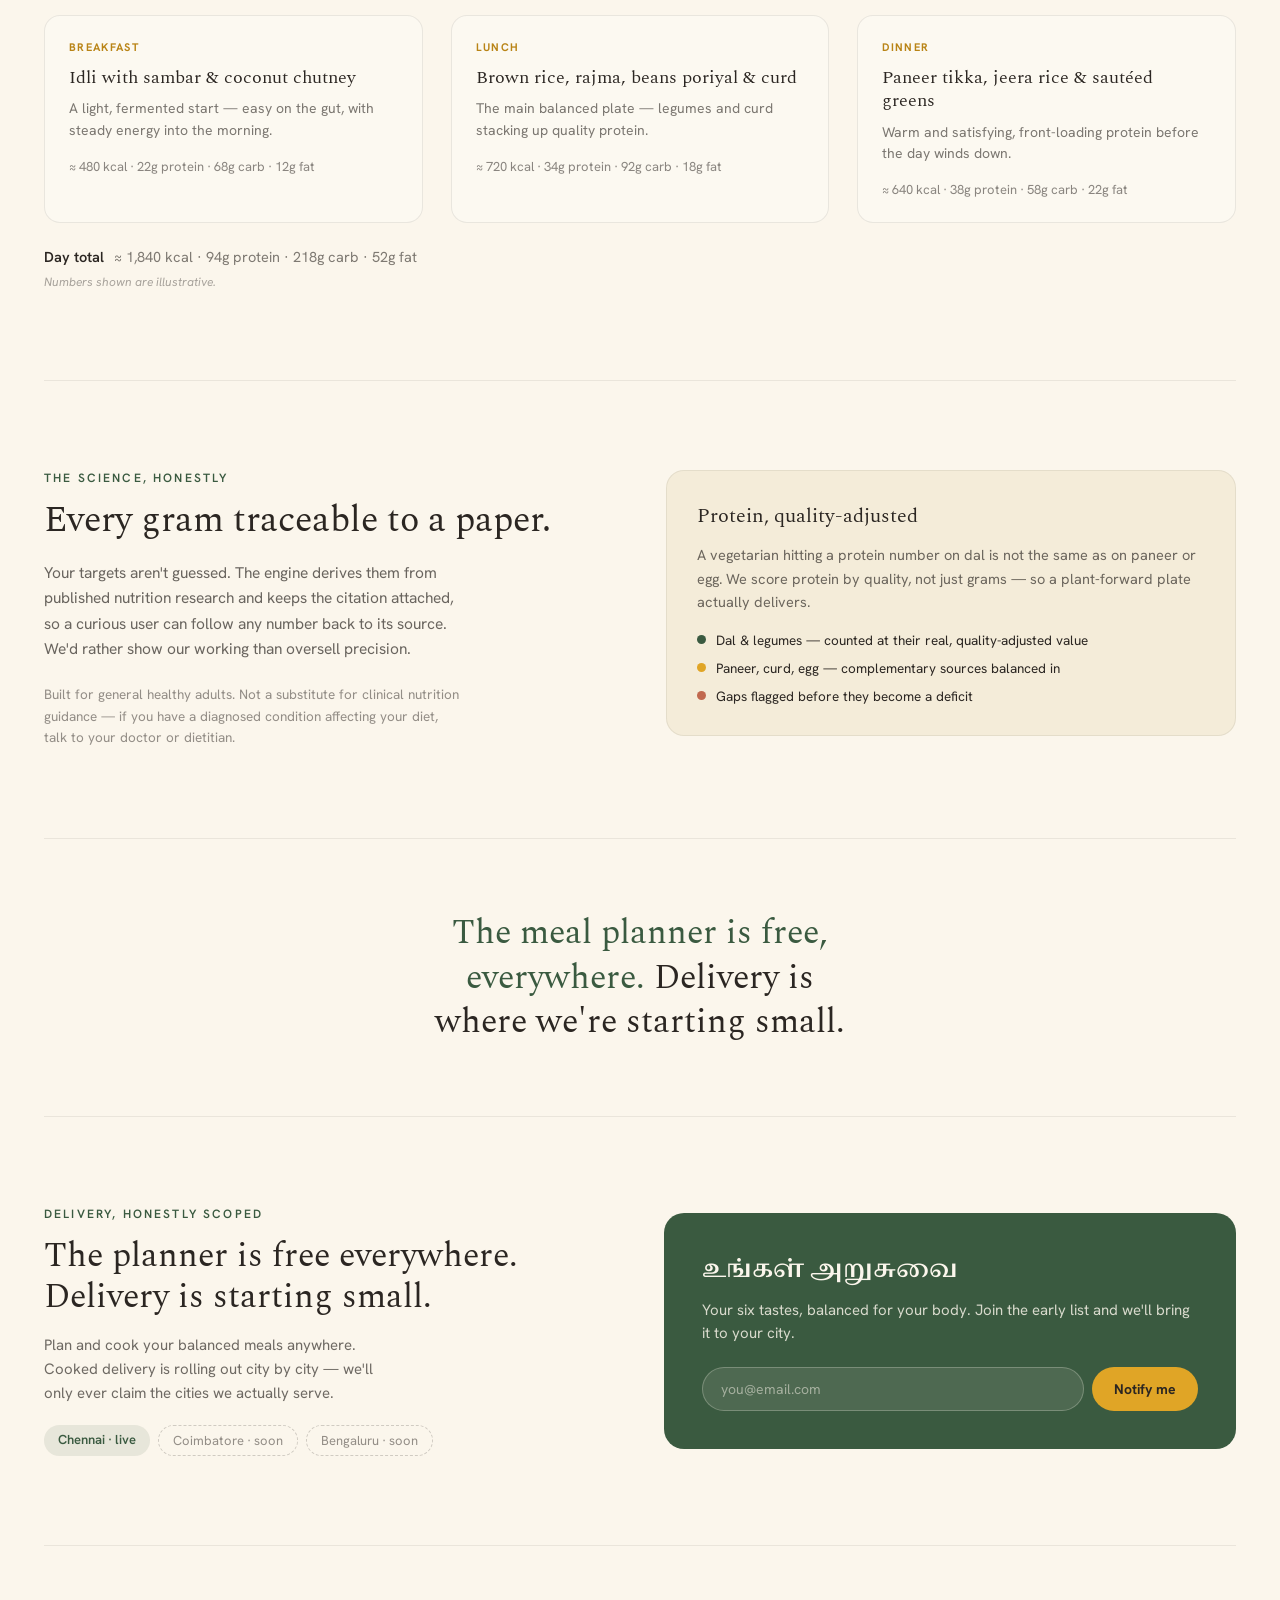
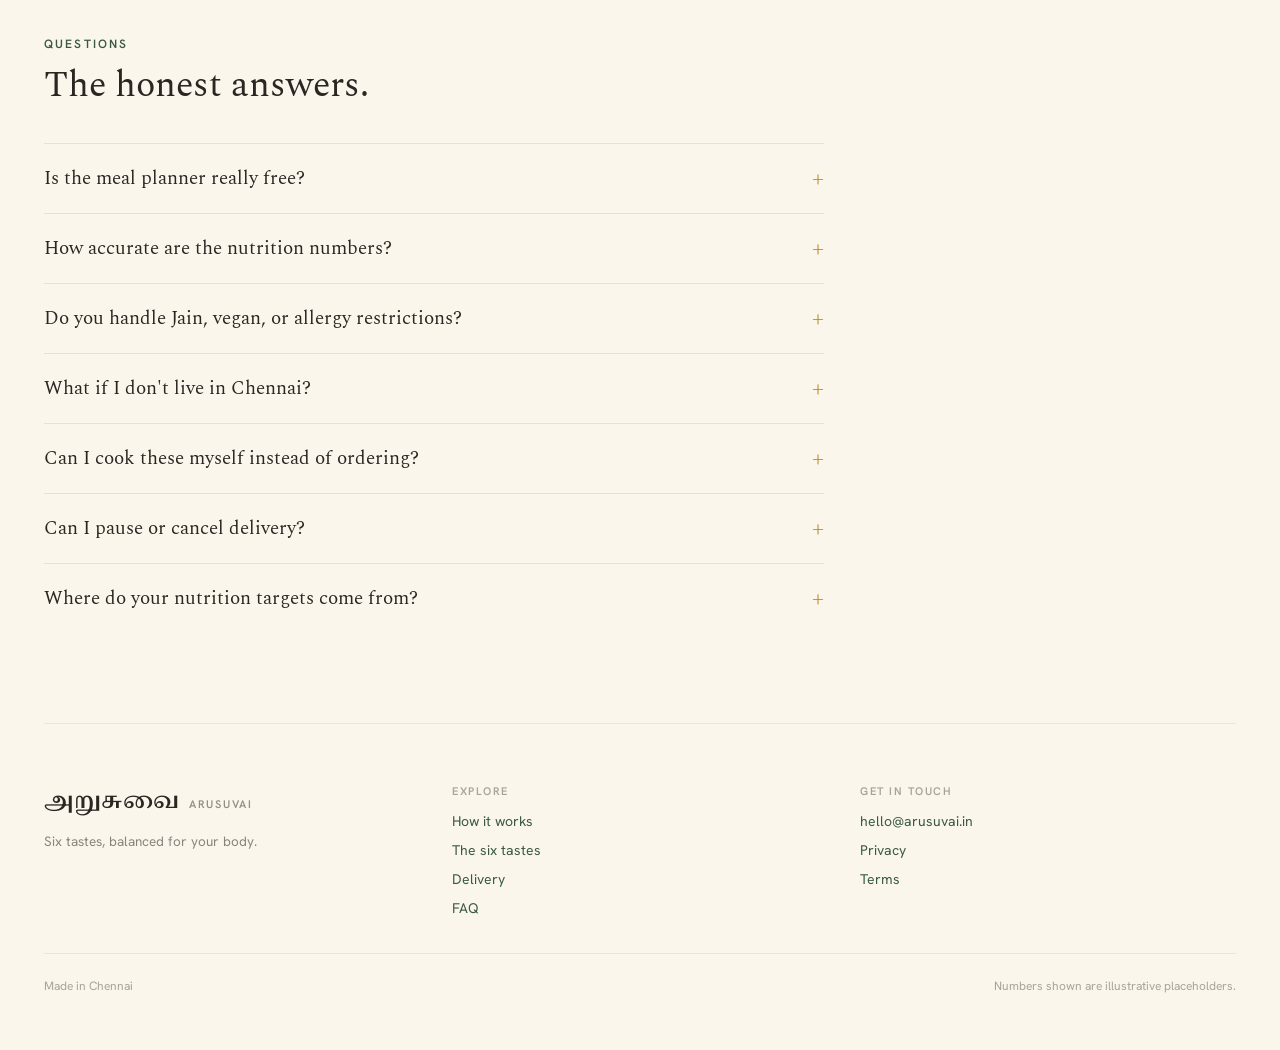
==== commit 4c8293c5: "UI correction: one header component, one selected-state fill, one action-button geometry Header stat" ====
--- a/web/index.html
+++ b/web/index.html
@@ -52,15 +52,10 @@
       <span class="brand-ta">அறுசுவை</span>
       <span class="brand-latin">arusuvai</span>
     </div>
-    <div class="nav">
-      <a href="#how" class="hide-sm">How it works</a>
-      <a href="onboarding.html" class="hide-sm">Get your targets</a>
-      <button id="btnSignin" class="btn btn-link">Sign in</button>
-      <button id="btnSignup" class="btn btn-primary">Sign up</button>
-      <span id="navUserEmail" class="nav-user-email" hidden></span>
-      <a href="dashboard.html" id="btnDashboard" class="btn btn-link" hidden>Dashboard</a>
-      <button id="btnLogout" class="btn btn-link" hidden>Log out</button>
-    </div>
+    <!-- Rendered by web/header.js, which owns the anonymous/onboarding/
+         authenticated states for all three routes. Empty in static markup so
+         there is exactly one place a nav item can be written. -->
+    <nav class="app-nav" id="appNav" aria-label="Primary"></nav>
   </div>
   <div class="header-rule" aria-hidden="true"></div>
 </header>
@@ -160,20 +155,20 @@
       <div class="col">
         <div class="lbl">Diets supported</div>
         <div class="tag-row">
-          <span class="tag tag-diet">Vegetarian</span>
-          <span class="tag tag-diet">Eggetarian</span>
-          <span class="tag tag-diet">Non-vegetarian</span>
-          <span class="tag tag-diet">Vegan</span>
-          <span class="tag tag-diet">Jain</span>
+          <span class="tag">Vegetarian</span>
+          <span class="tag">Eggetarian</span>
+          <span class="tag">Non-vegetarian</span>
+          <span class="tag">Vegan</span>
+          <span class="tag">Jain</span>
         </div>
         <div class="fine">Jain plans skip onion, garlic and root vegetables — most planners don't handle it.</div>
       </div>
       <div class="col">
         <div class="lbl">Goals</div>
         <div class="tag-row">
-          <span class="tag tag-goal">Fat loss</span>
-          <span class="tag tag-goal">Muscle gain</span>
-          <span class="tag tag-goal">Maintain</span>
+          <span class="tag">Fat loss</span>
+          <span class="tag">Muscle gain</span>
+          <span class="tag">Maintain</span>
         </div>
       </div>
     </div>
@@ -346,6 +341,7 @@
 </div>
 
 <script src="auth.js"></script>
+<script src="header.js"></script>
 <script src="app.js"></script>
 </body>
 </html>
--- a/web/styles.css
+++ b/web/styles.css
@@ -179,17 +179,59 @@
 .brand { display: flex; align-items: baseline; gap: 10px; }
 .brand-ta { font-family: var(--tamil); font-weight: 600; font-size: 22px; color: var(--ink); letter-spacing: .2px; }
 .brand-latin { font-size: 11px; letter-spacing: .16em; text-transform: uppercase; color: rgba(43, 38, 34, .5); font-weight: 600; }
-.nav { display: flex; align-items: center; gap: 18px; }
-.nav a { font-size: 14px; font-weight: 500; color: rgba(43, 38, 34, .7); }
-.nav a:hover { color: var(--green); }
-.nav-user-email { font-size: 13px; color: rgba(43, 38, 34, .55); }
-.nav-user-email[hidden] { display: none; }
+/* One nav, for all three header states (see web/header.js). It replaces .nav
+   on the landing page and .ob-authbar on the two app pages, which were two
+   layouts for the same strip: .nav laid out left-to-right with an 18px gap,
+   .ob-authbar right-aligned with a 10px gap and its own wrapping rules, so
+   the same "Log out" button sat at a different height and spacing depending
+   on which page you were on. */
+.app-nav { display: flex; flex-wrap: wrap; align-items: center; justify-content: flex-end; gap: 18px; min-width: 0; }
+.app-nav a { font-size: 14px; font-weight: 500; color: rgba(43, 38, 34, .7); }
+.app-nav a:hover { color: var(--green); }
+.app-nav .btn-link { font-size: 14px; }
+/* The address truncates rather than forcing a horizontal scroll on every
+   signed-in page; the full value stays the element's text content. */
+.hdr-email { font-size: 13px; color: rgba(43, 38, 34, .55); min-width: 0; overflow: hidden; text-overflow: ellipsis; white-space: nowrap; }
 
 /* ---------- buttons ---------- */
 .btn { cursor: pointer; border: none; font-family: var(--sans); white-space: nowrap; transition: background .3s, transform .3s, color .3s, border-color .3s; }
 .btn-link { font-size: 14px; font-weight: 600; color: var(--green); background: none; padding: 9px 6px; }
 .btn-link:hover { color: var(--green-dark); }
 .btn-primary { font-size: 14px; font-weight: 600; color: var(--cream); background: var(--green); padding: 9px 16px; border-radius: 999px; }
+
+/* ---------- the page-advancing action ----------
+   THE RULE, so that this is a decision rather than an accident:
+
+     A multi-step flow puts its advancing action in the sticky bottom bar
+     (.ob-nav). Progression is the mental model there — the reader's eye
+     learns one place and Continue never moves between steps.
+
+     A single-purpose page puts its action inline, directly beneath the
+     controls it acts on (.ob-save-actions). There is no progression to
+     anchor, and a sticky bar for one button is chrome around a single act.
+
+   The placements differ because the pages differ; the BUTTONS must not. Both
+   were separately sized before — the wizard's Continue at 13px/24px from a
+   rule, the dashboard's Generate at 14px/26px from an inline style, its
+   Regenerate at 14px/24px from another — so the same act looked like a
+   slightly different control depending on where you met it. One class now
+   carries that geometry, and neither placement may set its own.
+
+   .is-quiet is the secondary emphasis (wizard Back, "Try a different plate"):
+   same geometry, outlined instead of filled. */
+/* box-sizing + a transparent border, so the outlined variant is not 2px
+   taller than the filled one; an explicit line-height, so an <a class="btn
+   btn-action"> is not taller than a <button> with the same class inheriting
+   the body's 1.6. Measured: 46 / 48 / 48px across the three before this. */
+.btn-action { box-sizing: border-box; padding: 13px 24px; border: 1px solid transparent; border-radius: 999px;
+  font-size: 15px; font-weight: 600; line-height: 1.25; display: inline-flex; align-items: center; gap: 8px; }
+/* An explicit display value beats the `hidden` attribute's UA `display:none`,
+   so buttons hidden per step (Back on step 1, Continue on step 6) kept
+   rendering until this existed. */
+.btn-action[hidden] { display: none; }
+.btn-primary.btn-action:not(:disabled):hover { transform: translateY(-1px); }
+.btn-action.is-quiet { background: transparent; border-color: rgba(43, 38, 34, .2); color: var(--ink); }
+.btn-action.is-quiet:hover { border-color: var(--green); color: var(--green); }
 .btn-primary:hover { background: var(--green-dark); }
 .cta { font-family: var(--sans); font-size: 15px; font-weight: 600; padding: 14px 24px; border-radius: 999px; display: inline-block; }
 .cta-solid { color: var(--cream); background: var(--green); }
@@ -348,9 +390,19 @@
 .facts .col { min-width: 0; }
 .facts .lbl { font-size: 11px; letter-spacing: .14em; text-transform: uppercase; color: rgba(43, 38, 34, .45); font-weight: 600; margin-bottom: 14px; }
 .tag-row { display: flex; flex-wrap: wrap; gap: 8px; }
-.tag { font-size: 13.5px; color: var(--ink); border-radius: 999px; padding: 6px 15px; }
-.tag-diet { background: rgba(58, 90, 64, .09); }
-.tag-goal { background: rgba(224, 165, 38, .13); }
+/* ONE fill, because .tag has exactly one job: a read-only summary of a value
+   the user already chose. It used to fork on what the value was ABOUT --
+   .tag-diet sage, .tag-goal amber -- which on the dashboard put "Vegetarian"
+   and "Maintain" side by side in two different colours while being the same
+   class of element read out of the same saved profile. The colour was
+   carrying no information the label wasn't already carrying.
+
+   Neutral rather than sage, deliberately: these sit directly above the plate
+   picker, whose chosen pill is --accent-selected (a sage tint). A read-only
+   chip in the selected colour, inches from a control where that colour means
+   "you picked this", invites the reading that the chips are selectable too.
+   Different job, different surface. */
+.tag { font-size: 13.5px; color: var(--ink); border-radius: 999px; padding: 6px 15px; background: rgba(43, 38, 34, .06); }
 .facts .fine { font-size: 12.5px; line-height: 1.55; color: rgba(43, 38, 34, .5); margin-top: 13px; max-width: 42ch; }
 
 /* ---------- sample day ---------- */
@@ -494,18 +546,9 @@
 .modal .switch button:hover { color: var(--amber-deep); }
 
 /* ---------- accounts (web/onboarding.html, web/dashboard.html) ---------- */
-/* A thin status row, not a new component: reuses .btn-link exactly as the
-   header nav already does, just right-aligned above the progress steps. */
-/* min-width:0 lets this shrink below its content width inside the header flex
-   row; without it the "Signed in as <email>" span holds the bar at its full
-   intrinsic width and the header overflows — measured at 403px against a
-   390px viewport with a 30-character address, which put 13px of horizontal
-   scroll on every signed-in page. The address truncates instead; the full
-   value is still the accessible name of the element. */
-.ob-authbar { display: flex; flex-wrap: wrap; gap: 10px; align-items: center; justify-content: flex-end;
-  font-size: 13px; color: rgba(43, 38, 34, .6); margin: 0 0 4px; min-width: 0; }
-.ob-authbar > span { min-width: 0; overflow: hidden; text-overflow: ellipsis; white-space: nowrap; }
-.ob-authbar[hidden] { display: none; }
+/* .ob-authbar is gone: it was a second header-nav layout for the same strip
+   of account controls, and the two drifted. See .app-nav above, and
+   web/header.js for the three states that strip can be in. */
 .ob-save-actions { display: flex; flex-wrap: wrap; align-items: center; gap: 14px; margin-top: 18px; }
 
 /* ---------- onboarding (web/onboarding.html) ---------- */
@@ -1022,20 +1065,10 @@
   background: var(--surface-page);
   border-top: 1px solid var(--rule);
 }
-/* Back and Continue share one geometry: same height, padding and radius, so
-   they read as one control family at two emphasis levels. Back was bare text
-   with no container and no hit area of its own. */
-.ob-nav-next,
-.ob-nav-back { padding: 13px 24px; border-radius: 999px; font-size: 15px; font-weight: 600; display: inline-flex; align-items: center; gap: 8px; }
-/* An explicit display value beats the `hidden` attribute's UA `display:none`,
-   so the buttons the nav hides per step (Back on step 1, Continue on step 6)
-   kept rendering. Restore it for both. */
-.ob-nav-next[hidden],
-.ob-nav-back[hidden] { display: none; }
+/* Back and Continue carry .btn-action for their geometry (see "the
+   page-advancing action" above); only their position in the bar lives here. */
 .ob-nav-next { margin-left: auto; }
-.ob-nav-next:not(:disabled):hover { transform: translateY(-1px); }
-.ob-nav-back { background: transparent; border: 1px solid rgba(43, 38, 34, .2); color: var(--ink); }
-.ob-nav-back:hover { border-color: var(--green); color: var(--green); }
+.ob-nav-restart { margin-left: auto; }
 .ob-nav-restart { margin-left: auto; }
 
 .ob-plan-meals { margin-top: 4px; }
@@ -1128,8 +1161,24 @@
 
 /* ---------- responsive ---------- */
 @media (max-width: 560px) {
-  .nav { gap: 12px; }
-  .nav a.hide-sm { display: none; }
+  .app-nav { gap: 12px; }
+  .app-nav a.hide-sm { display: none; }
+  /* Two drops, in priority order, measured at 390px where .header-inner is
+     390px wide: the brand took 210 of it and left the nav 128, against 139 of
+     items — so the authenticated nav wrapped to a second and third row and
+     the header grew to 160px tall.
+     The address goes first (it is identity, not navigation, and the account
+     page states it). The latin half of the wordmark goes second: the Tamil
+     அறுசுவை is the mark, `arusuvai` is its gloss, and a gloss is what a
+     390px viewport can afford to lose. Log out must survive both. */
+  .hdr-email { display: none; }
+  .site-header .brand-latin { display: none; }
+  /* Third drop, and only where it is redundant: on a page that still offers
+     Dashboard, Edit profile is one tap past it. The sibling combinator is the
+     condition -- on dashboard.html there IS no Dashboard link (it is the
+     self-link header.js drops), so Edit profile survives there, which is the
+     one place it is the only way to reach the wizard. */
+  #hdrDashboard ~ #hdrEditProfile { display: none; }
   .calc-dock { top: auto; bottom: 16px; transform: none; }
   .ob-progress2-label { font-size: 9px; }
   .ob-wizard-card { padding: 20px; }
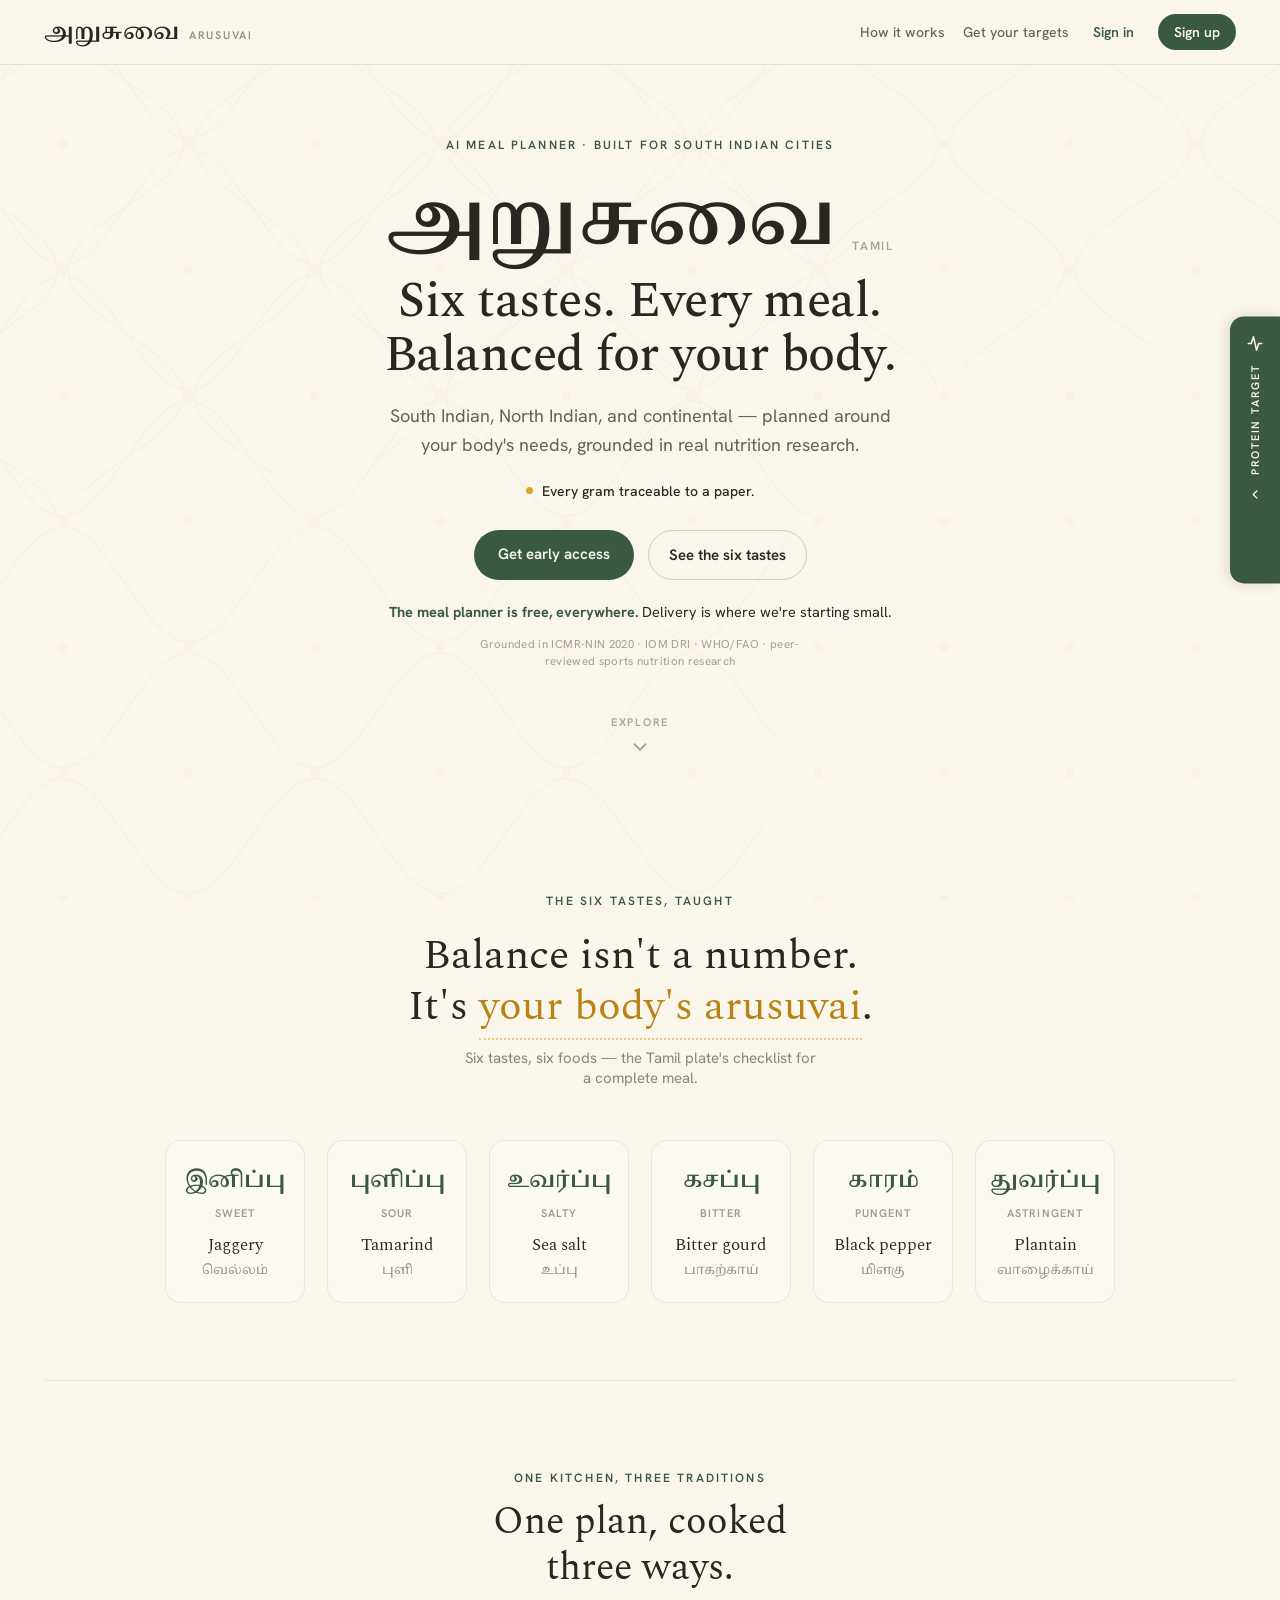
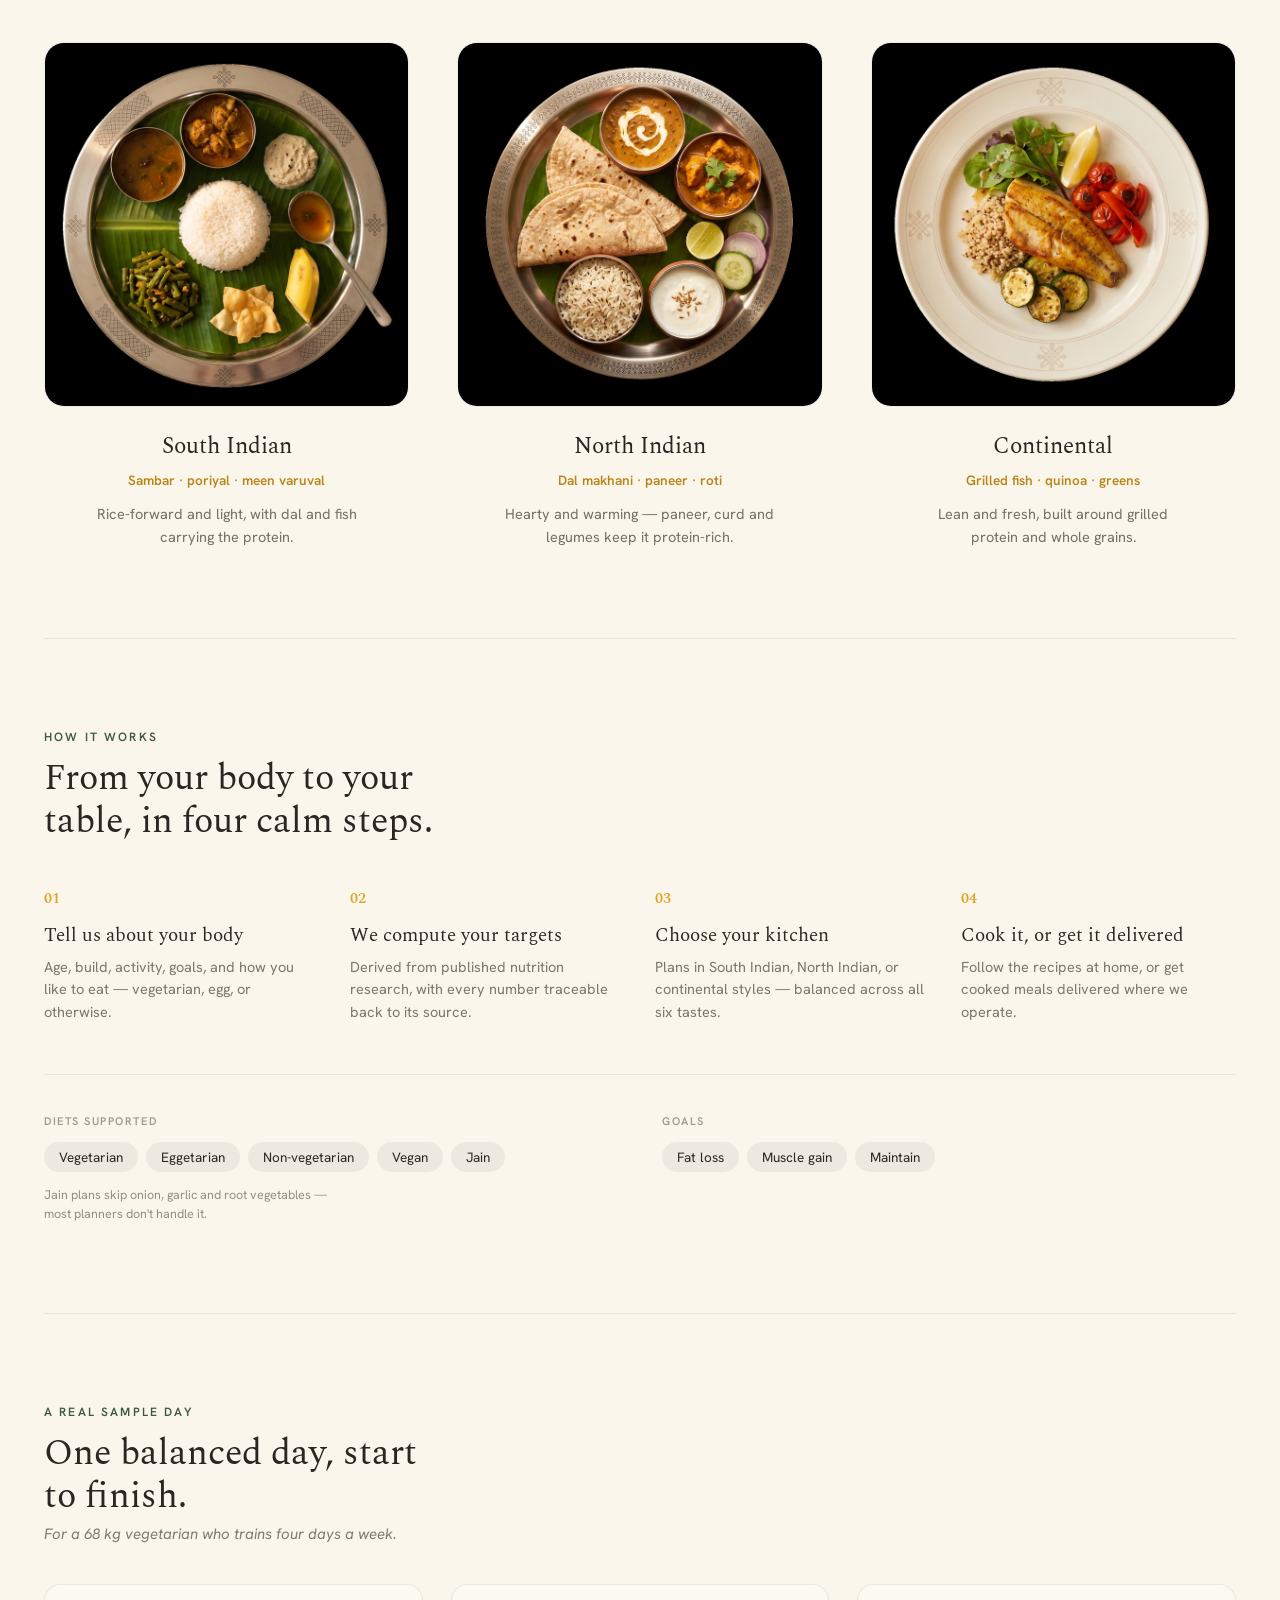
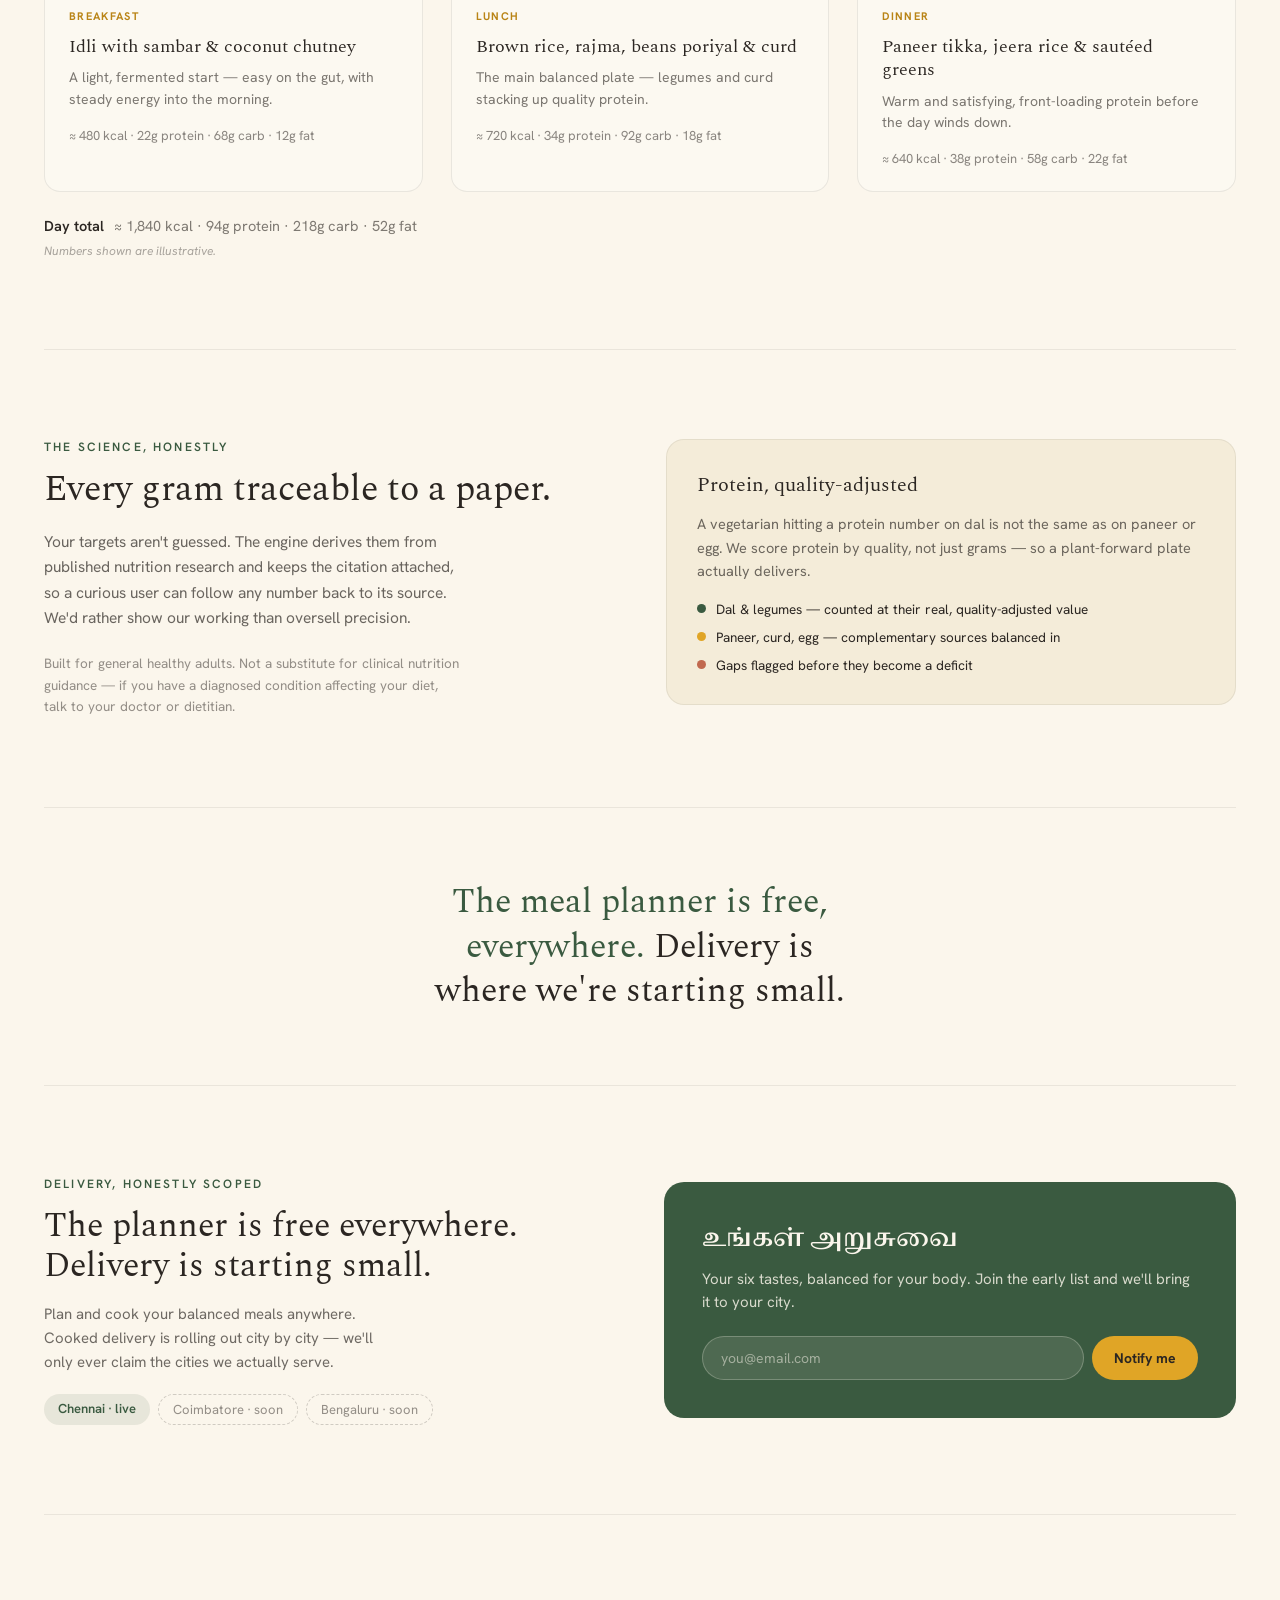
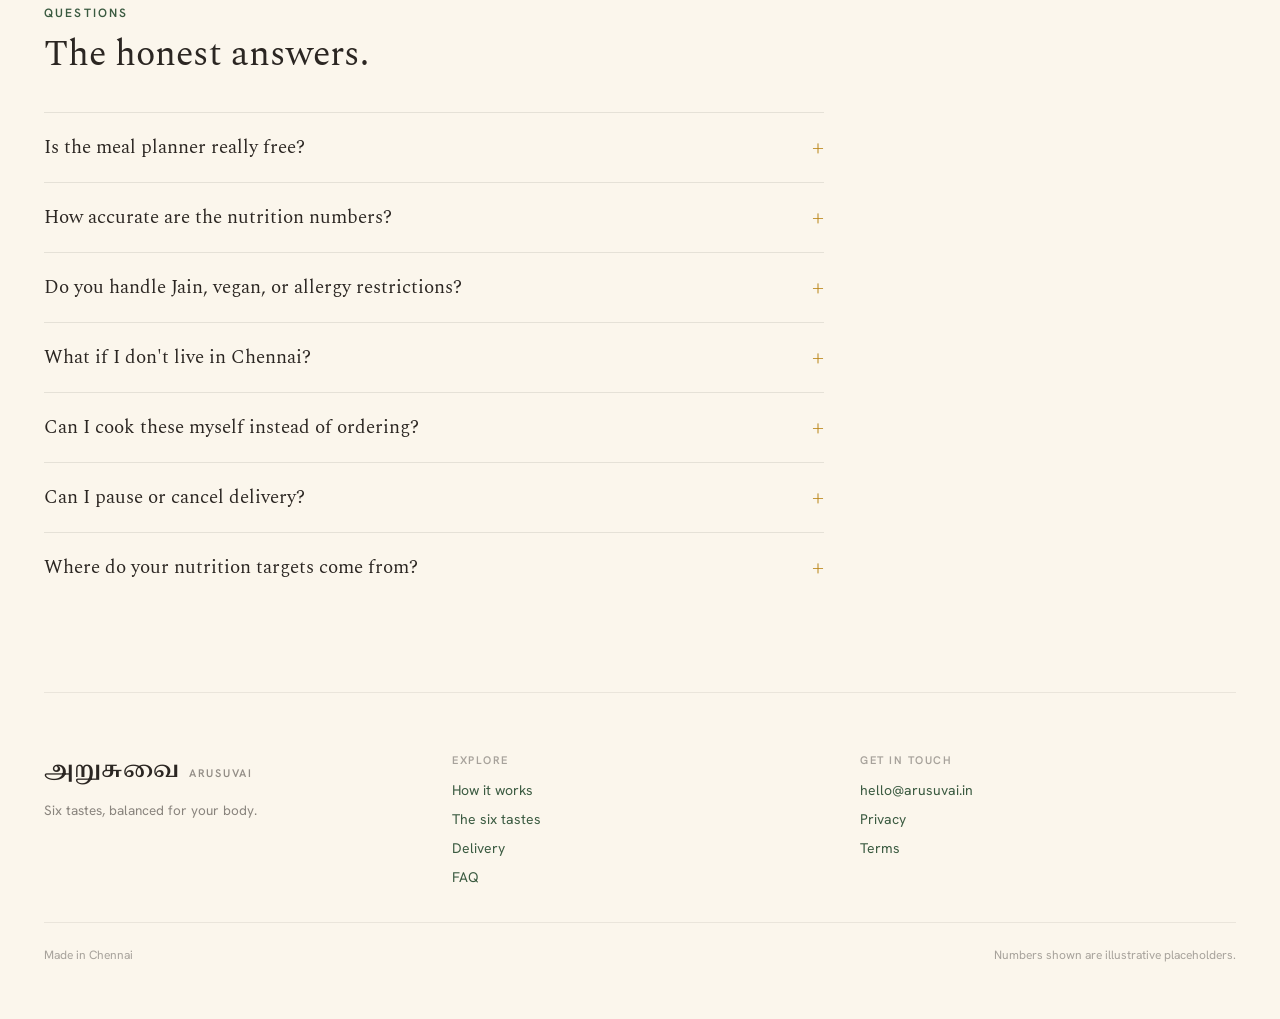
==== commit 54b2a409: "P2 landing closeout: one kolam token, one dock width, one label anchor Four values that each existed" ====
--- a/web/index.html
+++ b/web/index.html
@@ -79,8 +79,6 @@
       <span class="cred-dot"></span>
       <span>Every gram traceable to a paper.</span>
     </div>
-
-    <div class="draft-note">Placeholder copy — written for the founder to rewrite in his own voice.</div>
 
     <div class="cta-row">
       <a href="#early" class="cta cta-solid">Get early access</a>
--- a/web/styles.css
+++ b/web/styles.css
@@ -99,6 +99,30 @@
   --text-body: 15px;      /* every step description */
   --text-note: 12.5px;    /* helper text under a control group */
   --text-label: 12.5px;   /* control-group captions */
+
+  /* ---- kolam background ----
+     ONE value for the woven dot grid, on every route. Added 2026-07-30: the
+     landing page animated its own inline opacity between .03 and .18 while
+     onboarding and the dashboard sat at a flat .06 from this sheet, so the
+     same background element was three times stronger on one route than the
+     other two and the seam showed on navigation. The landing page still
+     breathes — web/app.js multiplies an envelope by this token — but it now
+     breathes UP TO the shared value rather than past it, so no route ever
+     renders the kolam at a strength another route does not. Change this one
+     number to change the background everywhere, including reduced motion. */
+  --kolam-opacity: .06;
+
+  /* ---- protein calculator dock (landing page only) ----
+     The dock is deliberately anchored to the viewport edge, not to the
+     container: it is a persistent utility rail, the one element on the page
+     that is not page content. What was NOT defined was what happens when the
+     viewport is narrower than the panel it slides open, and the answer used
+     to be "the card overflows and is clipped" — at 390px, 308px of card with
+     roughly 40px on screen (DESIGN_SYSTEM.md, known inconsistency 0). The
+     panel and the card now take their width from this one value, which never
+     exceeds the viewport minus room for the toggle, so the open state fits at
+     every width instead of being hidden by `overflow-x: clip`. */
+  --calc-panel-w: min(308px, calc(100vw - 64px));
 }
 
 * { box-sizing: border-box; }
@@ -146,7 +170,7 @@
   z-index: 0;
   pointer-events: none;
   overflow: hidden;
-  opacity: .06;
+  opacity: var(--kolam-opacity);
 }
 #kolam svg { width: 100%; height: 100%; }
 
@@ -177,6 +201,15 @@
 }
 .header-rule { height: 1px; background: rgba(43, 38, 34, .1); }
 .brand { display: flex; align-items: baseline; gap: 10px; }
+/* The brand is the only way out of the onboarding wizard for an anonymous
+   visitor: that state deliberately renders no nav items (web/header.js), so
+   without this the sole exit is the browser's back button. It carries no
+   colour of its own, so `a { color: var(--green) }` would tint the wordmark
+   on hover -- the affordance is a cursor and a slight fade, not a colour
+   change. .brand-ta/.brand-latin set their own colours, so opacity is the
+   one property that reaches both. */
+a.brand { cursor: pointer; transition: opacity .25s ease; }
+a.brand:hover { opacity: .62; }
 .brand-ta { font-family: var(--tamil); font-weight: 600; font-size: 22px; color: var(--ink); letter-spacing: .2px; }
 .brand-latin { font-size: 11px; letter-spacing: .16em; text-transform: uppercase; color: rgba(43, 38, 34, .5); font-weight: 600; }
 /* One nav, for all three header states (see web/header.js). It replaces .nav
@@ -250,9 +283,14 @@
   align-items: stretch;
 }
 .calc-panel { width: 0; overflow: hidden; transition: width .42s cubic-bezier(.22, .61, .36, 1); }
-.calc-dock.open .calc-panel { width: 308px; }
+.calc-dock.open .calc-panel { width: var(--calc-panel-w); }
+/* The card keeps an explicit width rather than 100%: the panel collapses to
+   0 to animate, and a percentage card would squeeze its own text during the
+   transition instead of sliding out from behind the edge. Same token as the
+   panel, so the two can never disagree -- that disagreement is what let the
+   card sit 308px wide inside a 40px-visible panel at 390px. */
 .calc-card {
-  width: 308px;
+  width: var(--calc-panel-w);
   background: var(--cream-card);
   border: 1px solid rgba(43, 38, 34, .12);
   border-right: none;
@@ -293,6 +331,18 @@
 .calc-toggle .lbl { writing-mode: vertical-rl; transform: rotate(180deg); font-size: 11px; letter-spacing: .16em; text-transform: uppercase; font-weight: 600; }
 .calc-toggle .chev { transition: transform .4s ease; }
 .calc-dock.open .calc-toggle .chev { transform: rotate(180deg); }
+/* Behaviour below the point where the open panel would cover the reading
+   column, which was previously undefined. 1100px is not a new number: it is
+   the same collapse point .ob-grid12 uses, the width at which this project
+   already decided a two-track layout stops fitting. Above it the dock sits at
+   the vertical centre, beside the content. At or below it the dock drops to
+   the bottom corner, so an open panel overlaps the end of the page rather
+   than the middle of the paragraph the reader is in. The ≤560px rule further
+   down only repeats the anchoring; the width is handled by --calc-panel-w at
+   every size, so there is no width at which the card is clipped. */
+@media (max-width: 1100px) {
+  .calc-dock { top: auto; bottom: 16px; transform: none; }
+}
 
 /* ---------- hero ---------- */
 .hero {
@@ -303,20 +353,28 @@
   align-items: center;
 }
 .hero .eyebrow { margin-bottom: 34px; }
-.morph-row { display: flex; align-items: baseline; justify-content: center; gap: 16px; flex-wrap: wrap; margin-bottom: 2px; min-height: 1.05em; }
+/* align-items: flex-end, NOT baseline. The row cycles Tamil, Telugu, Kannada
+   and Malayalam through one slot, and those four fonts put their baseline at
+   different heights within the same font-size — so a baseline-aligned label
+   moved every 2.5s, sitting mid-glyph on the Malayalam frame and lower on the
+   Kannada one. The word is an inline-block with line-height .96, which makes
+   its box exactly .96em tall whatever script is in it; aligning to the bottom
+   of that box is therefore script-independent by construction. The old
+   `padding-bottom: 16px` on the label was the hand-tuned compensation for the
+   baseline drift and is gone with the cause. */
+.morph-row { display: flex; align-items: flex-end; justify-content: center; gap: 16px; flex-wrap: wrap; margin-bottom: 2px; min-height: 1.05em; }
 .morph-word {
   display: inline-block; line-height: .96;
   font-size: clamp(44px, 7vw, 74px); color: var(--ink); font-weight: 600;
   font-family: var(--tamil);
   transition: opacity .5s ease;
 }
-.morph-lang { font-size: 12px; letter-spacing: .14em; text-transform: uppercase; color: rgba(43, 38, 34, .4); font-weight: 600; padding-bottom: 16px; transition: opacity .5s ease; }
+.morph-lang { font-size: 12px; letter-spacing: .14em; text-transform: uppercase; color: rgba(43, 38, 34, .4); font-weight: 600; padding-bottom: 4px; transition: opacity .5s ease; }
 .hero-title { font-family: var(--serif); font-weight: 500; font-size: clamp(30px, 4.8vw, 50px); line-height: 1.08; letter-spacing: -.01em; margin: 14px 0 0; color: var(--ink); max-width: 22ch; }
 .hero-sub { font-size: clamp(16px, 1.7vw, 18px); line-height: 1.6; color: rgba(43, 38, 34, .72); max-width: 52ch; margin: 20px 0 0; text-wrap: pretty; }
 .cred-line { display: flex; align-items: center; justify-content: center; gap: 9px; margin: 22px 0 0; }
 .cred-dot { width: 7px; height: 7px; border-radius: 50%; background: var(--amber); flex: none; }
 .cred-line span:last-child { font-size: 14px; font-weight: 500; color: var(--ink); }
-.draft-note { font-size: 11.5px; color: rgba(43, 38, 34, .4); margin-top: 10px; font-style: italic; }
 .cta-row { display: flex; flex-wrap: wrap; justify-content: center; gap: 14px; margin-top: 30px; }
 .free-line { font-size: 14.5px; color: var(--ink); margin-top: 22px; }
 .free-line strong { color: var(--green); }
@@ -1179,7 +1237,9 @@
      self-link header.js drops), so Edit profile survives there, which is the
      one place it is the only way to reach the wizard. */
   #hdrDashboard ~ #hdrEditProfile { display: none; }
-  .calc-dock { top: auto; bottom: 16px; transform: none; }
+  /* The calc dock's bottom anchoring moved up to its own ≤1100px rule beside
+     the component. Repeating it here said the behaviour started at 560px,
+     which was never true of anything but this declaration. */
   .ob-progress2-label { font-size: 9px; }
   .ob-wizard-card { padding: 20px; }
   .ob-nav { flex-wrap: wrap; }
@@ -1194,5 +1254,9 @@
   html { scroll-behavior: auto; }
   *, *::before, *::after { animation-duration: .001ms !important; animation-iteration-count: 1 !important; transition-duration: .001ms !important; }
   .bloom-card { opacity: 1; transform: none; }
-  #kolam { opacity: .16; }
-}
+  /* No override any more. This used to force .16 so the landing page's
+     stopped animation was still visible against its own .03-.18 breath; with
+     one token the settled value IS the shared value, and pinning a second
+     number here would put the seam back on exactly the users who cannot see
+     the animation that justified it. */
+}
